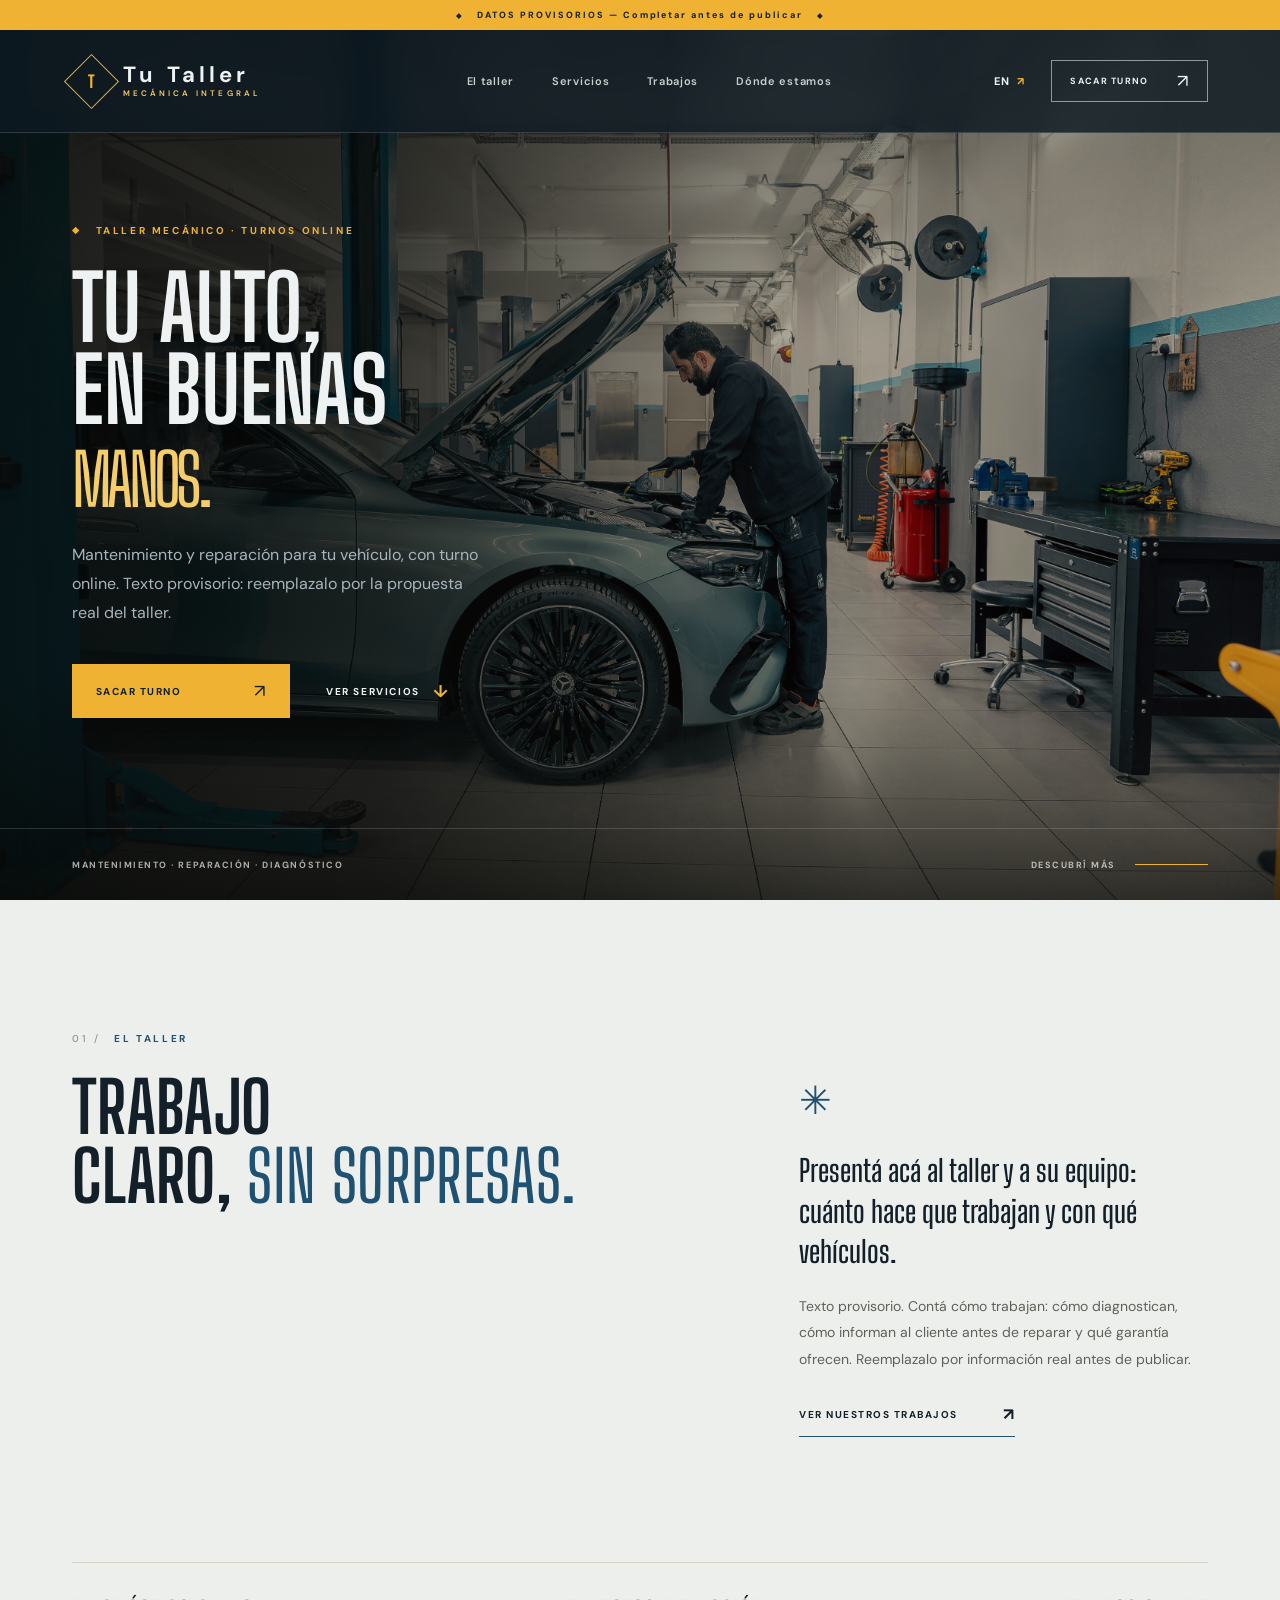
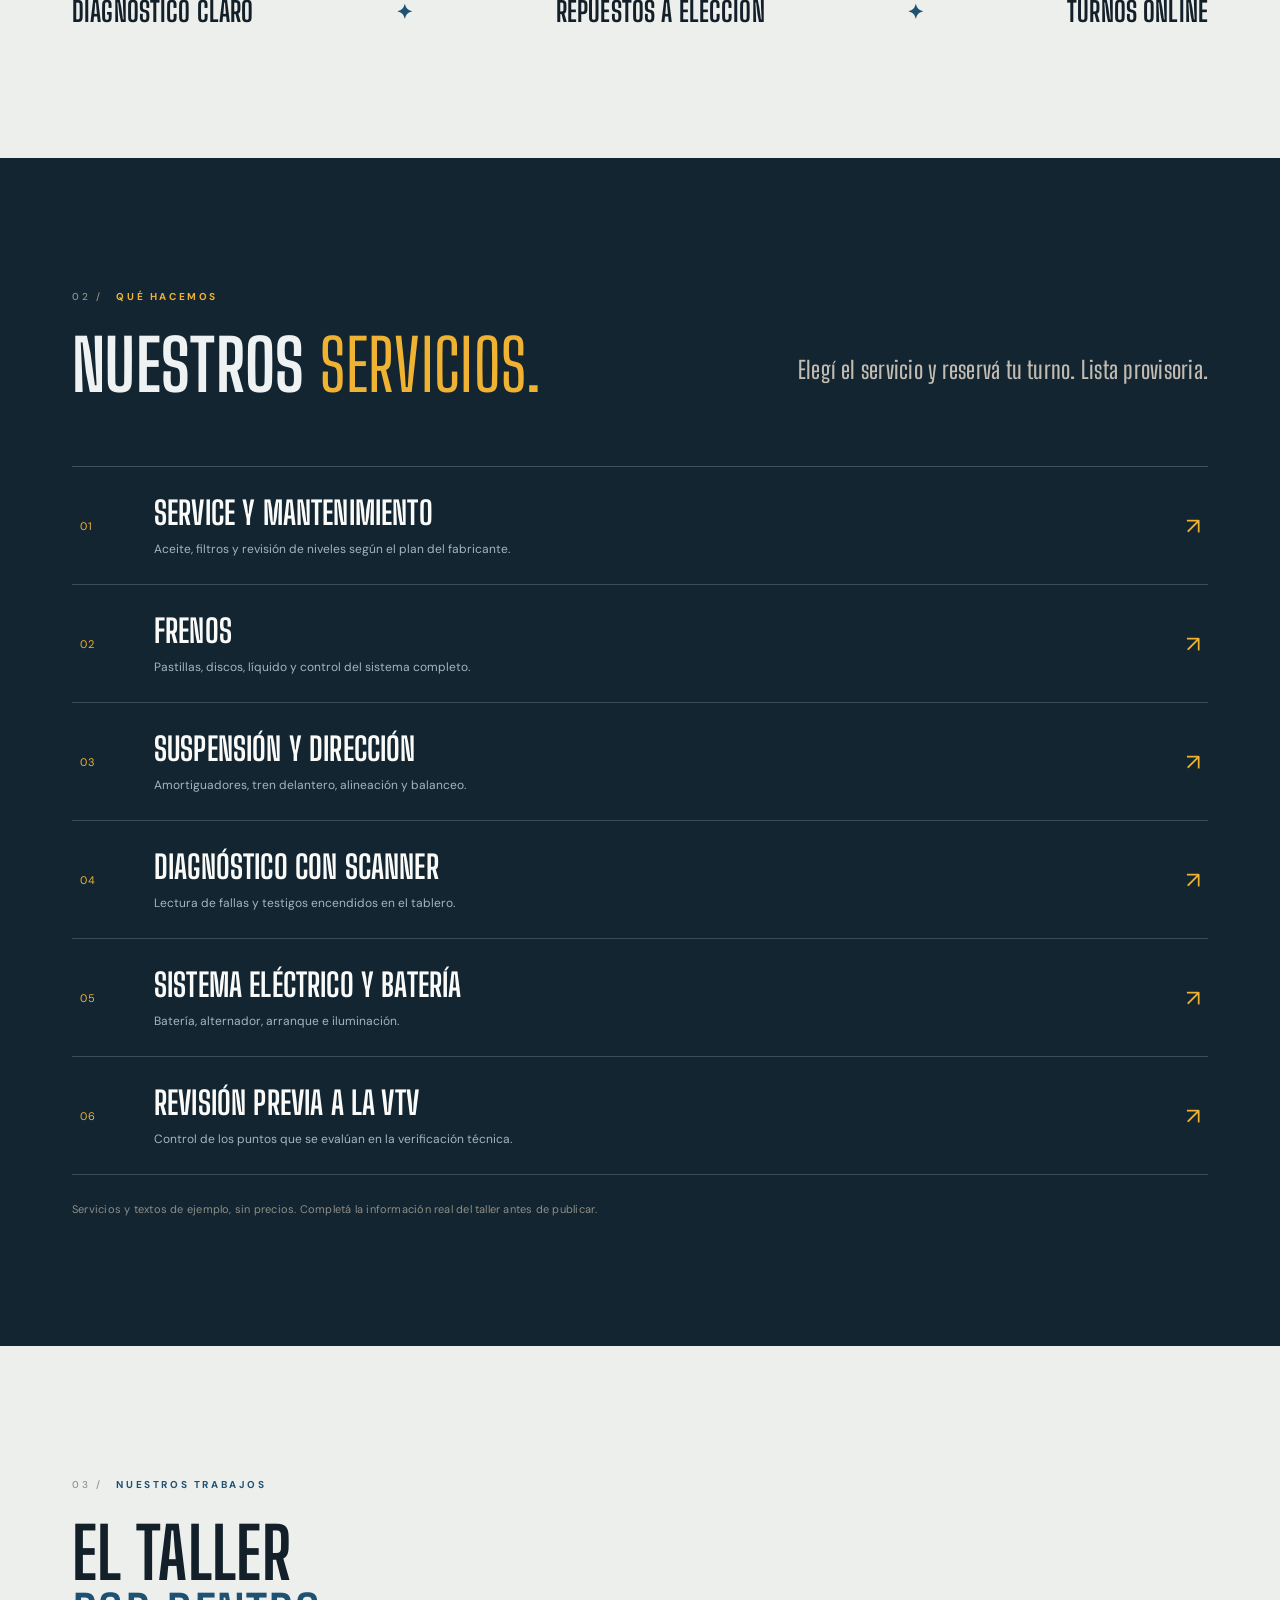
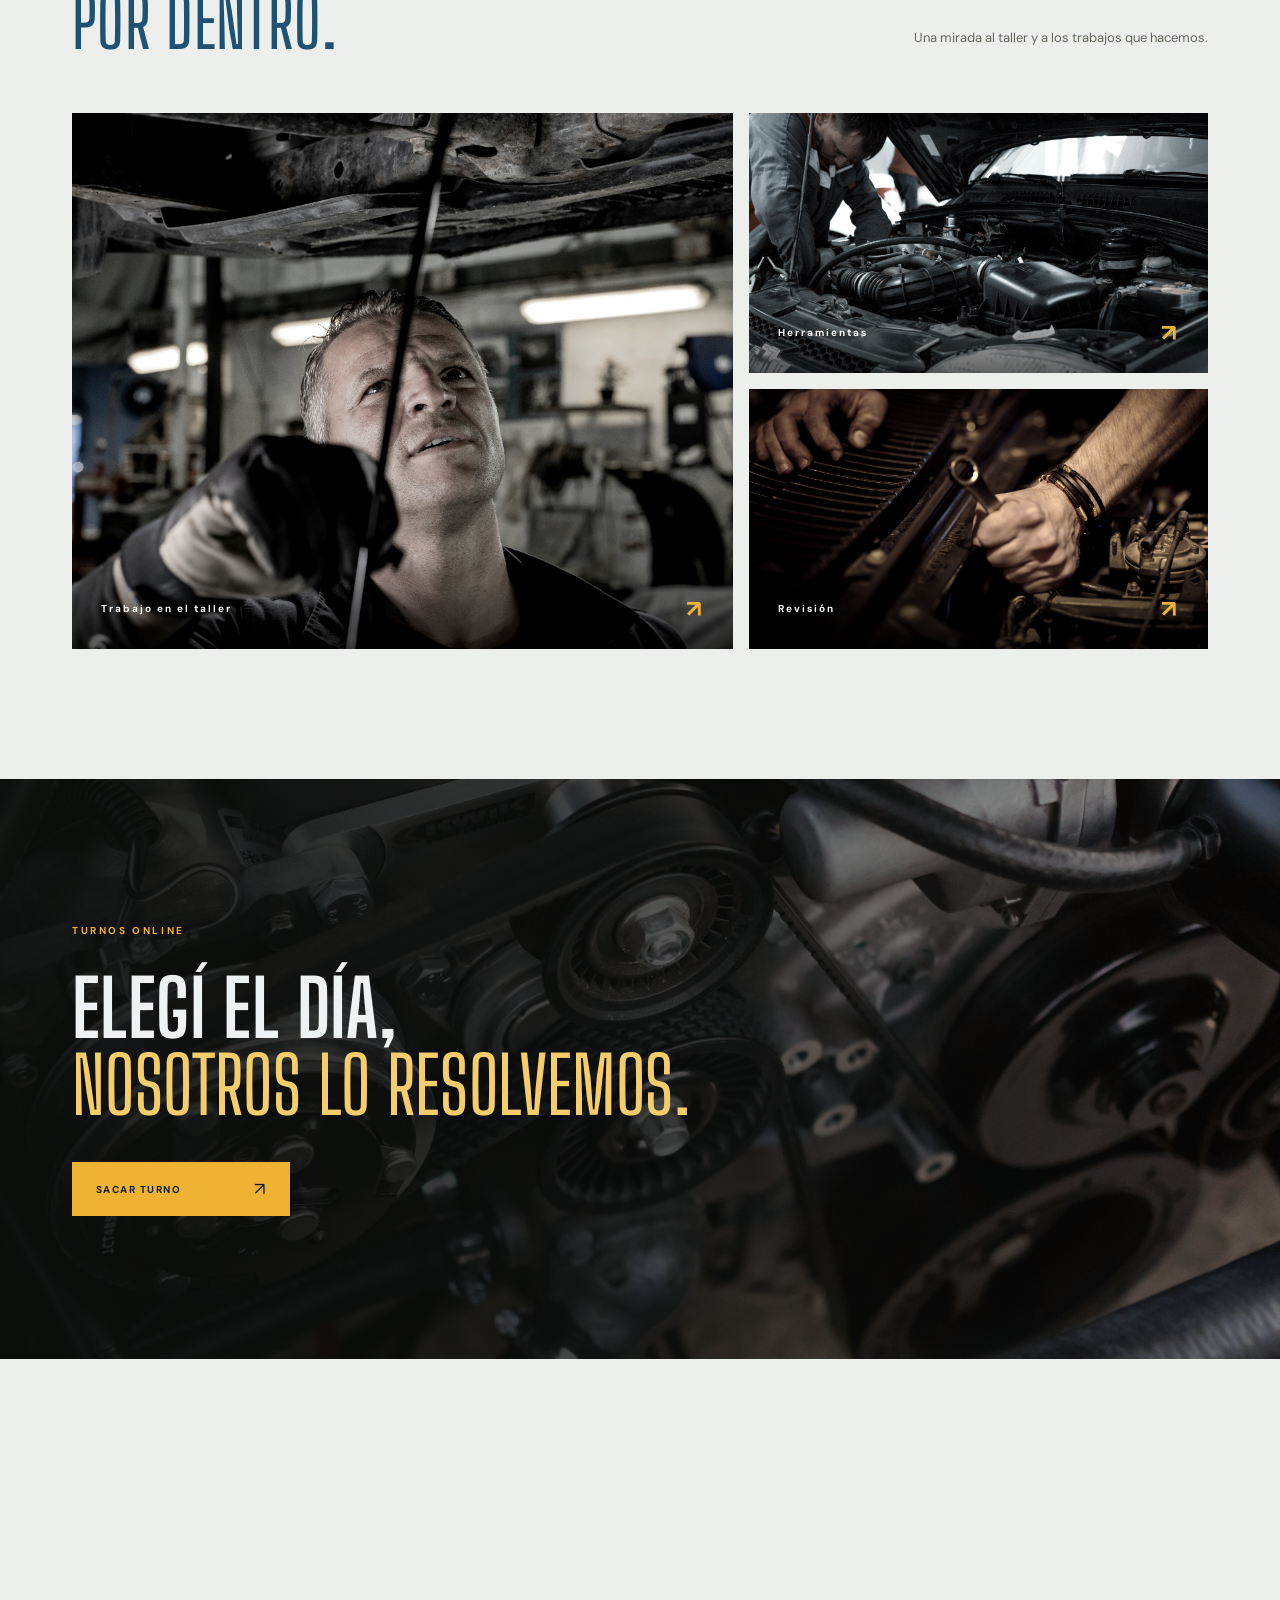
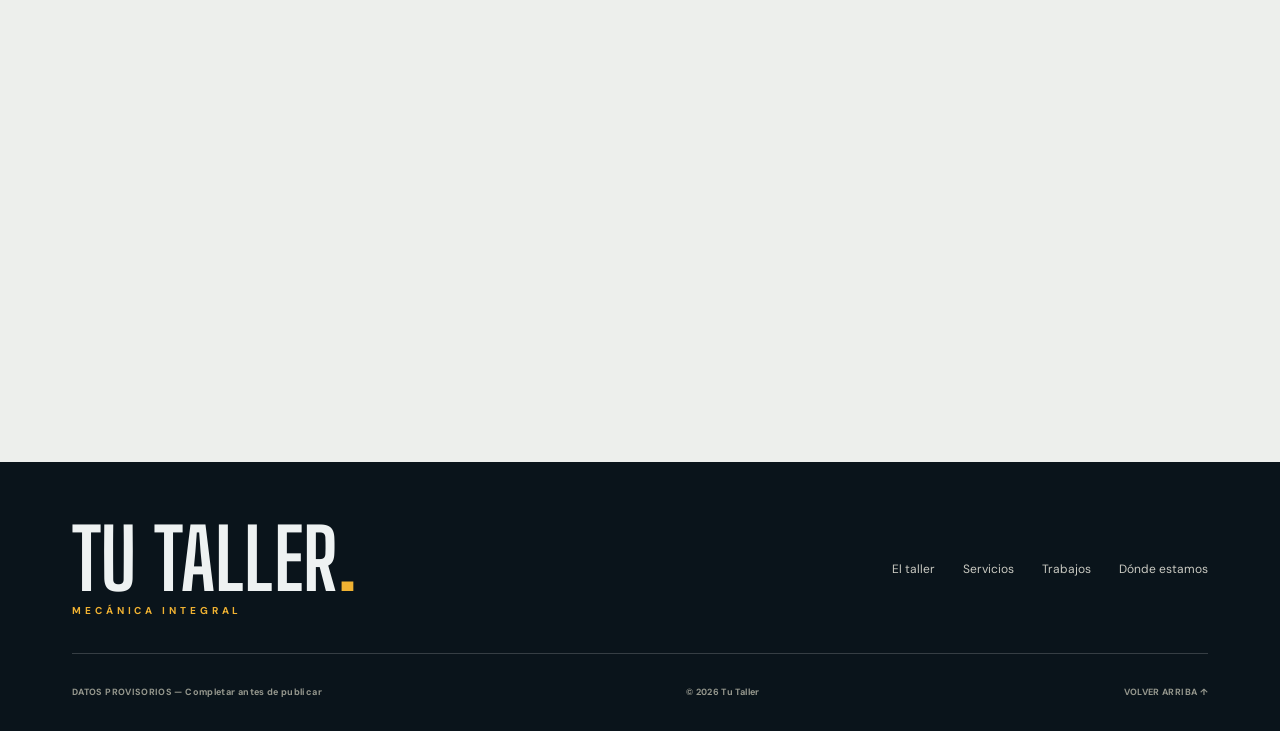
==== index.html @ e07b973f "Add files via upload" ====
<!doctype html>
<html lang="es">
<head>
  <meta charset="UTF-8" />
  <meta name="viewport" content="width=device-width, initial-scale=1" />
  <meta name="theme-color" content="#0e1a23" />
  <meta name="description" content="Taller mecánico: service, frenos, suspensión y diagnóstico. Sacá tu turno online. Texto provisorio: completar con la descripción real." id="meta-description" />
  <meta property="og:type" content="website" />
  <meta property="og:title" content="Tu Taller | Taller mecánico con turnos online" />
  <meta property="og:description" content="Taller mecánico: service, frenos, suspensión y diagnóstico. Sacá tu turno online. Texto provisorio: completar con la descripción real." />
  
  <title>Tu Taller | Taller mecánico con turnos online</title>
  <link rel="preconnect" href="https://fonts.googleapis.com" />
  <link rel="preconnect" href="https://fonts.gstatic.com" crossorigin />
  <link href="https://fonts.googleapis.com/css2?family=DM+Sans:wght@400;500;600;700&family=Big+Shoulders+Display:wght@600;700;800&display=swap" rel="stylesheet" />
  <link rel="stylesheet" href="styles.css" />
  <script src="config.js" defer></script>
  <script src="app.js" defer></script>
</head>
<body>
  <a class="skip-link" href="#main" data-i18n="skip"></a>
  <div class="demo-ribbon" id="demo-ribbon" hidden><span class="ribbon-diamond" aria-hidden="true">◆</span><span data-business-demo></span><span class="ribbon-diamond" aria-hidden="true">◆</span></div>

  <header class="site-header" id="top">
    <a class="brand" href="#top" id="brand-link" aria-label="Home">
      <span class="brand-icon" id="brand-icon" aria-hidden="true"><span data-business-initial></span></span>
      <span class="brand-type"><strong data-business-name></strong><small data-business-tagline></small></span>
    </a>
    <nav class="main-nav" id="main-nav" aria-label="Primary navigation">
      <a href="#story" data-i18n="navAbout"></a>
      <a href="#services" data-i18n="navServices"></a>
      <a href="#gallery" data-i18n="navGallery"></a>
      <a href="#visit" data-i18n="navVisit"></a>
    </nav>
    <div class="header-actions">
      <button class="lang-toggle" id="lang-toggle" type="button" aria-label="Cambiar idioma a español">ES <span aria-hidden="true">↗</span></button>
      <div id="header-booking-action"></div>
      <button class="menu-toggle" id="menu-toggle" type="button" aria-label="Open menu" aria-expanded="false" aria-controls="main-nav"><span></span><span></span></button>
    </div>
  </header>

  <main id="main">
    <section class="hero" data-header-theme="dark" aria-labelledby="hero-title">
      <div class="hero-image" id="hero-image" role="img" aria-label=""></div>
      <div class="hero-vignette"></div>
      <div class="hero-content container">
        <p class="eyebrow hero-eyebrow reveal"><span class="tiny-diamond" aria-hidden="true">◆</span><span data-i18n="heroEyebrow"></span></p>
        <h1 id="hero-title" class="reveal"><span data-i18n="heroLine1"></span><br/><span data-i18n="heroLine2"></span><br/><em data-i18n="heroLine3"></em></h1>
        <p class="hero-description reveal" data-i18n="heroDescription"></p>
        <div class="hero-actions reveal"><div id="hero-primary-action"></div><a class="text-link" href="#services"><span data-i18n="exploreServices"></span><span aria-hidden="true">↓</span></a></div>
      </div>
      <div class="hero-bottom"><span data-i18n="heroBottomLeft"></span><span class="scroll-hint"><span data-i18n="scrollToExplore"></span><span class="scroll-line" aria-hidden="true"></span></span><span id="established" hidden><span data-i18n="establishedLabel"></span> <span data-business-year></span></span></div>
    </section>

    <section class="intro section-pad" data-header-theme="light" id="story" aria-labelledby="intro-title">
      <div class="container intro-grid">
        <div class="intro-lead reveal"><p class="eyebrow dark-eyebrow"><span class="section-number">01 /</span><span data-i18n="introEyebrow"></span></p><h2 id="intro-title" class="display-title"><span data-i18n="introTitleFirst"></span><br/><span data-i18n="introTitleSecond"></span> <em data-i18n="introTitleEm"></em></h2></div>
        <div class="intro-copy reveal"><span class="ornament" aria-hidden="true">✳</span><p class="lead-copy" data-i18n="introLead"></p><p class="body-copy" data-i18n="introBody"></p><a href="#gallery" class="inline-arrow"><span data-i18n="discoverStyle"></span><span aria-hidden="true">↗</span></a></div>
      </div>
      <div class="values-line container" aria-label="Our values"><span data-i18n="value1"></span><span class="values-cross" aria-hidden="true">✦</span><span data-i18n="value2"></span><span class="values-cross" aria-hidden="true">✦</span><span data-i18n="value3"></span></div>
    </section>

    <section class="services section-pad" data-header-theme="dark" id="services" aria-labelledby="services-title">
      <div class="container">
        <div class="section-heading heading-split reveal"><div><p class="eyebrow"><span class="section-number">02 /</span><span data-i18n="servicesEyebrow"></span></p><h2 id="services-title" class="display-title light-title"><span data-i18n="servicesTitleFirst"></span> <em data-i18n="servicesTitleEm"></em></h2></div><p class="section-caption" data-i18n="servicesCaption"></p></div>
        <div class="service-list" id="service-list"></div>
        <p class="sample-note" id="sample-price-note" data-i18n="samplePrices"></p>
      </div>
    </section>

    <section class="lookbook section-pad" data-header-theme="light" id="gallery" aria-labelledby="gallery-title">
      <div class="container">
        <div class="section-heading gallery-heading reveal"><div><p class="eyebrow dark-eyebrow"><span class="section-number">03 /</span><span data-i18n="galleryEyebrow"></span></p><h2 id="gallery-title" class="display-title"><span data-i18n="galleryTitleFirst"></span><br/><em data-i18n="galleryTitleEm"></em></h2></div><p class="gallery-side-note" data-i18n="galleryNote"></p></div>
        <div class="gallery-grid" id="gallery-grid"></div>
      </div>
    </section>

    <section class="manifesto" data-header-theme="dark" aria-labelledby="manifesto-title">
      <div class="manifesto-image" id="manifesto-image"></div><div class="manifesto-shade"></div>
      <div class="manifesto-content container reveal"><p class="eyebrow"><span data-i18n="manifestoEyebrow"></span></p><h2 id="manifesto-title" class="manifesto-title"><span data-i18n="manifestoTitleFirst"></span><br/><em data-i18n="manifestoTitleEm"></em></h2><div id="manifesto-primary-action"></div></div>
    </section>

    <section class="visit section-pad" data-header-theme="light" id="visit" aria-labelledby="visit-title">
      <div class="container visit-grid">
        <div class="visit-left reveal"><p class="eyebrow dark-eyebrow"><span class="section-number">04 /</span><span data-i18n="visitEyebrow"></span></p><h2 id="visit-title" class="display-title"><span data-i18n="visitTitleFirst"></span><br/><em data-i18n="visitTitleEm"></em><br/><span data-i18n="visitTitleLast"></span></h2><p data-i18n="visitDescription"></p><div id="visit-primary-action"></div></div>
        <div class="visit-card reveal" id="visit-card">
          <div class="visit-card-header"><span data-business-monogram></span><span class="sparkle" aria-hidden="true">✳</span></div>
          <div class="visit-card-block" id="location-block"><span class="mini-label" data-i18n="locationLabel"></span><strong id="business-address"></strong><small id="business-address-note"></small></div>
          <div class="visit-card-block" id="hours-block"><span class="mini-label" data-i18n="hoursLabel"></span><div id="hours-list"></div><small class="card-disclaimer" id="hours-note"></small></div>
          <div class="visit-card-block contact-block" id="contact-block" hidden><span class="mini-label" data-i18n="contactLabel"></span><div id="contact-links"></div></div>
          <div class="visit-card-bottom"><span data-i18n="visitCardBottom"></span><span aria-hidden="true">↗</span></div>
        </div>
      </div>
    </section>

    <p class="booking-status container" id="booking-status" role="status" aria-live="polite" hidden></p>
  </main>

  <footer class="footer" data-header-theme="dark">
    <div class="container"><div class="footer-top"><div class="footer-brand"><span class="footer-logo"><span data-business-name></span><span class="footer-dot" aria-hidden="true">.</span></span><span data-business-tagline></span></div><div class="footer-right"><a href="#story" data-i18n="navAbout"></a><a href="#services" data-i18n="navServices"></a><a href="#gallery" data-i18n="navGallery"></a><a href="#visit" data-i18n="navVisit"></a></div></div><div class="footer-divider"></div><div class="footer-bottom"><span id="footer-demo-label" data-business-demo hidden></span><span>© <span data-copyright-year></span> <span data-business-name></span></span><a href="#top" data-i18n="backTop"></a></div></div>
  </footer>

  <!-- VYB-BOOKING-MODAL-START -->
  <div class="booking-modal" id="booking-modal" hidden role="dialog" aria-modal="true" aria-labelledby="booking-modal-title" aria-describedby="booking-modal-help" tabindex="-1">
    <section class="booking-modal-panel">
      <header class="booking-modal-header">
        <div><p class="eyebrow" data-i18n="bookingModalEyebrow"></p><h2 id="booking-modal-title" data-i18n="bookingModalTitle"></h2></div>
        <button type="button" class="booking-modal-close" id="booking-modal-close" aria-label="Close booking window">✕</button>
      </header>
      <p class="booking-modal-help" id="booking-modal-help" data-i18n="bookingModalHelp"></p>
      <iframe id="booking-frame" class="booking-frame" title="Setmore booking page" loading="lazy" allow="web-share" referrerpolicy="strict-origin-when-cross-origin"></iframe>
      <a class="booking-fallback" id="booking-fallback" target="_blank" rel="noopener noreferrer" hidden><span data-i18n="bookingOpenExternal"></span><span aria-hidden="true"> ↗</span></a>
    </section>
  </div>
  <!-- VYB-BOOKING-MODAL-END -->

  <div class="lightbox" id="image-lightbox" hidden role="dialog" aria-modal="true" aria-label="Gallery image"><button type="button" class="lightbox-close" id="lightbox-close" aria-label="Close image">✕</button><img id="lightbox-image" alt="Selected gallery image"/><p id="lightbox-caption"></p></div>
</body>
</html>
---- styles.css ----
:root{--ink:#171916;--ink-2:#222420;--black:#11120f;--gold:#c9ad7a;--gold-light:#e2c895;--paper:#f0ede6;--paper-soft:#e5e0d5;--muted:#a49c8d;--white:#fcf9f3;--button:#c9ad7a;--button-text:#191a16;--services-bg:#191b18;--hero-bg:#131512;--manifesto-bg:#161714;--footer-bg:#111310;--text-on-dark:#f2eee4;--text-muted-on-dark:#a8a8a0;--text-muted-on-light:#66665d;--card-bg:#e6dfd2;--card-border:#d3c9b7;--line:rgba(255,255,255,.16);--sans:'DM Sans',Arial,sans-serif;--display:'Playfair Display',Georgia,serif}
*,*::before,*::after{box-sizing:border-box}
html{scroll-behavior:smooth;scroll-padding-top:118px}
body{margin:0;color:var(--ink);font-family:var(--sans);background:var(--black);-webkit-font-smoothing:antialiased}
body.modal-open{overflow:hidden}
button,input,select{font:inherit}button{cursor:pointer}a{text-decoration:none;color:inherit}img{display:block;max-width:100%}
button:focus-visible,a:focus-visible,input:focus-visible,select:focus-visible{outline:2px solid var(--gold);outline-offset:4px}
.container{max-width:1440px;width:calc(100% - 144px);margin:0 auto}
.skip-link{position:fixed;z-index:1000;top:-100px;left:16px;padding:12px;background:var(--white);color:var(--black)}.skip-link:focus{top:8px}
.demo-ribbon{position:relative;z-index:20;display:flex;align-items:center;justify-content:center;gap:14px;height:30px;background:var(--gold);color:var(--ink);font-size:9px;font-weight:700;letter-spacing:.22em;text-align:center}.ribbon-diamond{font-size:7px}
.site-header{position:sticky;z-index:30;top:0;left:0;right:0;height:103px;margin-bottom:-103px;padding:0 max(72px,calc((100vw - 1296px)/2));display:flex;align-items:center;justify-content:space-between;gap:30px;border-bottom:1px solid rgba(255,255,255,.15);color:var(--text-on-dark);background:color-mix(in srgb,var(--black) 82%,transparent);backdrop-filter:blur(12px);-webkit-backdrop-filter:blur(12px);transition:background .2s,color .2s,border-color .2s}
.brand{display:inline-flex;align-items:center;gap:12px;min-width:232px}.brand-icon{width:39px;height:39px;color:var(--gold)}.brand-icon svg{width:100%;height:100%}.brand-type{display:flex;flex-direction:column;gap:2px}.brand-type strong{font-size:22px;font-weight:700;letter-spacing:.19em;line-height:1}.brand-type small{font-size:8px;letter-spacing:.38em;font-weight:600;color:var(--gold-light)}
.main-nav{display:flex;justify-content:center;gap:38px;align-items:center}.main-nav a{font-size:11px;font-weight:600;letter-spacing:.065em;white-space:nowrap;opacity:.83;transition:opacity .2s,color .2s}.main-nav a:hover{opacity:1;color:var(--gold)}.site-header.header-light{color:var(--ink);background:color-mix(in srgb,var(--paper) 96%,transparent);border-color:color-mix(in srgb,var(--ink) 14%,transparent)}.site-header.header-light .brand-type small{color:#8e7858}.site-header.header-light .main-nav a{color:var(--ink)}.site-header.header-light .lang-toggle{color:var(--ink)}.site-header.header-light .button-outline{color:var(--ink);border-color:color-mix(in srgb,var(--ink) 42%,transparent)}.site-header.header-light .menu-toggle span{background:var(--ink)}.site-header.header-light .main-nav{background:color-mix(in srgb,var(--paper) 98%,transparent);border-color:color-mix(in srgb,var(--ink) 16%,transparent)}
.header-actions{display:flex;align-items:center;gap:26px}.lang-toggle{background:none;color:var(--text-on-dark);border:0;font-size:11px;font-weight:700;letter-spacing:.1em;display:flex;gap:7px;align-items:center;padding:12px 0}.lang-toggle span{color:var(--gold)}
.button{min-height:54px;display:inline-flex;align-items:center;justify-content:space-between;gap:28px;padding:0 23px;border:1px solid transparent;font-size:10px;font-weight:700;letter-spacing:.145em;text-transform:uppercase;transition:background .25s,color .25s,border-color .25s,transform .25s;white-space:nowrap}.button:hover{transform:translateY(-2px)}.button-arrow{font-size:18px;font-weight:400;line-height:1}.button-outline{color:var(--text-on-dark);background:transparent;border-color:color-mix(in srgb,var(--text-on-dark) 55%,transparent);min-height:42px;padding:0 18px;font-size:9px}.button-outline:hover{background:var(--gold);border-color:var(--gold);color:#121410}.button-gold{color:var(--button-text);background:var(--button);border-color:var(--button);min-width:218px}.button-gold:hover{background:color-mix(in srgb,var(--button) 80%,var(--white));border-color:color-mix(in srgb,var(--button) 80%,var(--white))}.button-dark{color:var(--text-on-dark);background:var(--ink);border-color:var(--ink);min-width:220px}.button-dark:hover{background:var(--ink-2)}
.menu-toggle{display:none;border:0;background:none;width:36px;height:36px;padding:7px;align-items:center;justify-content:center;flex-direction:column;gap:6px}.menu-toggle span{width:22px;height:1.5px;background:var(--text-on-dark);display:block;transition:transform .25s}
.hero{position:relative;min-height:805px;height:calc(100svh - 30px);max-height:1080px;color:var(--text-on-dark);background:var(--hero-bg);isolation:isolate;overflow:hidden}
.hero-image,.hero-vignette{position:absolute;inset:0}.hero-image{z-index:-3;background-image:none;background-position:center 40%;background-size:cover;transform:scale(1.02)}.hero-vignette{z-index:-2;background:linear-gradient(90deg,rgba(7,9,8,.91) 0%,rgba(7,9,8,.76) 30%,rgba(7,9,8,.33) 62%,rgba(7,9,8,.22) 100%),linear-gradient(0deg,rgba(9,10,8,.72) 0%,transparent 25%,transparent 64%,rgba(9,10,8,.38) 100%)}
.hero-content{height:100%;display:flex;flex-direction:column;align-items:flex-start;justify-content:center;padding-top:80px;padding-bottom:70px}.eyebrow{display:flex;align-items:center;gap:14px;margin:0;font-size:10px;font-weight:700;letter-spacing:.26em;line-height:1.7;text-transform:uppercase;color:var(--gold)}.tiny-diamond{font-size:9px}.hero h1{font-size:clamp(66px,7vw,119px);font-weight:600;line-height:1.01;letter-spacing:-.065em;margin:28px 0 27px;font-family:var(--display);max-width:950px;text-shadow:0 6px 20px rgba(0,0,0,.08)}.hero h1 em{font-size:.8em;font-weight:500;letter-spacing:-.065em;color:var(--gold-light)}.hero-description{font-size:16px;line-height:1.8;color:var(--text-muted-on-dark);max-width:420px;margin:0}.hero-actions{display:flex;align-items:center;gap:36px;margin-top:37px}.text-link{display:inline-flex;align-items:center;gap:13px;font-size:10px;font-weight:700;letter-spacing:.16em}.text-link span:last-child{color:var(--gold);font-size:17px;transition:transform .25s}.text-link:hover span:last-child{transform:translateY(4px)}
.hero-bottom{position:absolute;bottom:0;left:0;width:100%;height:72px;display:flex;align-items:center;justify-content:space-between;padding:0 max(72px,calc((100vw - 1296px)/2));border-top:1px solid rgba(255,255,255,.15);color:rgba(255,255,255,.65);font-size:9px;letter-spacing:.17em;font-weight:700}.scroll-hint{display:flex;align-items:center;gap:19px}.scroll-line{height:1px;background:var(--gold);width:73px}.vertical-hero-note{position:absolute;right:34px;top:48%;transform:rotate(90deg) translateX(50%);transform-origin:100% 50%;font-size:10px;letter-spacing:.27em;color:rgba(255,255,255,.55)}
.section-pad{padding:130px 0}.intro{background:var(--paper);overflow:hidden}.intro-grid{display:grid;grid-template-columns:1.2fr .8fr;gap:10%;align-items:start}.dark-eyebrow{color:#7c6543}.section-number{color:#969185;font-weight:500}.display-title{font-family:var(--display);font-size:clamp(56px,5.5vw,94px);letter-spacing:-.065em;line-height:1.08;font-weight:600;margin:26px 0 0}.display-title em{font-weight:500;color:#89714e}.intro-copy{padding-top:45px}.ornament{display:block;color:#a08052;font-size:39px;margin-bottom:24px}.lead-copy{font-family:var(--display);font-size:clamp(24px,2.35vw,36px);font-weight:500;line-height:1.48;letter-spacing:-.025em;margin:0 0 21px}.body-copy{max-width:440px;font-size:14px;line-height:1.9;color:#5f6159;margin:0 0 29px}.inline-arrow{display:inline-flex;gap:45px;align-items:center;font-size:10px;font-weight:700;letter-spacing:.15em;padding-bottom:11px;border-bottom:1px solid #a8926f}.inline-arrow span:last-child{font-size:17px}.values-line{margin-top:125px;padding-top:32px;border-top:1px solid #d7d1c6;display:flex;justify-content:space-between;align-items:center;font-family:var(--display);font-size:clamp(16px,2.15vw,29px);letter-spacing:-.035em}.values-cross{color:#a58451;font-size:20px}
.services{color:var(--white);background:var(--services-bg)}.heading-split{display:flex;justify-content:space-between;align-items:end;gap:35px;margin-bottom:66px}.light-title{color:var(--text-on-dark)}.light-title em{color:var(--gold)}.section-caption{font-family:var(--display);font-size:21px;font-style:italic;line-height:1.65;color:#c1bbb0;margin:0 0 10px}.service-list{border-top:1px solid rgba(255,255,255,.2)}.service-row{position:relative;width:100%;display:grid;grid-template-columns:56px minmax(0,1fr) 110px 95px 32px;align-items:center;gap:18px;text-align:left;padding:27px 8px;border:0;border-bottom:1px solid rgba(255,255,255,.18);background:transparent;color:var(--white);transition:background .25s,padding .25s}.service-row:hover{background:rgba(201,173,122,.075);padding-left:18px;padding-right:18px}.service-index{color:var(--gold);font-size:11px;letter-spacing:.1em}.service-copy{display:flex;flex-direction:column;gap:9px}.service-copy strong{font-family:var(--display);font-size:clamp(24px,2.5vw,39px);font-weight:500;letter-spacing:-.03em}.service-copy small{font-size:12px;color:var(--text-muted-on-dark)}.service-duration{font-size:10px;color:#9e9e96;letter-spacing:.12em}.service-price{font-family:var(--display);font-size:30px;color:var(--gold-light);text-align:right}.service-icon{font-size:23px;color:var(--gold);text-align:right}.sample-note{font-size:11px;color:#8f8e86;margin:27px 0 0;letter-spacing:.02em}
.lookbook{background:var(--paper)}.gallery-heading{display:flex;justify-content:space-between;align-items:end;gap:30px;margin-bottom:56px}.gallery-side-note{font-size:13px;line-height:1.8;color:#66665d;margin:0 0 8px}.gallery-grid{display:grid;grid-template-columns:1.18fr .82fr;grid-template-rows:260px 260px;gap:16px}.gallery-item{position:relative;overflow:hidden;border:0;padding:0;text-align:left;background:#282a25}.gallery-item img{width:100%;height:100%;object-fit:cover;filter:grayscale(.22) saturate(.7) contrast(1.06);transition:transform .65s,filter .4s}.gallery-item:hover img{transform:scale(1.055);filter:grayscale(0) saturate(.9) contrast(1.05)}.gallery-large{grid-row:1/3;grid-column:1}.gallery-small{grid-column:2;grid-row:1}.second-small{grid-row:2}.gallery-overlay{display:flex;justify-content:space-between;align-items:center;gap:20px;position:absolute;bottom:0;left:0;right:0;padding:39px 29px 25px;color:#fff;background:linear-gradient(transparent,rgba(0,0,0,.62));font-size:10px;font-weight:700;letter-spacing:.2em}.gallery-overlay span:last-child{font-size:24px;color:var(--gold)}
.manifesto{position:relative;isolation:isolate;background:var(--manifesto-bg);color:var(--text-on-dark);min-height:580px;display:flex;align-items:center;overflow:hidden}.manifesto-image,.manifesto-shade{position:absolute;inset:0}.manifesto-image{z-index:-3;background:var(--manifesto-bg) center center/cover}.manifesto-shade{z-index:-2;background:linear-gradient(90deg,rgba(12,14,12,.93) 2%,rgba(12,14,12,.78) 42%,rgba(12,14,12,.33) 100%)}.manifesto-content{padding-top:90px;padding-bottom:90px}.manifesto-title{font-family:var(--display);font-size:clamp(54px,6.1vw,102px);line-height:1.1;font-weight:600;letter-spacing:-.06em;margin:31px 0 39px}.manifesto-title em{color:var(--gold-light);font-weight:500}
.visit{background:var(--paper);padding-top:145px;padding-bottom:145px}.visit-grid{display:grid;grid-template-columns:1fr .77fr;gap:12%;align-items:center}.visit-left .display-title{margin-top:27px}.visit-left>p:not(.eyebrow){margin:24px 0 32px;color:#6a6a61;max-width:390px;line-height:1.85;font-size:14px}.visit-card{background:var(--card-bg);border:1px solid var(--card-border);padding:39px 45px}.visit-card-header{display:flex;align-items:center;justify-content:space-between;padding-bottom:35px;border-bottom:1px solid #c8bfad;color:#4e4c42;font-family:var(--display);font-size:36px}.sparkle{font-size:35px;color:#af8c5e}.visit-card-block{padding:29px 0;border-bottom:1px solid #c8bfad}.mini-label{display:block;color:#8e7858;font-weight:700;font-size:10px;letter-spacing:.22em;margin-bottom:16px}.visit-card-block strong{display:block;font-size:22px;font-family:var(--display);font-weight:500;letter-spacing:-.02em}.visit-card-block small{display:block;color:#737064;margin-top:9px;font-size:12px}.hours-row{display:flex;align-items:center;justify-content:space-between;gap:15px;font-size:12px;padding:7px 0;font-weight:600}.hours-row span:first-child{letter-spacing:.08em;color:#5e5c51}.card-disclaimer{margin-top:15px!important;font-style:italic}.visit-card-bottom{display:flex;justify-content:space-between;align-items:center;color:#6f604b;font-size:10px;font-weight:700;letter-spacing:.15em;margin-top:30px}.visit-card-bottom span:last-child{font-size:23px}
.footer{background:var(--footer-bg);color:var(--text-on-dark);padding-top:60px}.footer-top{display:flex;justify-content:space-between;align-items:center;gap:30px;padding-bottom:36px}.footer-brand{display:flex;flex-direction:column;gap:7px}.footer-logo{font-family:var(--display);font-weight:600;letter-spacing:-.06em;font-size:clamp(54px,6.5vw,94px);line-height:.9}.footer-dot{color:var(--gold)}.footer-brand>span:last-child{color:var(--gold);font-size:10px;letter-spacing:.39em;font-weight:700}.footer-right{display:grid;grid-template-columns:repeat(4,max-content);gap:12px 28px;padding-bottom:0}.footer-right a{font-size:12px;color:#cacac2}.footer-right a:hover{color:var(--gold)}.footer-divider{height:1px;background:#373934}.footer-bottom{display:flex;justify-content:space-between;align-items:center;gap:20px;min-height:77px;color:#96988e;font-size:9px;font-weight:700;letter-spacing:.12em}.footer-bottom a:hover{color:var(--gold)}
.lightbox{position:fixed;inset:0;z-index:130;display:flex;align-items:center;justify-content:center;flex-direction:column;padding:20px;background:rgba(8,9,8,.82);backdrop-filter:blur(8px)}[hidden]{display:none!important}.lightbox-close{position:absolute;right:30px;top:20px;color:var(--text-on-dark);font-size:24px;background:transparent;border:0;padding:8px}.lightbox img{max-width:min(90vw,1120px);max-height:79vh;object-fit:contain}.lightbox p{color:var(--gold);text-transform:uppercase;letter-spacing:.22em;font-size:11px;margin-top:18px}
.reveal{opacity:0;transform:translateY(26px);transition:opacity .8s ease,transform .8s cubic-bezier(.2,.7,.2,1)}.reveal.is-visible{opacity:1;transform:translateY(0)}
@media(max-width:1200px){.container{width:calc(100% - 96px)}.site-header,.hero-bottom{padding-left:48px;padding-right:48px}.site-header{gap:20px}.brand{min-width:185px}.brand-type strong{font-size:19px}.main-nav{gap:22px}.header-actions{gap:15px}.header-book{padding:0 12px}.intro-grid{gap:6%}.visit-grid{gap:8%}}
@media(max-width:960px){.site-header{height:88px;margin-bottom:-88px}.main-nav{position:absolute;top:87px;left:0;right:0;display:none;flex-direction:column;align-items:stretch;gap:0;background:var(--black);padding:15px 48px 25px;border-bottom:1px solid rgba(255,255,255,.2)}.main-nav.is-open{display:flex}.main-nav a{font-size:12px;padding:14px 0}.menu-toggle{display:flex}.hero h1{font-size:clamp(66px,9vw,96px)}.intro-grid{grid-template-columns:1fr;gap:35px}.intro-copy{padding-top:0;max-width:620px}.values-line{margin-top:80px}.visit-grid{grid-template-columns:1fr 1fr;gap:5%}.footer-logo{font-size:80px}.footer-top{align-items:start;flex-direction:column}.footer-right{grid-template-columns:repeat(4,max-content)}}
@media(max-width:700px){.container{width:calc(100% - 42px)}.demo-ribbon{font-size:8px;letter-spacing:.1em;padding:0 6px}.site-header,.hero-bottom{padding-left:21px;padding-right:21px}.site-header{height:76px;margin-bottom:-76px}.brand{min-width:auto;gap:7px}.brand-icon{width:30px;height:30px}.brand-type strong{font-size:16px}.brand-type small{font-size:6px}.main-nav{top:75px;padding:15px 25px 25px}.header-book{display:none}.header-actions{gap:16px}.lang-toggle{font-size:10px}.hero{min-height:720px;height:calc(100svh - 30px);max-height:900px}.hero-image{background-position:60% center}.hero-vignette{background:linear-gradient(90deg,rgba(7,9,8,.88),rgba(7,9,8,.52)),linear-gradient(0deg,rgba(9,10,8,.66),transparent 35%,rgba(9,10,8,.18))}.hero-content{padding-top:85px;padding-bottom:40px}.hero h1{font-size:clamp(55px,12vw,80px);margin:22px 0}.hero h1 em{font-size:.88em}.hero-eyebrow{font-size:9px;letter-spacing:.14em}.hero-description{font-size:14px;max-width:310px}.hero-actions{gap:17px;align-items:flex-start;flex-direction:column;margin-top:29px}.button{min-height:50px}.button-gold{min-width:240px}.hero-bottom{height:54px;font-size:8px}.hero-bottom>span:nth-child(1),.hero-bottom>span:nth-child(3){display:none}.scroll-hint{width:100%;justify-content:space-between}.vertical-hero-note{display:none}.section-pad{padding:82px 0}.display-title{font-size:clamp(50px,10.5vw,68px)}.eyebrow{font-size:9px;letter-spacing:.18em}.intro-copy{margin-top:8px}.ornament{margin-bottom:12px}.lead-copy{font-size:25px}.values-line{margin-top:65px;gap:12px;flex-wrap:wrap;justify-content:center;text-align:center;font-size:16px}.values-cross{font-size:12px}.heading-split{flex-direction:column;align-items:flex-start;margin-bottom:35px;gap:16px}.section-caption{font-size:17px}.service-row{grid-template-columns:25px 1fr 59px 18px;gap:9px;padding:24px 0}.service-copy strong{font-size:23px}.service-copy small{font-size:11px;max-width:190px}.service-duration{display:none}.service-price{font-size:23px}.service-icon{font-size:17px}.gallery-heading{align-items:flex-start;flex-direction:column;gap:18px;margin-bottom:35px}.gallery-grid{grid-template-columns:1fr 1fr;grid-template-rows:280px 170px;gap:10px}.gallery-large{grid-row:1;grid-column:1/3}.gallery-small{grid-row:2;grid-column:1}.second-small{grid-row:2;grid-column:2}.gallery-overlay{padding:25px 12px 14px;font-size:8px;letter-spacing:.1em}.manifesto{min-height:510px}.manifesto-title{font-size:clamp(49px,11vw,75px)}.visit-grid{grid-template-columns:1fr;gap:40px}.visit{padding-top:86px;padding-bottom:86px}.visit-card{padding:27px 28px}.footer{padding-top:66px}.footer-top{gap:35px}.footer-logo{font-size:clamp(65px,16vw,95px)}.footer-right{grid-template-columns:repeat(2,max-content);gap:15px 42px}.footer-bottom{align-items:flex-start;flex-direction:column;justify-content:center;gap:11px;padding:25px 0}.dialog-panel{padding:33px 24px}.dialog-panel h2{font-size:39px}.lightbox{padding:15px}}
@media(prefers-reduced-motion:reduce){html{scroll-behavior:auto}.reveal{opacity:1;transform:none;transition:none}.button,.gallery-item img,.text-link span:last-child,.service-row{transition:none}}

.booking-status{margin:0 auto 28px;padding:16px 20px;border:1px solid var(--gold);color:var(--text-on-dark);background:var(--services-bg);font-size:14px;line-height:1.6}.booking-status[hidden]{display:none}

/* Setmore booking window: styles stay outside the cross-origin iframe. */
.booking-modal{position:fixed;inset:0;z-index:140;display:flex;align-items:center;justify-content:center;padding:clamp(12px,3vw,34px);background:rgba(8,9,8,.82);backdrop-filter:blur(8px)}
.booking-modal-panel{width:min(100%,980px);max-height:min(92vh,920px);max-height:min(92svh,920px);overflow:auto;background:var(--paper);color:var(--ink);border:1px solid var(--card-border);box-shadow:0 24px 80px rgba(0,0,0,.34);padding:clamp(22px,3vw,36px)}
.booking-modal-header{display:flex;align-items:flex-start;justify-content:space-between;gap:24px;padding-bottom:18px;border-bottom:1px solid var(--card-border)}
.booking-modal-header .eyebrow{margin:0 0 10px}.booking-modal-header h2{font-family:var(--display);font-size:clamp(32px,5vw,52px);font-weight:500;line-height:1.05;margin:0;color:var(--ink)}
.booking-modal-close{flex:0 0 auto;width:44px;height:44px;border:1px solid var(--card-border);background:transparent;color:var(--ink);font-size:20px;cursor:pointer;transition:background .2s,color .2s,border-color .2s}
.booking-modal-close:hover,.booking-modal-close:focus-visible{background:var(--ink);border-color:var(--ink);color:var(--text-on-dark)}
.booking-modal-help{margin:16px 0;color:var(--text-muted-on-light);font-size:13px;line-height:1.6}
.booking-frame{display:block;width:100%;height:min(68vh,690px);height:min(68svh,690px);min-height:430px;border:1px solid var(--card-border);background:var(--white)}
.booking-fallback{display:inline-flex;align-items:center;gap:5px;margin-top:14px;color:var(--ink);font-size:12px;font-weight:700;text-decoration:underline;text-underline-offset:4px}
.booking-fallback:hover{color:var(--gold)}
body.modal-open{overflow:hidden}
@media(max-width:700px){.booking-modal{padding:0;align-items:stretch}.booking-modal-panel{width:100%;max-height:100vh;max-height:100svh;border:0;padding:20px 18px calc(20px + env(safe-area-inset-bottom))}.booking-modal-header h2{font-size:34px}.booking-frame{height:calc(100vh - 220px);height:calc(100svh - 220px);min-height:360px}}
@media(prefers-reduced-motion:reduce){.booking-modal-close{transition:none}}


.footer .footer-divider{background:rgba(255,255,255,.18)}.footer .footer-bottom{font-size:9px;letter-spacing:.04em}

.brand-icon{display:grid;place-items:center;border:1px solid var(--gold);transform:rotate(45deg)}.brand-icon [data-business-initial]{transform:rotate(-45deg);font-family:var(--display);font-size:17px;color:var(--gold);font-weight:600}.brand-icon img{width:100%;height:100%;object-fit:contain;transform:rotate(-45deg)}
.service-row-static{grid-template-columns:56px minmax(0,1fr) 110px 95px;cursor:default}
.service-row-static:hover{background:transparent;padding-left:8px;padding-right:8px}
.booking-status{margin:0 auto 28px;padding:16px 20px;border:1px solid var(--gold);color:var(--text-on-dark);background:var(--services-bg);font-size:14px;line-height:1.6}
.booking-status[hidden]{display:none}
.contact-links{display:flex;flex-direction:column;gap:12px}
.contact-links a{width:max-content;max-width:100%;color:var(--text-muted-on-light);font-size:12px;line-height:1.5;overflow-wrap:anywhere}
.contact-links a:hover{color:#8e7858}
@media(max-width:680px){.service-row-static{grid-template-columns:25px 1fr 59px;gap:9px;padding:24px 0}.service-row-static:hover{padding-left:0;padding-right:0}}


/* Variable content layouts */
.service-list[data-show-price="false"] .service-price{display:none}.service-list[data-show-duration="false"] .service-duration{display:none}
.service-list[data-show-price="true"][data-show-duration="true"] .service-row{grid-template-columns:56px minmax(0,1fr) 110px 95px 32px}.service-list[data-show-price="false"][data-show-duration="true"] .service-row{grid-template-columns:56px minmax(0,1fr) 110px 32px}.service-list[data-show-price="true"][data-show-duration="false"] .service-row{grid-template-columns:56px minmax(0,1fr) 95px 32px}.service-list[data-show-price="false"][data-show-duration="false"] .service-row{grid-template-columns:56px minmax(0,1fr) 32px}
.service-list[data-show-price="true"][data-show-duration="true"] .service-row-static{grid-template-columns:56px minmax(0,1fr) 110px 95px}.service-list[data-show-price="false"][data-show-duration="true"] .service-row-static{grid-template-columns:56px minmax(0,1fr) 110px}.service-list[data-show-price="true"][data-show-duration="false"] .service-row-static{grid-template-columns:56px minmax(0,1fr) 95px}.service-list[data-show-price="false"][data-show-duration="false"] .service-row-static{grid-template-columns:56px minmax(0,1fr)}
.gallery-grid.gallery-flex{grid-template-columns:repeat(auto-fit,minmax(min(100%,260px),1fr));grid-template-rows:none;grid-auto-rows:260px}.gallery-grid.gallery-flex .gallery-item{grid-column:auto;grid-row:auto}
@media(max-width:700px){.service-list .service-row{grid-template-columns:25px minmax(0,1fr) 59px 18px}.service-list[data-show-price="false"] .service-row{grid-template-columns:25px minmax(0,1fr) 18px}.service-list .service-row-static{grid-template-columns:25px minmax(0,1fr) 59px}.service-list[data-show-price="false"] .service-row-static{grid-template-columns:25px minmax(0,1fr)}.gallery-grid.gallery-flex{grid-template-columns:repeat(2,minmax(0,1fr));grid-auto-rows:180px}}


/* ===== Identidad Taller: azul petróleo + ámbar de varilla, tipografía de cartelería industrial ===== */
:root{--display:'Big Shoulders Display','Arial Narrow',Arial,sans-serif;--accent-light-bg:#1f5272}
.hero h1,.display-title,.manifesto-title,.footer-logo,.service-copy strong,.values-line,.visit-card-header,.booking-modal-header h2,.visit-card-block strong{text-transform:uppercase;letter-spacing:.005em;font-weight:700}
.hero h1{line-height:.92;letter-spacing:0}.hero h1 em,.display-title em,.manifesto-title em,.section-caption{font-style:normal}
.display-title,.manifesto-title{line-height:.98}.lead-copy{font-weight:600;letter-spacing:0;line-height:1.35}.section-caption{font-size:24px;font-weight:600;letter-spacing:.01em}.service-price{letter-spacing:.02em}.brand-icon [data-business-initial]{font-weight:800}
.visit-card-block strong{font-size:26px}
/* acentos sobre fondos claros (antes dorados fijos en el CSS base) */
.dark-eyebrow,.mini-label,.site-header.header-light .brand-type small,.contact-links a:hover{color:var(--accent-light-bg)}
.display-title em{color:var(--accent-light-bg)}.light-title em{color:var(--gold)}
.ornament,.values-cross,.sparkle{color:var(--accent-light-bg)}.inline-arrow{border-color:var(--accent-light-bg)}.visit-card-bottom{color:#33566b}
.service-row:hover{background:rgba(240,178,50,.08)}
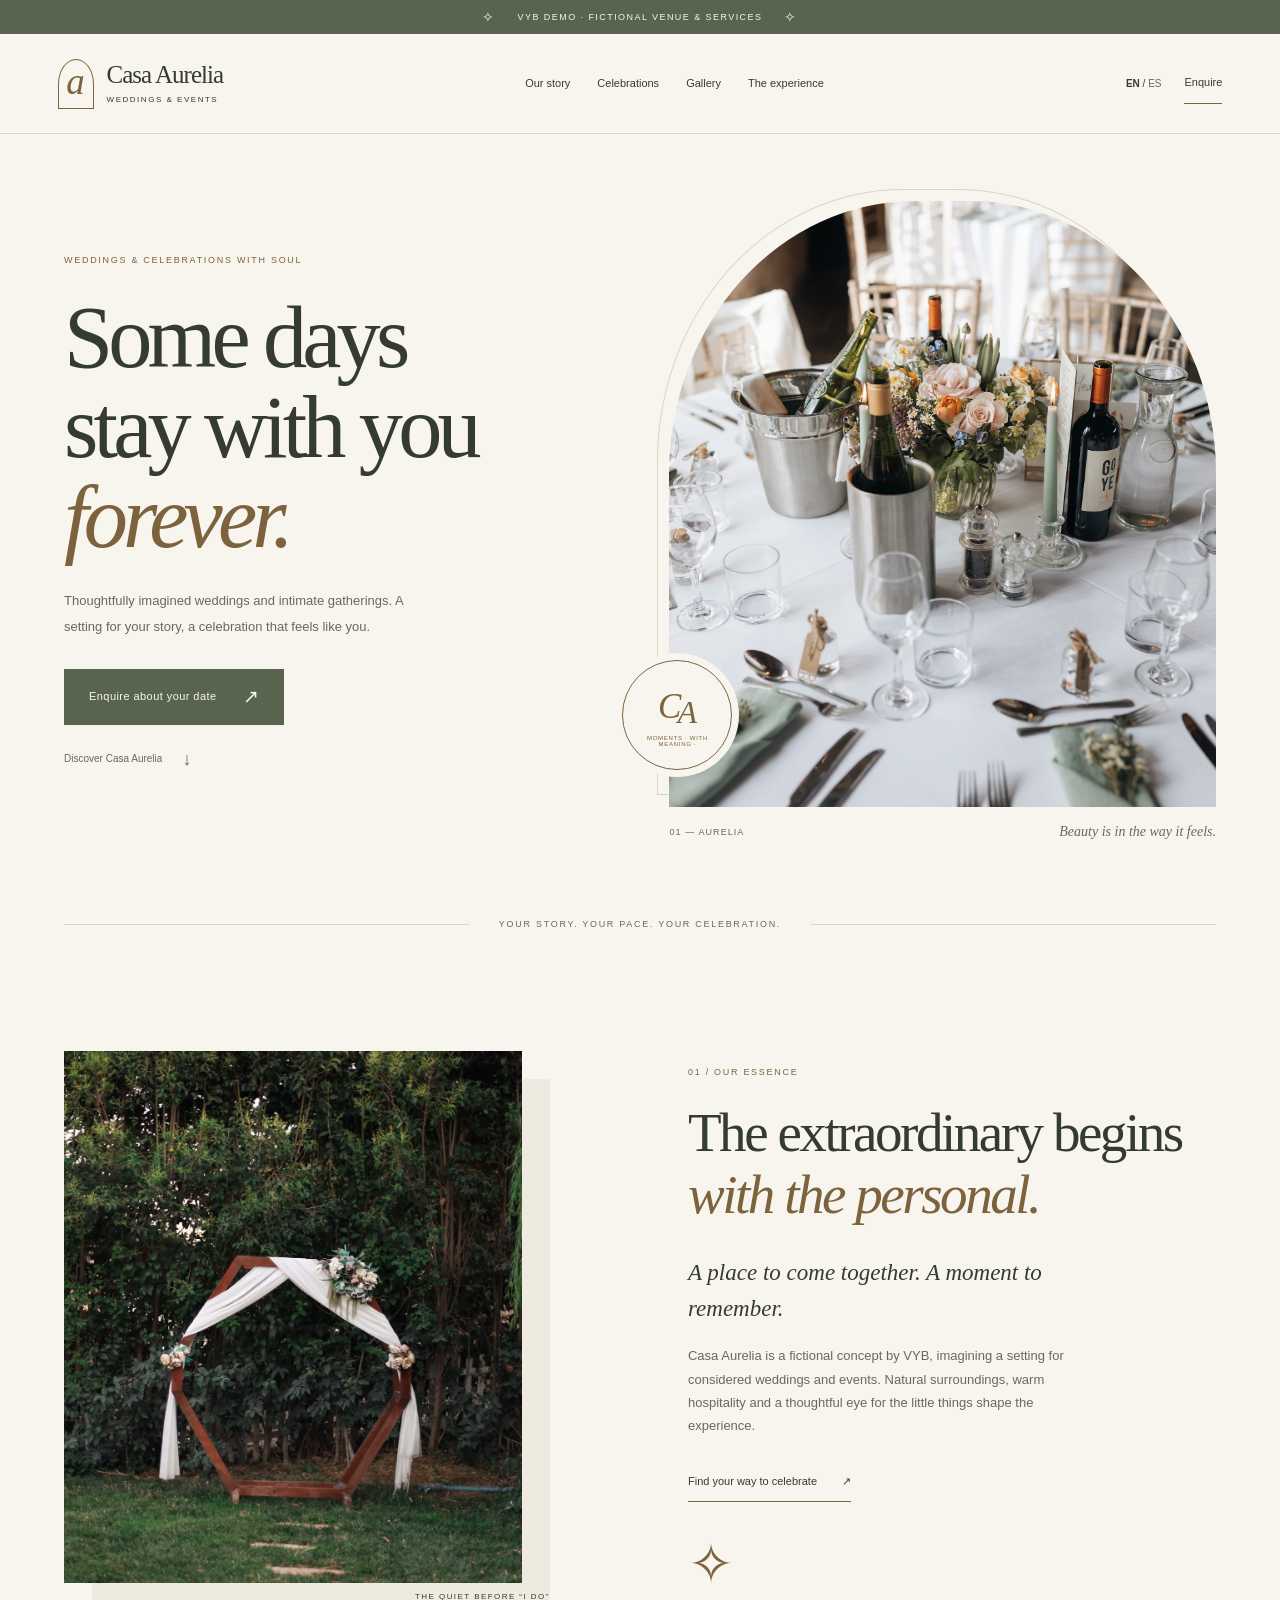
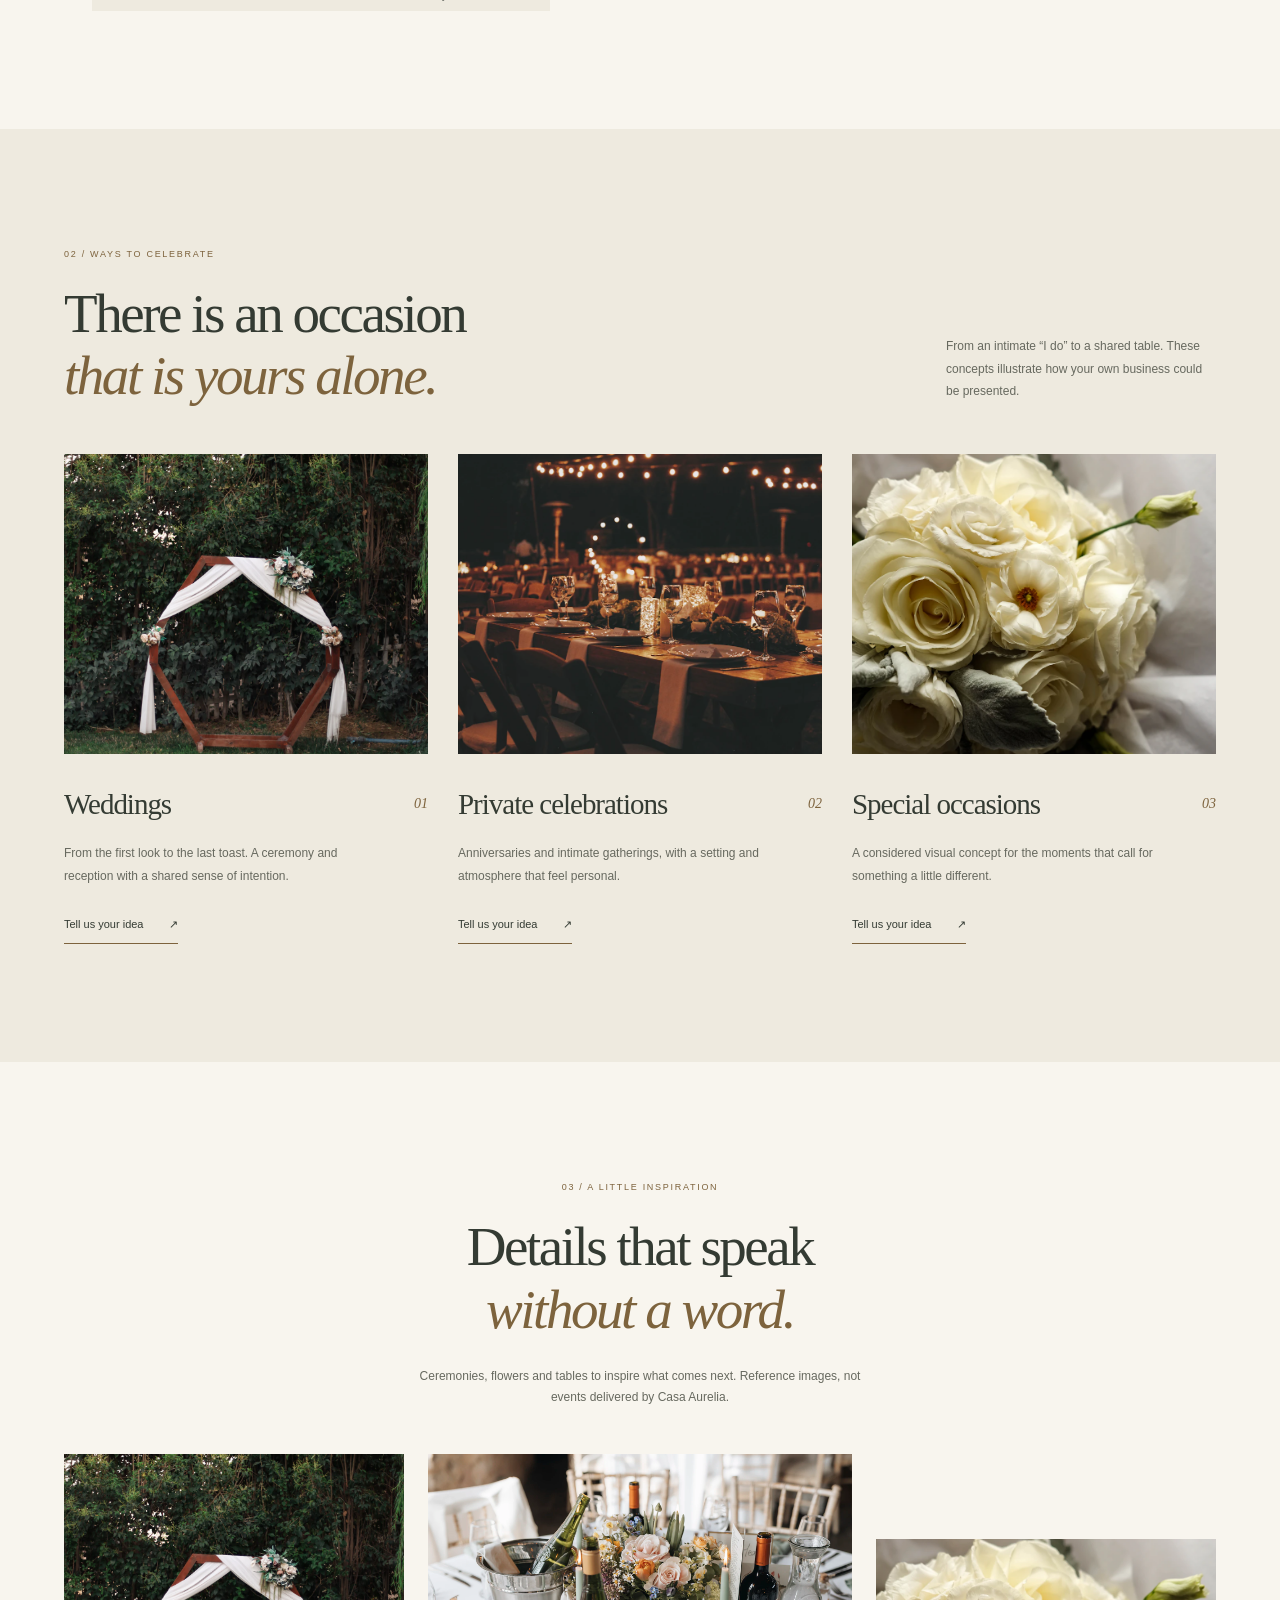
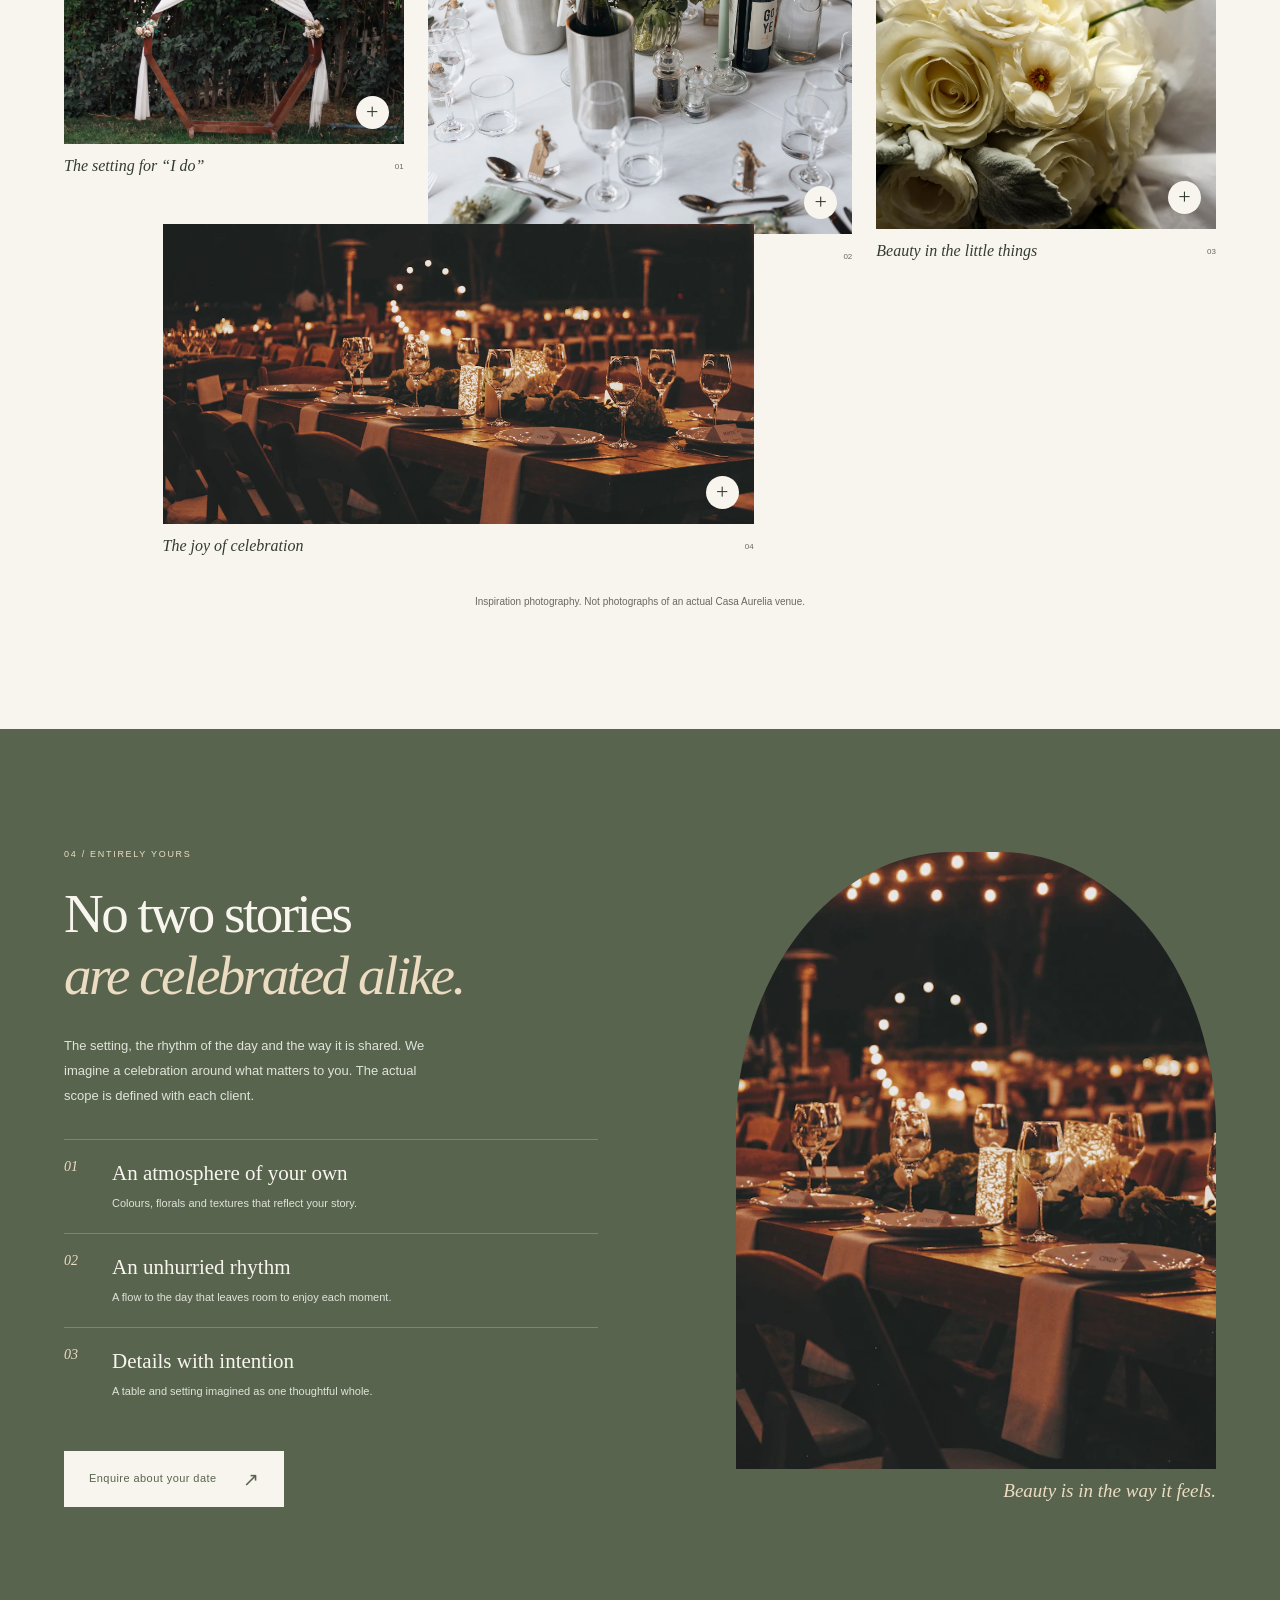
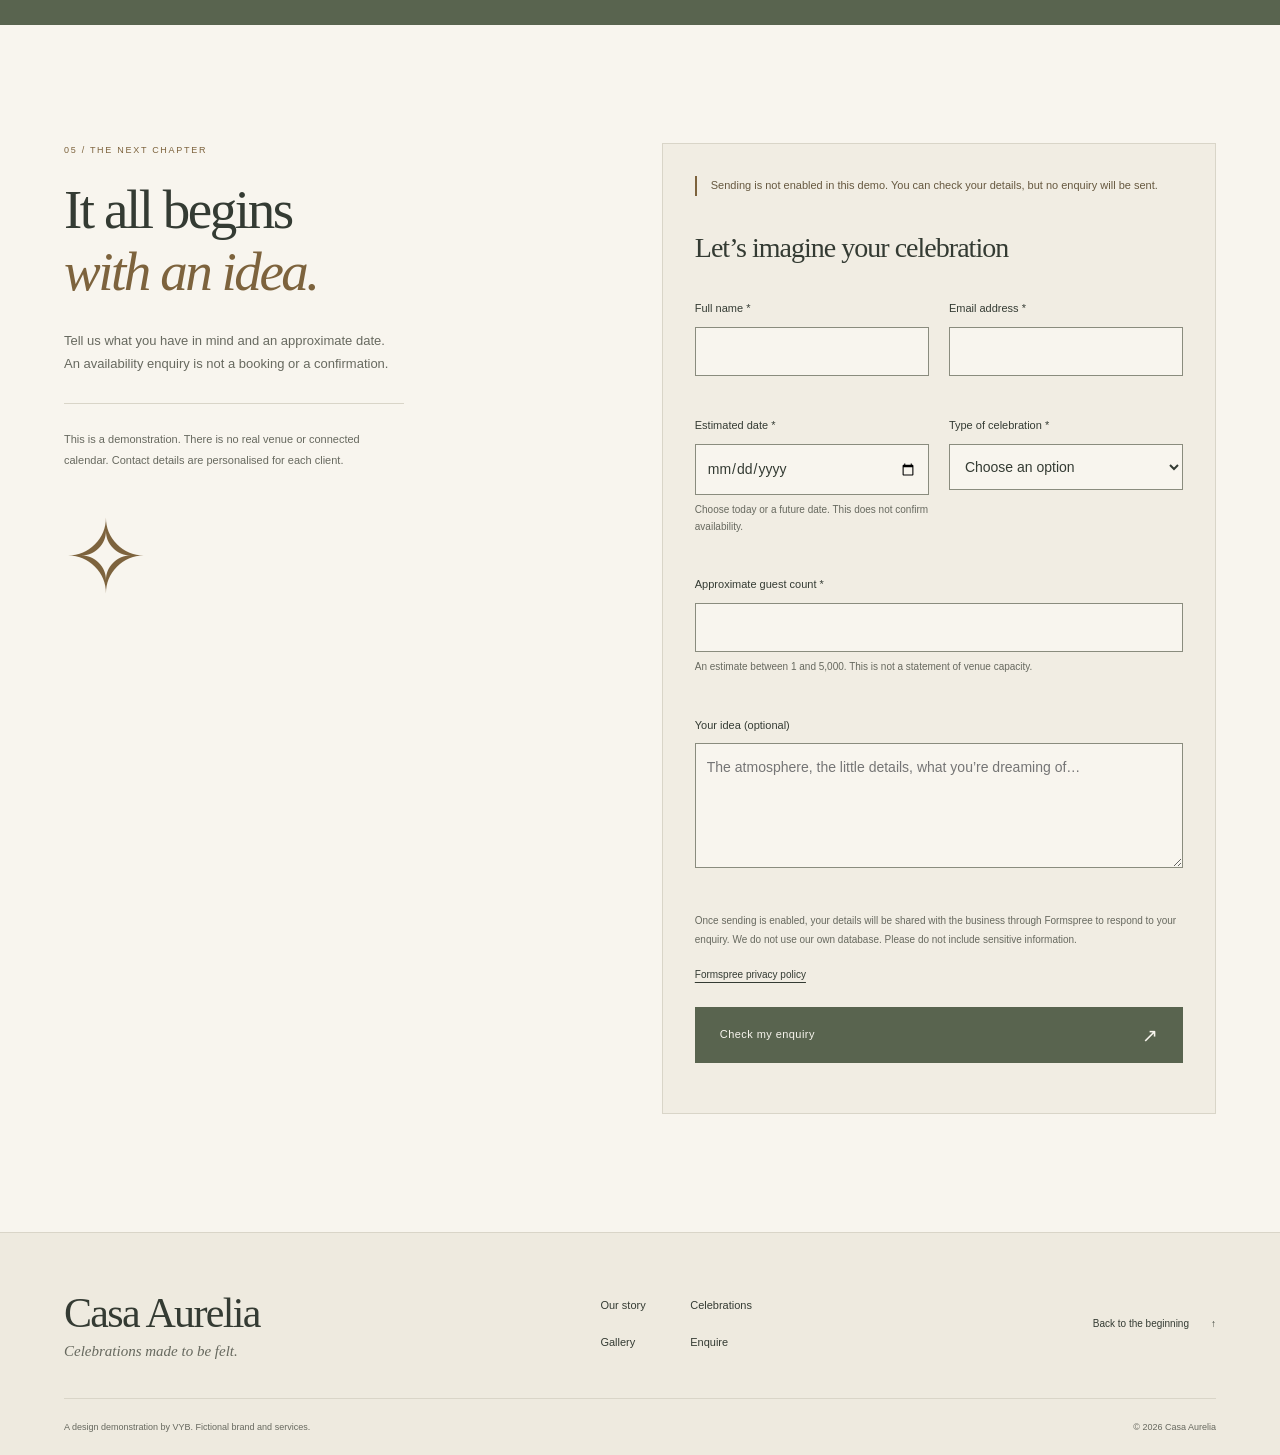
==== commit a2e6b0ca: "Add files via upload" ====
--- a/index.html
+++ b/index.html
@@ -1,119 +1,46 @@
-<!doctype html>
-<html lang="es">
-<head>
-  <meta charset="UTF-8" />
-  <meta name="viewport" content="width=device-width, initial-scale=1" />
-  <meta name="theme-color" content="#0e1a23" />
-  <meta name="description" content="Taller mecánico: service, frenos, suspensión y diagnóstico. Sacá tu turno online. Texto provisorio: completar con la descripción real." id="meta-description" />
-  <meta property="og:type" content="website" />
-  <meta property="og:title" content="Tu Taller | Taller mecánico con turnos online" />
-  <meta property="og:description" content="Taller mecánico: service, frenos, suspensión y diagnóstico. Sacá tu turno online. Texto provisorio: completar con la descripción real." />
-  
-  <title>Tu Taller | Taller mecánico con turnos online</title>
-  <link rel="preconnect" href="https://fonts.googleapis.com" />
-  <link rel="preconnect" href="https://fonts.gstatic.com" crossorigin />
-  <link href="https://fonts.googleapis.com/css2?family=DM+Sans:wght@400;500;600;700&family=Big+Shoulders+Display:wght@600;700;800&display=swap" rel="stylesheet" />
-  <link rel="stylesheet" href="styles.css" />
-  <script src="config.js" defer></script>
-  <script src="app.js" defer></script>
-</head>
-<body>
-  <a class="skip-link" href="#main" data-i18n="skip"></a>
-  <div class="demo-ribbon" id="demo-ribbon" hidden><span class="ribbon-diamond" aria-hidden="true">◆</span><span data-business-demo></span><span class="ribbon-diamond" aria-hidden="true">◆</span></div>
-
-  <header class="site-header" id="top">
-    <a class="brand" href="#top" id="brand-link" aria-label="Home">
-      <span class="brand-icon" id="brand-icon" aria-hidden="true"><span data-business-initial></span></span>
-      <span class="brand-type"><strong data-business-name></strong><small data-business-tagline></small></span>
-    </a>
-    <nav class="main-nav" id="main-nav" aria-label="Primary navigation">
-      <a href="#story" data-i18n="navAbout"></a>
-      <a href="#services" data-i18n="navServices"></a>
-      <a href="#gallery" data-i18n="navGallery"></a>
-      <a href="#visit" data-i18n="navVisit"></a>
-    </nav>
-    <div class="header-actions">
-      <button class="lang-toggle" id="lang-toggle" type="button" aria-label="Cambiar idioma a español">ES <span aria-hidden="true">↗</span></button>
-      <div id="header-booking-action"></div>
-      <button class="menu-toggle" id="menu-toggle" type="button" aria-label="Open menu" aria-expanded="false" aria-controls="main-nav"><span></span><span></span></button>
-    </div>
-  </header>
-
-  <main id="main">
-    <section class="hero" data-header-theme="dark" aria-labelledby="hero-title">
-      <div class="hero-image" id="hero-image" role="img" aria-label=""></div>
-      <div class="hero-vignette"></div>
-      <div class="hero-content container">
-        <p class="eyebrow hero-eyebrow reveal"><span class="tiny-diamond" aria-hidden="true">◆</span><span data-i18n="heroEyebrow"></span></p>
-        <h1 id="hero-title" class="reveal"><span data-i18n="heroLine1"></span><br/><span data-i18n="heroLine2"></span><br/><em data-i18n="heroLine3"></em></h1>
-        <p class="hero-description reveal" data-i18n="heroDescription"></p>
-        <div class="hero-actions reveal"><div id="hero-primary-action"></div><a class="text-link" href="#services"><span data-i18n="exploreServices"></span><span aria-hidden="true">↓</span></a></div>
-      </div>
-      <div class="hero-bottom"><span data-i18n="heroBottomLeft"></span><span class="scroll-hint"><span data-i18n="scrollToExplore"></span><span class="scroll-line" aria-hidden="true"></span></span><span id="established" hidden><span data-i18n="establishedLabel"></span> <span data-business-year></span></span></div>
-    </section>
-
-    <section class="intro section-pad" data-header-theme="light" id="story" aria-labelledby="intro-title">
-      <div class="container intro-grid">
-        <div class="intro-lead reveal"><p class="eyebrow dark-eyebrow"><span class="section-number">01 /</span><span data-i18n="introEyebrow"></span></p><h2 id="intro-title" class="display-title"><span data-i18n="introTitleFirst"></span><br/><span data-i18n="introTitleSecond"></span> <em data-i18n="introTitleEm"></em></h2></div>
-        <div class="intro-copy reveal"><span class="ornament" aria-hidden="true">✳</span><p class="lead-copy" data-i18n="introLead"></p><p class="body-copy" data-i18n="introBody"></p><a href="#gallery" class="inline-arrow"><span data-i18n="discoverStyle"></span><span aria-hidden="true">↗</span></a></div>
-      </div>
-      <div class="values-line container" aria-label="Our values"><span data-i18n="value1"></span><span class="values-cross" aria-hidden="true">✦</span><span data-i18n="value2"></span><span class="values-cross" aria-hidden="true">✦</span><span data-i18n="value3"></span></div>
-    </section>
-
-    <section class="services section-pad" data-header-theme="dark" id="services" aria-labelledby="services-title">
-      <div class="container">
-        <div class="section-heading heading-split reveal"><div><p class="eyebrow"><span class="section-number">02 /</span><span data-i18n="servicesEyebrow"></span></p><h2 id="services-title" class="display-title light-title"><span data-i18n="servicesTitleFirst"></span> <em data-i18n="servicesTitleEm"></em></h2></div><p class="section-caption" data-i18n="servicesCaption"></p></div>
-        <div class="service-list" id="service-list"></div>
-        <p class="sample-note" id="sample-price-note" data-i18n="samplePrices"></p>
-      </div>
-    </section>
-
-    <section class="lookbook section-pad" data-header-theme="light" id="gallery" aria-labelledby="gallery-title">
-      <div class="container">
-        <div class="section-heading gallery-heading reveal"><div><p class="eyebrow dark-eyebrow"><span class="section-number">03 /</span><span data-i18n="galleryEyebrow"></span></p><h2 id="gallery-title" class="display-title"><span data-i18n="galleryTitleFirst"></span><br/><em data-i18n="galleryTitleEm"></em></h2></div><p class="gallery-side-note" data-i18n="galleryNote"></p></div>
-        <div class="gallery-grid" id="gallery-grid"></div>
-      </div>
-    </section>
-
-    <section class="manifesto" data-header-theme="dark" aria-labelledby="manifesto-title">
-      <div class="manifesto-image" id="manifesto-image"></div><div class="manifesto-shade"></div>
-      <div class="manifesto-content container reveal"><p class="eyebrow"><span data-i18n="manifestoEyebrow"></span></p><h2 id="manifesto-title" class="manifesto-title"><span data-i18n="manifestoTitleFirst"></span><br/><em data-i18n="manifestoTitleEm"></em></h2><div id="manifesto-primary-action"></div></div>
-    </section>
-
-    <section class="visit section-pad" data-header-theme="light" id="visit" aria-labelledby="visit-title">
-      <div class="container visit-grid">
-        <div class="visit-left reveal"><p class="eyebrow dark-eyebrow"><span class="section-number">04 /</span><span data-i18n="visitEyebrow"></span></p><h2 id="visit-title" class="display-title"><span data-i18n="visitTitleFirst"></span><br/><em data-i18n="visitTitleEm"></em><br/><span data-i18n="visitTitleLast"></span></h2><p data-i18n="visitDescription"></p><div id="visit-primary-action"></div></div>
-        <div class="visit-card reveal" id="visit-card">
-          <div class="visit-card-header"><span data-business-monogram></span><span class="sparkle" aria-hidden="true">✳</span></div>
-          <div class="visit-card-block" id="location-block"><span class="mini-label" data-i18n="locationLabel"></span><strong id="business-address"></strong><small id="business-address-note"></small></div>
-          <div class="visit-card-block" id="hours-block"><span class="mini-label" data-i18n="hoursLabel"></span><div id="hours-list"></div><small class="card-disclaimer" id="hours-note"></small></div>
-          <div class="visit-card-block contact-block" id="contact-block" hidden><span class="mini-label" data-i18n="contactLabel"></span><div id="contact-links"></div></div>
-          <div class="visit-card-bottom"><span data-i18n="visitCardBottom"></span><span aria-hidden="true">↗</span></div>
-        </div>
-      </div>
-    </section>
-
-    <p class="booking-status container" id="booking-status" role="status" aria-live="polite" hidden></p>
-  </main>
-
-  <footer class="footer" data-header-theme="dark">
-    <div class="container"><div class="footer-top"><div class="footer-brand"><span class="footer-logo"><span data-business-name></span><span class="footer-dot" aria-hidden="true">.</span></span><span data-business-tagline></span></div><div class="footer-right"><a href="#story" data-i18n="navAbout"></a><a href="#services" data-i18n="navServices"></a><a href="#gallery" data-i18n="navGallery"></a><a href="#visit" data-i18n="navVisit"></a></div></div><div class="footer-divider"></div><div class="footer-bottom"><span id="footer-demo-label" data-business-demo hidden></span><span>© <span data-copyright-year></span> <span data-business-name></span></span><a href="#top" data-i18n="backTop"></a></div></div>
-  </footer>
-
-  <!-- VYB-BOOKING-MODAL-START -->
-  <div class="booking-modal" id="booking-modal" hidden role="dialog" aria-modal="true" aria-labelledby="booking-modal-title" aria-describedby="booking-modal-help" tabindex="-1">
-    <section class="booking-modal-panel">
-      <header class="booking-modal-header">
-        <div><p class="eyebrow" data-i18n="bookingModalEyebrow"></p><h2 id="booking-modal-title" data-i18n="bookingModalTitle"></h2></div>
-        <button type="button" class="booking-modal-close" id="booking-modal-close" aria-label="Close booking window">✕</button>
-      </header>
-      <p class="booking-modal-help" id="booking-modal-help" data-i18n="bookingModalHelp"></p>
-      <iframe id="booking-frame" class="booking-frame" title="Setmore booking page" loading="lazy" allow="web-share" referrerpolicy="strict-origin-when-cross-origin"></iframe>
-      <a class="booking-fallback" id="booking-fallback" target="_blank" rel="noopener noreferrer" hidden><span data-i18n="bookingOpenExternal"></span><span aria-hidden="true"> ↗</span></a>
-    </section>
-  </div>
-  <!-- VYB-BOOKING-MODAL-END -->
-
-  <div class="lightbox" id="image-lightbox" hidden role="dialog" aria-modal="true" aria-label="Gallery image"><button type="button" class="lightbox-close" id="lightbox-close" aria-label="Close image">✕</button><img id="lightbox-image" alt="Selected gallery image"/><p id="lightbox-caption"></p></div>
-</body>
-</html>
+<!doctype html>
+<html lang="en">
+<head>
+  <meta charset="utf-8"><meta name="viewport" content="width=device-width,initial-scale=1">
+  <meta name="theme-color" content="#f8f5ee"><meta name="robots" content="noindex,follow">
+  <title>Casa Aurelia — Weddings & Events | VYB Demo</title>
+  <meta id="meta-description" name="description" content="A fictional wedding and events concept: personal celebrations, floral inspiration and an availability enquiry. A website design demonstration by VYB.">
+  <meta property="og:type" content="website"><meta property="og:title" content="Casa Aurelia — Weddings & Events | VYB Demo"><meta property="og:description" content="A fictional wedding and events concept. A design demonstration by VYB."><meta property="og:url" content="https://lucayuale.github.io/Boda-demo/"><meta property="og:image" content="https://lucayuale.github.io/Boda-demo/assets/reception.webp">
+  <link rel="canonical" href="https://lucayuale.github.io/Boda-demo/"><link rel="icon" href="assets/favicon.svg" type="image/svg+xml">
+  <link rel="stylesheet" href="styles.css"><script src="config.js" defer></script><script src="app.js" defer></script>
+</head>
+<body>
+<a class="skip" href="#main" data-i18n="skip">Skip to content</a>
+<div class="demo-strip"><span class="tiny-star" aria-hidden="true">✧</span><span data-i18n="demo">VYB DEMO · FICTIONAL VENUE & SERVICES</span><span class="tiny-star" aria-hidden="true">✧</span></div>
+<header class="site-header">
+ <a class="brand" href="#home" data-i18n-aria="home" aria-label="Casa Aurelia, home"><span class="brand-symbol" aria-hidden="true">a</span><span><strong data-business-name>Casa Aurelia</strong><small data-business-tagline>Weddings & Events</small></span></a>
+ <nav id="main-nav" aria-label="Main navigation" data-i18n-aria="navLabel"><a href="#story" data-i18n="navAbout">Our story</a><a href="#celebrations" data-i18n="navServices">Celebrations</a><a href="#gallery" data-i18n="navGallery">Gallery</a><a href="#experience" data-i18n="navExperience">The experience</a></nav>
+ <div class="header-actions"><button id="language" type="button" aria-label="Switch to Spanish"><span class="current-lang">EN</span><span aria-hidden="true"> / </span><span class="next-lang">ES</span></button><a class="header-enquire" href="#enquiry" data-i18n="navContact">Enquire</a><button id="menu-toggle" type="button" aria-label="Open menu" aria-expanded="false" aria-controls="main-nav"><span></span><span></span></button></div>
+</header>
+<main id="main">
+ <section id="home" class="hero section-wrap" aria-labelledby="hero-title">
+  <div class="hero-copy"><p class="eyebrow" data-i18n="heroEyebrow">WEDDINGS & CELEBRATIONS WITH SOUL</p><h1 id="hero-title"><span data-i18n="heroFirst">Some days</span><span data-i18n="heroSecond">stay with you</span><em data-i18n="heroEm">forever.</em></h1><p class="lede" data-i18n="heroBody">Thoughtfully imagined weddings and intimate gatherings. A setting for your story, a celebration that feels like you.</p><a class="button" href="#enquiry"><span data-i18n="enquire">Enquire about your date</span><span aria-hidden="true">↗</span></a><a class="quiet-link" href="#story"><span data-i18n="explore">Discover Casa Aurelia</span><span aria-hidden="true">↓</span></a></div>
+  <figure class="hero-visual"><img data-photo="reception" src="assets/reception.webp" alt="Wedding reception table with flowers and candles" width="1600" height="2134" fetchpriority="high"><figcaption><span class="photo-index">01 — AURELIA</span><span data-i18n="heroCaption">Beauty is in the way it feels.</span></figcaption><span class="hero-seal" aria-hidden="true">C<span>A</span><small data-i18n="seal">MOMENTS · WITH MEANING ·</small></span></figure>
+ </section>
+ <div class="hero-bottom section-wrap"><span class="hairline"></span><p data-i18n="heroBottom">YOUR STORY. YOUR PACE. YOUR CELEBRATION.</p><span class="hairline"></span></div>
+ <section id="story" class="story section-wrap section-pad" aria-labelledby="story-title">
+  <figure class="story-visual reveal"><img data-photo="ceremony" src="assets/ceremony.webp" alt="Outdoor ceremony arch with flowers and greenery" loading="lazy" decoding="async" width="1100" height="1650"><figcaption data-i18n="aboutLabel">THE QUIET BEFORE “I DO”</figcaption></figure>
+  <div class="story-copy reveal"><p class="eyebrow" data-i18n="aboutKicker">01 / OUR ESSENCE</p><h2 id="story-title"><span data-i18n="aboutTitle">The extraordinary begins</span><em data-i18n="aboutEm">with the personal.</em></h2><p class="serif-lede" data-i18n="aboutLead">A place to come together. A moment to remember.</p><p data-i18n="aboutBody">Casa Aurelia is a fictional concept by VYB, imagining a setting for considered weddings and events. Natural surroundings, warm hospitality and a thoughtful eye for the little things shape the experience.</p><a class="underlined" href="#celebrations"><span data-i18n="aboutLink">Find your way to celebrate</span><span aria-hidden="true">↗</span></a><span class="floral" aria-hidden="true">✧</span></div>
+ </section>
+ <section id="celebrations" class="celebrations section-pad" aria-labelledby="celebrations-title"><div class="section-wrap"><div class="section-heading reveal"><div><p class="eyebrow" data-i18n="servicesKicker">02 / WAYS TO CELEBRATE</p><h2 id="celebrations-title"><span data-i18n="servicesTitle">There is an occasion</span><em data-i18n="servicesEm">that is yours alone.</em></h2></div><p data-i18n="servicesIntro">From an intimate “I do” to a shared table. These concepts illustrate how your own business could be presented.</p></div><div id="service-list" class="service-grid"></div></div></section>
+ <section id="gallery" class="gallery section-wrap section-pad" aria-labelledby="gallery-title"><div class="gallery-heading reveal"><p class="eyebrow" data-i18n="galleryKicker">03 / A LITTLE INSPIRATION</p><h2 id="gallery-title"><span data-i18n="galleryTitle">Details that speak</span><em data-i18n="galleryEm">without a word.</em></h2><p data-i18n="galleryIntro">Ceremonies, flowers and tables to inspire what comes next. Reference images, not events delivered by Casa Aurelia.</p></div><div id="gallery-grid" class="gallery-grid"></div><p class="photo-disclosure" data-i18n="photoNote">Inspiration photography. Not photographs of an actual Casa Aurelia venue.</p></section>
+ <section id="experience" class="experience section-pad" aria-labelledby="experience-title"><div class="section-wrap experience-grid"><div class="experience-copy reveal"><p class="eyebrow" data-i18n="experienceKicker">04 / ENTIRELY YOURS</p><h2 id="experience-title"><span data-i18n="experienceTitle">No two stories</span><em data-i18n="experienceEm">are celebrated alike.</em></h2><p data-i18n="experienceBody">The setting, the rhythm of the day and the way it is shared. We imagine a celebration around what matters to you. The actual scope is defined with each client.</p><div id="experience-list"></div><a class="button button-light" href="#enquiry"><span data-i18n="enquire">Enquire about your date</span><span aria-hidden="true">↗</span></a></div><figure class="experience-photo reveal"><img data-photo="celebration" src="assets/celebration.webp" alt="A table set for a celebration with glassware and flowers" loading="lazy" decoding="async" width="1100" height="1467"><figcaption data-i18n="heroCaption">Beauty is in the way it feels.</figcaption></figure></div></section>
+ <section id="enquiry" class="enquiry section-wrap section-pad" aria-labelledby="enquiry-title"><div class="enquiry-copy reveal"><p class="eyebrow" data-i18n="contactKicker">05 / THE NEXT CHAPTER</p><h2 id="enquiry-title"><span data-i18n="contactTitle">It all begins</span><em data-i18n="contactEm">with an idea.</em></h2><p data-i18n="contactBody">Tell us what you have in mind and an approximate date. An availability enquiry is not a booking or a confirmation.</p><div class="contact-details"><p class="demo-note" data-i18n="contactDemo">This is a demonstration. There is no real venue or connected calendar. Contact details are personalised for each client.</p><p id="address" hidden></p><a id="email-link" hidden></a><a id="instagram-link" hidden target="_blank" rel="noopener noreferrer" data-i18n="socialLabel">Find us on Instagram</a></div><span class="enquiry-flower" aria-hidden="true">✧</span></div>
+ <div class="form-panel"><p id="form-notice" class="form-notice" data-i18n="pending">Sending is not enabled in this demo. You can check your details, but no enquiry will be sent.</p><form id="event-form" inert method="post" novalidate aria-labelledby="form-title"><h3 id="form-title" data-i18n="formTitle">Let’s imagine your celebration</h3><div class="form-grid">
+ <div class="field"><label for="fullName" data-i18n="nameLabel">Full name *</label><input id="fullName" name="fullName" autocomplete="name" required maxlength="100" aria-describedby="error-fullName"><span id="error-fullName" class="field-error"></span></div>
+ <div class="field"><label for="email" data-i18n="emailLabel">Email address *</label><input id="email" name="email" type="email" autocomplete="email" required maxlength="254" aria-describedby="error-email"><span id="error-email" class="field-error"></span></div>
+ <div class="field"><label for="date" data-i18n="dateLabel">Estimated date *</label><input id="date" name="date" type="date" required aria-describedby="date-help error-date"><small id="date-help" data-i18n="dateHelp">Choose today or a future date. This does not confirm availability.</small><span id="error-date" class="field-error"></span></div>
+ <div class="field"><label for="eventType" data-i18n="typeLabel">Type of celebration *</label><select id="eventType" name="eventType" required aria-describedby="error-eventType"><option value="" data-i18n="typePlaceholder">Choose an option</option><option value="wedding">Weddings</option><option value="private">Private celebrations</option><option value="special">Special occasions</option></select><span id="error-eventType" class="field-error"></span></div>
+ <div class="field full"><label for="guests" data-i18n="guestsLabel">Approximate guest count *</label><input id="guests" name="guests" type="number" min="1" max="5000" step="1" inputmode="numeric" required aria-describedby="guests-help error-guests"><small id="guests-help" data-i18n="guestsHelp">An estimate between 1 and 5,000. This is not a statement of venue capacity.</small><span id="error-guests" class="field-error"></span></div>
+ <div class="field full"><label for="message" data-i18n="messageLabel">Your idea (optional)</label><textarea id="message" name="message" rows="4" maxlength="2000" data-i18n-placeholder="messagePlaceholder" placeholder="The atmosphere, the little details, what you’re dreaming of…" aria-describedby="error-message"></textarea><span id="error-message" class="field-error"></span></div></div>
+ <div class="honeypot" aria-hidden="true"><label>Leave empty<input name="_gotcha" tabindex="-1" autocomplete="off"></label></div><p class="privacy" data-i18n="privacy">Once sending is enabled, your details will be shared with the business through Formspree to respond to your enquiry. We do not use our own database. Please do not include sensitive information.</p><a class="privacy-link" href="https://formspree.io/legal/privacy-policy/" target="_blank" rel="noopener noreferrer" data-i18n="privacyLink">Formspree privacy policy</a><button class="button" id="form-submit" disabled type="submit"><span data-i18n="check">Check my enquiry</span><span aria-hidden="true">↗</span></button><p id="form-status" role="status" aria-live="polite" tabindex="-1"></p></form></div></section>
+</main>
+<footer class="footer"><div class="section-wrap"><div class="footer-top"><div><p class="footer-brand" data-business-name>Casa Aurelia</p><p data-i18n="footerLine">Celebrations made to be felt.</p></div><nav data-i18n-aria="footerNav" aria-label="Footer navigation"><a href="#story" data-i18n="navAbout">Our story</a><a href="#celebrations" data-i18n="navServices">Celebrations</a><a href="#gallery" data-i18n="navGallery">Gallery</a><a href="#enquiry" data-i18n="navContact">Enquire</a></nav><a class="back-top" href="#home"><span data-i18n="backTop">Back to the beginning</span> ↑</a></div><div class="footer-bottom"><p data-i18n="footerDemo">A design demonstration by VYB. Fictional brand and services.</p><span>© <span id="year">2026</span> <span data-business-name>Casa Aurelia</span></span></div></div></footer>
+<dialog id="lightbox" aria-label="Inspiration gallery"><div class="lightbox-toolbar"><span id="lightbox-counter"></span><button id="lightbox-close" type="button" aria-label="Close image">×</button></div><img id="lightbox-image" alt=""><div class="lightbox-bottom"><button id="lightbox-prev" type="button" aria-label="Previous image">←</button><p id="lightbox-caption"></p><button id="lightbox-next" type="button" aria-label="Next image">→</button></div></dialog>
+<noscript><p class="noscript">Enable JavaScript for the interactive gallery, language selector and enquiry validation. This demonstration does not send enquiries.</p><style>.reveal{opacity:1;transform:none}#event-form{display:none}</style></noscript>
+</body></html>
--- a/styles.css
+++ b/styles.css
@@ -1,83 +1,8 @@
-:root{--ink:#171916;--ink-2:#222420;--black:#11120f;--gold:#c9ad7a;--gold-light:#e2c895;--paper:#f0ede6;--paper-soft:#e5e0d5;--muted:#a49c8d;--white:#fcf9f3;--button:#c9ad7a;--button-text:#191a16;--services-bg:#191b18;--hero-bg:#131512;--manifesto-bg:#161714;--footer-bg:#111310;--text-on-dark:#f2eee4;--text-muted-on-dark:#a8a8a0;--text-muted-on-light:#66665d;--card-bg:#e6dfd2;--card-border:#d3c9b7;--line:rgba(255,255,255,.16);--sans:'DM Sans',Arial,sans-serif;--display:'Playfair Display',Georgia,serif}
-*,*::before,*::after{box-sizing:border-box}
-html{scroll-behavior:smooth;scroll-padding-top:118px}
-body{margin:0;color:var(--ink);font-family:var(--sans);background:var(--black);-webkit-font-smoothing:antialiased}
-body.modal-open{overflow:hidden}
-button,input,select{font:inherit}button{cursor:pointer}a{text-decoration:none;color:inherit}img{display:block;max-width:100%}
-button:focus-visible,a:focus-visible,input:focus-visible,select:focus-visible{outline:2px solid var(--gold);outline-offset:4px}
-.container{max-width:1440px;width:calc(100% - 144px);margin:0 auto}
-.skip-link{position:fixed;z-index:1000;top:-100px;left:16px;padding:12px;background:var(--white);color:var(--black)}.skip-link:focus{top:8px}
-.demo-ribbon{position:relative;z-index:20;display:flex;align-items:center;justify-content:center;gap:14px;height:30px;background:var(--gold);color:var(--ink);font-size:9px;font-weight:700;letter-spacing:.22em;text-align:center}.ribbon-diamond{font-size:7px}
-.site-header{position:sticky;z-index:30;top:0;left:0;right:0;height:103px;margin-bottom:-103px;padding:0 max(72px,calc((100vw - 1296px)/2));display:flex;align-items:center;justify-content:space-between;gap:30px;border-bottom:1px solid rgba(255,255,255,.15);color:var(--text-on-dark);background:color-mix(in srgb,var(--black) 82%,transparent);backdrop-filter:blur(12px);-webkit-backdrop-filter:blur(12px);transition:background .2s,color .2s,border-color .2s}
-.brand{display:inline-flex;align-items:center;gap:12px;min-width:232px}.brand-icon{width:39px;height:39px;color:var(--gold)}.brand-icon svg{width:100%;height:100%}.brand-type{display:flex;flex-direction:column;gap:2px}.brand-type strong{font-size:22px;font-weight:700;letter-spacing:.19em;line-height:1}.brand-type small{font-size:8px;letter-spacing:.38em;font-weight:600;color:var(--gold-light)}
-.main-nav{display:flex;justify-content:center;gap:38px;align-items:center}.main-nav a{font-size:11px;font-weight:600;letter-spacing:.065em;white-space:nowrap;opacity:.83;transition:opacity .2s,color .2s}.main-nav a:hover{opacity:1;color:var(--gold)}.site-header.header-light{color:var(--ink);background:color-mix(in srgb,var(--paper) 96%,transparent);border-color:color-mix(in srgb,var(--ink) 14%,transparent)}.site-header.header-light .brand-type small{color:#8e7858}.site-header.header-light .main-nav a{color:var(--ink)}.site-header.header-light .lang-toggle{color:var(--ink)}.site-header.header-light .button-outline{color:var(--ink);border-color:color-mix(in srgb,var(--ink) 42%,transparent)}.site-header.header-light .menu-toggle span{background:var(--ink)}.site-header.header-light .main-nav{background:color-mix(in srgb,var(--paper) 98%,transparent);border-color:color-mix(in srgb,var(--ink) 16%,transparent)}
-.header-actions{display:flex;align-items:center;gap:26px}.lang-toggle{background:none;color:var(--text-on-dark);border:0;font-size:11px;font-weight:700;letter-spacing:.1em;display:flex;gap:7px;align-items:center;padding:12px 0}.lang-toggle span{color:var(--gold)}
-.button{min-height:54px;display:inline-flex;align-items:center;justify-content:space-between;gap:28px;padding:0 23px;border:1px solid transparent;font-size:10px;font-weight:700;letter-spacing:.145em;text-transform:uppercase;transition:background .25s,color .25s,border-color .25s,transform .25s;white-space:nowrap}.button:hover{transform:translateY(-2px)}.button-arrow{font-size:18px;font-weight:400;line-height:1}.button-outline{color:var(--text-on-dark);background:transparent;border-color:color-mix(in srgb,var(--text-on-dark) 55%,transparent);min-height:42px;padding:0 18px;font-size:9px}.button-outline:hover{background:var(--gold);border-color:var(--gold);color:#121410}.button-gold{color:var(--button-text);background:var(--button);border-color:var(--button);min-width:218px}.button-gold:hover{background:color-mix(in srgb,var(--button) 80%,var(--white));border-color:color-mix(in srgb,var(--button) 80%,var(--white))}.button-dark{color:var(--text-on-dark);background:var(--ink);border-color:var(--ink);min-width:220px}.button-dark:hover{background:var(--ink-2)}
-.menu-toggle{display:none;border:0;background:none;width:36px;height:36px;padding:7px;align-items:center;justify-content:center;flex-direction:column;gap:6px}.menu-toggle span{width:22px;height:1.5px;background:var(--text-on-dark);display:block;transition:transform .25s}
-.hero{position:relative;min-height:805px;height:calc(100svh - 30px);max-height:1080px;color:var(--text-on-dark);background:var(--hero-bg);isolation:isolate;overflow:hidden}
-.hero-image,.hero-vignette{position:absolute;inset:0}.hero-image{z-index:-3;background-image:none;background-position:center 40%;background-size:cover;transform:scale(1.02)}.hero-vignette{z-index:-2;background:linear-gradient(90deg,rgba(7,9,8,.91) 0%,rgba(7,9,8,.76) 30%,rgba(7,9,8,.33) 62%,rgba(7,9,8,.22) 100%),linear-gradient(0deg,rgba(9,10,8,.72) 0%,transparent 25%,transparent 64%,rgba(9,10,8,.38) 100%)}
-.hero-content{height:100%;display:flex;flex-direction:column;align-items:flex-start;justify-content:center;padding-top:80px;padding-bottom:70px}.eyebrow{display:flex;align-items:center;gap:14px;margin:0;font-size:10px;font-weight:700;letter-spacing:.26em;line-height:1.7;text-transform:uppercase;color:var(--gold)}.tiny-diamond{font-size:9px}.hero h1{font-size:clamp(66px,7vw,119px);font-weight:600;line-height:1.01;letter-spacing:-.065em;margin:28px 0 27px;font-family:var(--display);max-width:950px;text-shadow:0 6px 20px rgba(0,0,0,.08)}.hero h1 em{font-size:.8em;font-weight:500;letter-spacing:-.065em;color:var(--gold-light)}.hero-description{font-size:16px;line-height:1.8;color:var(--text-muted-on-dark);max-width:420px;margin:0}.hero-actions{display:flex;align-items:center;gap:36px;margin-top:37px}.text-link{display:inline-flex;align-items:center;gap:13px;font-size:10px;font-weight:700;letter-spacing:.16em}.text-link span:last-child{color:var(--gold);font-size:17px;transition:transform .25s}.text-link:hover span:last-child{transform:translateY(4px)}
-.hero-bottom{position:absolute;bottom:0;left:0;width:100%;height:72px;display:flex;align-items:center;justify-content:space-between;padding:0 max(72px,calc((100vw - 1296px)/2));border-top:1px solid rgba(255,255,255,.15);color:rgba(255,255,255,.65);font-size:9px;letter-spacing:.17em;font-weight:700}.scroll-hint{display:flex;align-items:center;gap:19px}.scroll-line{height:1px;background:var(--gold);width:73px}.vertical-hero-note{position:absolute;right:34px;top:48%;transform:rotate(90deg) translateX(50%);transform-origin:100% 50%;font-size:10px;letter-spacing:.27em;color:rgba(255,255,255,.55)}
-.section-pad{padding:130px 0}.intro{background:var(--paper);overflow:hidden}.intro-grid{display:grid;grid-template-columns:1.2fr .8fr;gap:10%;align-items:start}.dark-eyebrow{color:#7c6543}.section-number{color:#969185;font-weight:500}.display-title{font-family:var(--display);font-size:clamp(56px,5.5vw,94px);letter-spacing:-.065em;line-height:1.08;font-weight:600;margin:26px 0 0}.display-title em{font-weight:500;color:#89714e}.intro-copy{padding-top:45px}.ornament{display:block;color:#a08052;font-size:39px;margin-bottom:24px}.lead-copy{font-family:var(--display);font-size:clamp(24px,2.35vw,36px);font-weight:500;line-height:1.48;letter-spacing:-.025em;margin:0 0 21px}.body-copy{max-width:440px;font-size:14px;line-height:1.9;color:#5f6159;margin:0 0 29px}.inline-arrow{display:inline-flex;gap:45px;align-items:center;font-size:10px;font-weight:700;letter-spacing:.15em;padding-bottom:11px;border-bottom:1px solid #a8926f}.inline-arrow span:last-child{font-size:17px}.values-line{margin-top:125px;padding-top:32px;border-top:1px solid #d7d1c6;display:flex;justify-content:space-between;align-items:center;font-family:var(--display);font-size:clamp(16px,2.15vw,29px);letter-spacing:-.035em}.values-cross{color:#a58451;font-size:20px}
-.services{color:var(--white);background:var(--services-bg)}.heading-split{display:flex;justify-content:space-between;align-items:end;gap:35px;margin-bottom:66px}.light-title{color:var(--text-on-dark)}.light-title em{color:var(--gold)}.section-caption{font-family:var(--display);font-size:21px;font-style:italic;line-height:1.65;color:#c1bbb0;margin:0 0 10px}.service-list{border-top:1px solid rgba(255,255,255,.2)}.service-row{position:relative;width:100%;display:grid;grid-template-columns:56px minmax(0,1fr) 110px 95px 32px;align-items:center;gap:18px;text-align:left;padding:27px 8px;border:0;border-bottom:1px solid rgba(255,255,255,.18);background:transparent;color:var(--white);transition:background .25s,padding .25s}.service-row:hover{background:rgba(201,173,122,.075);padding-left:18px;padding-right:18px}.service-index{color:var(--gold);font-size:11px;letter-spacing:.1em}.service-copy{display:flex;flex-direction:column;gap:9px}.service-copy strong{font-family:var(--display);font-size:clamp(24px,2.5vw,39px);font-weight:500;letter-spacing:-.03em}.service-copy small{font-size:12px;color:var(--text-muted-on-dark)}.service-duration{font-size:10px;color:#9e9e96;letter-spacing:.12em}.service-price{font-family:var(--display);font-size:30px;color:var(--gold-light);text-align:right}.service-icon{font-size:23px;color:var(--gold);text-align:right}.sample-note{font-size:11px;color:#8f8e86;margin:27px 0 0;letter-spacing:.02em}
-.lookbook{background:var(--paper)}.gallery-heading{display:flex;justify-content:space-between;align-items:end;gap:30px;margin-bottom:56px}.gallery-side-note{font-size:13px;line-height:1.8;color:#66665d;margin:0 0 8px}.gallery-grid{display:grid;grid-template-columns:1.18fr .82fr;grid-template-rows:260px 260px;gap:16px}.gallery-item{position:relative;overflow:hidden;border:0;padding:0;text-align:left;background:#282a25}.gallery-item img{width:100%;height:100%;object-fit:cover;filter:grayscale(.22) saturate(.7) contrast(1.06);transition:transform .65s,filter .4s}.gallery-item:hover img{transform:scale(1.055);filter:grayscale(0) saturate(.9) contrast(1.05)}.gallery-large{grid-row:1/3;grid-column:1}.gallery-small{grid-column:2;grid-row:1}.second-small{grid-row:2}.gallery-overlay{display:flex;justify-content:space-between;align-items:center;gap:20px;position:absolute;bottom:0;left:0;right:0;padding:39px 29px 25px;color:#fff;background:linear-gradient(transparent,rgba(0,0,0,.62));font-size:10px;font-weight:700;letter-spacing:.2em}.gallery-overlay span:last-child{font-size:24px;color:var(--gold)}
-.manifesto{position:relative;isolation:isolate;background:var(--manifesto-bg);color:var(--text-on-dark);min-height:580px;display:flex;align-items:center;overflow:hidden}.manifesto-image,.manifesto-shade{position:absolute;inset:0}.manifesto-image{z-index:-3;background:var(--manifesto-bg) center center/cover}.manifesto-shade{z-index:-2;background:linear-gradient(90deg,rgba(12,14,12,.93) 2%,rgba(12,14,12,.78) 42%,rgba(12,14,12,.33) 100%)}.manifesto-content{padding-top:90px;padding-bottom:90px}.manifesto-title{font-family:var(--display);font-size:clamp(54px,6.1vw,102px);line-height:1.1;font-weight:600;letter-spacing:-.06em;margin:31px 0 39px}.manifesto-title em{color:var(--gold-light);font-weight:500}
-.visit{background:var(--paper);padding-top:145px;padding-bottom:145px}.visit-grid{display:grid;grid-template-columns:1fr .77fr;gap:12%;align-items:center}.visit-left .display-title{margin-top:27px}.visit-left>p:not(.eyebrow){margin:24px 0 32px;color:#6a6a61;max-width:390px;line-height:1.85;font-size:14px}.visit-card{background:var(--card-bg);border:1px solid var(--card-border);padding:39px 45px}.visit-card-header{display:flex;align-items:center;justify-content:space-between;padding-bottom:35px;border-bottom:1px solid #c8bfad;color:#4e4c42;font-family:var(--display);font-size:36px}.sparkle{font-size:35px;color:#af8c5e}.visit-card-block{padding:29px 0;border-bottom:1px solid #c8bfad}.mini-label{display:block;color:#8e7858;font-weight:700;font-size:10px;letter-spacing:.22em;margin-bottom:16px}.visit-card-block strong{display:block;font-size:22px;font-family:var(--display);font-weight:500;letter-spacing:-.02em}.visit-card-block small{display:block;color:#737064;margin-top:9px;font-size:12px}.hours-row{display:flex;align-items:center;justify-content:space-between;gap:15px;font-size:12px;padding:7px 0;font-weight:600}.hours-row span:first-child{letter-spacing:.08em;color:#5e5c51}.card-disclaimer{margin-top:15px!important;font-style:italic}.visit-card-bottom{display:flex;justify-content:space-between;align-items:center;color:#6f604b;font-size:10px;font-weight:700;letter-spacing:.15em;margin-top:30px}.visit-card-bottom span:last-child{font-size:23px}
-.footer{background:var(--footer-bg);color:var(--text-on-dark);padding-top:60px}.footer-top{display:flex;justify-content:space-between;align-items:center;gap:30px;padding-bottom:36px}.footer-brand{display:flex;flex-direction:column;gap:7px}.footer-logo{font-family:var(--display);font-weight:600;letter-spacing:-.06em;font-size:clamp(54px,6.5vw,94px);line-height:.9}.footer-dot{color:var(--gold)}.footer-brand>span:last-child{color:var(--gold);font-size:10px;letter-spacing:.39em;font-weight:700}.footer-right{display:grid;grid-template-columns:repeat(4,max-content);gap:12px 28px;padding-bottom:0}.footer-right a{font-size:12px;color:#cacac2}.footer-right a:hover{color:var(--gold)}.footer-divider{height:1px;background:#373934}.footer-bottom{display:flex;justify-content:space-between;align-items:center;gap:20px;min-height:77px;color:#96988e;font-size:9px;font-weight:700;letter-spacing:.12em}.footer-bottom a:hover{color:var(--gold)}
-.lightbox{position:fixed;inset:0;z-index:130;display:flex;align-items:center;justify-content:center;flex-direction:column;padding:20px;background:rgba(8,9,8,.82);backdrop-filter:blur(8px)}[hidden]{display:none!important}.lightbox-close{position:absolute;right:30px;top:20px;color:var(--text-on-dark);font-size:24px;background:transparent;border:0;padding:8px}.lightbox img{max-width:min(90vw,1120px);max-height:79vh;object-fit:contain}.lightbox p{color:var(--gold);text-transform:uppercase;letter-spacing:.22em;font-size:11px;margin-top:18px}
-.reveal{opacity:0;transform:translateY(26px);transition:opacity .8s ease,transform .8s cubic-bezier(.2,.7,.2,1)}.reveal.is-visible{opacity:1;transform:translateY(0)}
-@media(max-width:1200px){.container{width:calc(100% - 96px)}.site-header,.hero-bottom{padding-left:48px;padding-right:48px}.site-header{gap:20px}.brand{min-width:185px}.brand-type strong{font-size:19px}.main-nav{gap:22px}.header-actions{gap:15px}.header-book{padding:0 12px}.intro-grid{gap:6%}.visit-grid{gap:8%}}
-@media(max-width:960px){.site-header{height:88px;margin-bottom:-88px}.main-nav{position:absolute;top:87px;left:0;right:0;display:none;flex-direction:column;align-items:stretch;gap:0;background:var(--black);padding:15px 48px 25px;border-bottom:1px solid rgba(255,255,255,.2)}.main-nav.is-open{display:flex}.main-nav a{font-size:12px;padding:14px 0}.menu-toggle{display:flex}.hero h1{font-size:clamp(66px,9vw,96px)}.intro-grid{grid-template-columns:1fr;gap:35px}.intro-copy{padding-top:0;max-width:620px}.values-line{margin-top:80px}.visit-grid{grid-template-columns:1fr 1fr;gap:5%}.footer-logo{font-size:80px}.footer-top{align-items:start;flex-direction:column}.footer-right{grid-template-columns:repeat(4,max-content)}}
-@media(max-width:700px){.container{width:calc(100% - 42px)}.demo-ribbon{font-size:8px;letter-spacing:.1em;padding:0 6px}.site-header,.hero-bottom{padding-left:21px;padding-right:21px}.site-header{height:76px;margin-bottom:-76px}.brand{min-width:auto;gap:7px}.brand-icon{width:30px;height:30px}.brand-type strong{font-size:16px}.brand-type small{font-size:6px}.main-nav{top:75px;padding:15px 25px 25px}.header-book{display:none}.header-actions{gap:16px}.lang-toggle{font-size:10px}.hero{min-height:720px;height:calc(100svh - 30px);max-height:900px}.hero-image{background-position:60% center}.hero-vignette{background:linear-gradient(90deg,rgba(7,9,8,.88),rgba(7,9,8,.52)),linear-gradient(0deg,rgba(9,10,8,.66),transparent 35%,rgba(9,10,8,.18))}.hero-content{padding-top:85px;padding-bottom:40px}.hero h1{font-size:clamp(55px,12vw,80px);margin:22px 0}.hero h1 em{font-size:.88em}.hero-eyebrow{font-size:9px;letter-spacing:.14em}.hero-description{font-size:14px;max-width:310px}.hero-actions{gap:17px;align-items:flex-start;flex-direction:column;margin-top:29px}.button{min-height:50px}.button-gold{min-width:240px}.hero-bottom{height:54px;font-size:8px}.hero-bottom>span:nth-child(1),.hero-bottom>span:nth-child(3){display:none}.scroll-hint{width:100%;justify-content:space-between}.vertical-hero-note{display:none}.section-pad{padding:82px 0}.display-title{font-size:clamp(50px,10.5vw,68px)}.eyebrow{font-size:9px;letter-spacing:.18em}.intro-copy{margin-top:8px}.ornament{margin-bottom:12px}.lead-copy{font-size:25px}.values-line{margin-top:65px;gap:12px;flex-wrap:wrap;justify-content:center;text-align:center;font-size:16px}.values-cross{font-size:12px}.heading-split{flex-direction:column;align-items:flex-start;margin-bottom:35px;gap:16px}.section-caption{font-size:17px}.service-row{grid-template-columns:25px 1fr 59px 18px;gap:9px;padding:24px 0}.service-copy strong{font-size:23px}.service-copy small{font-size:11px;max-width:190px}.service-duration{display:none}.service-price{font-size:23px}.service-icon{font-size:17px}.gallery-heading{align-items:flex-start;flex-direction:column;gap:18px;margin-bottom:35px}.gallery-grid{grid-template-columns:1fr 1fr;grid-template-rows:280px 170px;gap:10px}.gallery-large{grid-row:1;grid-column:1/3}.gallery-small{grid-row:2;grid-column:1}.second-small{grid-row:2;grid-column:2}.gallery-overlay{padding:25px 12px 14px;font-size:8px;letter-spacing:.1em}.manifesto{min-height:510px}.manifesto-title{font-size:clamp(49px,11vw,75px)}.visit-grid{grid-template-columns:1fr;gap:40px}.visit{padding-top:86px;padding-bottom:86px}.visit-card{padding:27px 28px}.footer{padding-top:66px}.footer-top{gap:35px}.footer-logo{font-size:clamp(65px,16vw,95px)}.footer-right{grid-template-columns:repeat(2,max-content);gap:15px 42px}.footer-bottom{align-items:flex-start;flex-direction:column;justify-content:center;gap:11px;padding:25px 0}.dialog-panel{padding:33px 24px}.dialog-panel h2{font-size:39px}.lightbox{padding:15px}}
-@media(prefers-reduced-motion:reduce){html{scroll-behavior:auto}.reveal{opacity:1;transform:none;transition:none}.button,.gallery-item img,.text-link span:last-child,.service-row{transition:none}}
-
-.booking-status{margin:0 auto 28px;padding:16px 20px;border:1px solid var(--gold);color:var(--text-on-dark);background:var(--services-bg);font-size:14px;line-height:1.6}.booking-status[hidden]{display:none}
-
-/* Setmore booking window: styles stay outside the cross-origin iframe. */
-.booking-modal{position:fixed;inset:0;z-index:140;display:flex;align-items:center;justify-content:center;padding:clamp(12px,3vw,34px);background:rgba(8,9,8,.82);backdrop-filter:blur(8px)}
-.booking-modal-panel{width:min(100%,980px);max-height:min(92vh,920px);max-height:min(92svh,920px);overflow:auto;background:var(--paper);color:var(--ink);border:1px solid var(--card-border);box-shadow:0 24px 80px rgba(0,0,0,.34);padding:clamp(22px,3vw,36px)}
-.booking-modal-header{display:flex;align-items:flex-start;justify-content:space-between;gap:24px;padding-bottom:18px;border-bottom:1px solid var(--card-border)}
-.booking-modal-header .eyebrow{margin:0 0 10px}.booking-modal-header h2{font-family:var(--display);font-size:clamp(32px,5vw,52px);font-weight:500;line-height:1.05;margin:0;color:var(--ink)}
-.booking-modal-close{flex:0 0 auto;width:44px;height:44px;border:1px solid var(--card-border);background:transparent;color:var(--ink);font-size:20px;cursor:pointer;transition:background .2s,color .2s,border-color .2s}
-.booking-modal-close:hover,.booking-modal-close:focus-visible{background:var(--ink);border-color:var(--ink);color:var(--text-on-dark)}
-.booking-modal-help{margin:16px 0;color:var(--text-muted-on-light);font-size:13px;line-height:1.6}
-.booking-frame{display:block;width:100%;height:min(68vh,690px);height:min(68svh,690px);min-height:430px;border:1px solid var(--card-border);background:var(--white)}
-.booking-fallback{display:inline-flex;align-items:center;gap:5px;margin-top:14px;color:var(--ink);font-size:12px;font-weight:700;text-decoration:underline;text-underline-offset:4px}
-.booking-fallback:hover{color:var(--gold)}
-body.modal-open{overflow:hidden}
-@media(max-width:700px){.booking-modal{padding:0;align-items:stretch}.booking-modal-panel{width:100%;max-height:100vh;max-height:100svh;border:0;padding:20px 18px calc(20px + env(safe-area-inset-bottom))}.booking-modal-header h2{font-size:34px}.booking-frame{height:calc(100vh - 220px);height:calc(100svh - 220px);min-height:360px}}
-@media(prefers-reduced-motion:reduce){.booking-modal-close{transition:none}}
-
-
-.footer .footer-divider{background:rgba(255,255,255,.18)}.footer .footer-bottom{font-size:9px;letter-spacing:.04em}
-
-.brand-icon{display:grid;place-items:center;border:1px solid var(--gold);transform:rotate(45deg)}.brand-icon [data-business-initial]{transform:rotate(-45deg);font-family:var(--display);font-size:17px;color:var(--gold);font-weight:600}.brand-icon img{width:100%;height:100%;object-fit:contain;transform:rotate(-45deg)}
-.service-row-static{grid-template-columns:56px minmax(0,1fr) 110px 95px;cursor:default}
-.service-row-static:hover{background:transparent;padding-left:8px;padding-right:8px}
-.booking-status{margin:0 auto 28px;padding:16px 20px;border:1px solid var(--gold);color:var(--text-on-dark);background:var(--services-bg);font-size:14px;line-height:1.6}
-.booking-status[hidden]{display:none}
-.contact-links{display:flex;flex-direction:column;gap:12px}
-.contact-links a{width:max-content;max-width:100%;color:var(--text-muted-on-light);font-size:12px;line-height:1.5;overflow-wrap:anywhere}
-.contact-links a:hover{color:#8e7858}
-@media(max-width:680px){.service-row-static{grid-template-columns:25px 1fr 59px;gap:9px;padding:24px 0}.service-row-static:hover{padding-left:0;padding-right:0}}
-
-
-/* Variable content layouts */
-.service-list[data-show-price="false"] .service-price{display:none}.service-list[data-show-duration="false"] .service-duration{display:none}
-.service-list[data-show-price="true"][data-show-duration="true"] .service-row{grid-template-columns:56px minmax(0,1fr) 110px 95px 32px}.service-list[data-show-price="false"][data-show-duration="true"] .service-row{grid-template-columns:56px minmax(0,1fr) 110px 32px}.service-list[data-show-price="true"][data-show-duration="false"] .service-row{grid-template-columns:56px minmax(0,1fr) 95px 32px}.service-list[data-show-price="false"][data-show-duration="false"] .service-row{grid-template-columns:56px minmax(0,1fr) 32px}
-.service-list[data-show-price="true"][data-show-duration="true"] .service-row-static{grid-template-columns:56px minmax(0,1fr) 110px 95px}.service-list[data-show-price="false"][data-show-duration="true"] .service-row-static{grid-template-columns:56px minmax(0,1fr) 110px}.service-list[data-show-price="true"][data-show-duration="false"] .service-row-static{grid-template-columns:56px minmax(0,1fr) 95px}.service-list[data-show-price="false"][data-show-duration="false"] .service-row-static{grid-template-columns:56px minmax(0,1fr)}
-.gallery-grid.gallery-flex{grid-template-columns:repeat(auto-fit,minmax(min(100%,260px),1fr));grid-template-rows:none;grid-auto-rows:260px}.gallery-grid.gallery-flex .gallery-item{grid-column:auto;grid-row:auto}
-@media(max-width:700px){.service-list .service-row{grid-template-columns:25px minmax(0,1fr) 59px 18px}.service-list[data-show-price="false"] .service-row{grid-template-columns:25px minmax(0,1fr) 18px}.service-list .service-row-static{grid-template-columns:25px minmax(0,1fr) 59px}.service-list[data-show-price="false"] .service-row-static{grid-template-columns:25px minmax(0,1fr)}.gallery-grid.gallery-flex{grid-template-columns:repeat(2,minmax(0,1fr));grid-auto-rows:180px}}
-
-
-/* ===== Identidad Taller: azul petróleo + ámbar de varilla, tipografía de cartelería industrial ===== */
-:root{--display:'Big Shoulders Display','Arial Narrow',Arial,sans-serif;--accent-light-bg:#1f5272}
-.hero h1,.display-title,.manifesto-title,.footer-logo,.service-copy strong,.values-line,.visit-card-header,.booking-modal-header h2,.visit-card-block strong{text-transform:uppercase;letter-spacing:.005em;font-weight:700}
-.hero h1{line-height:.92;letter-spacing:0}.hero h1 em,.display-title em,.manifesto-title em,.section-caption{font-style:normal}
-.display-title,.manifesto-title{line-height:.98}.lead-copy{font-weight:600;letter-spacing:0;line-height:1.35}.section-caption{font-size:24px;font-weight:600;letter-spacing:.01em}.service-price{letter-spacing:.02em}.brand-icon [data-business-initial]{font-weight:800}
-.visit-card-block strong{font-size:26px}
-/* acentos sobre fondos claros (antes dorados fijos en el CSS base) */
-.dark-eyebrow,.mini-label,.site-header.header-light .brand-type small,.contact-links a:hover{color:var(--accent-light-bg)}
-.display-title em{color:var(--accent-light-bg)}.light-title em{color:var(--gold)}
-.ornament,.values-cross,.sparkle{color:var(--accent-light-bg)}.inline-arrow{border-color:var(--accent-light-bg)}.visit-card-bottom{color:#33566b}
-.service-row:hover{background:rgba(240,178,50,.08)}
+:root{--ivory:#f8f5ee;--ink:#343b33;--sage:#59644f;--gold:#7d633d;--soft:#eeeadf;--line:#d9d5c8;--muted:#67695f;--serif:Georgia,'Times New Roman',serif;--sans:Arial,Helvetica,sans-serif;scroll-behavior:smooth;scroll-padding-top:102px;color-scheme:light}
+*{box-sizing:border-box}body{margin:0;background:var(--ivory);color:var(--ink);font:15px/1.8 var(--sans);-webkit-font-smoothing:antialiased}a{color:inherit;text-decoration:none}button,input,select,textarea{font:inherit}button,a,input,select,textarea{-webkit-tap-highlight-color:transparent}button{color:inherit;cursor:pointer}img{display:block;width:100%;height:100%;object-fit:cover}figure,p,h1,h2,h3{margin:0}button:focus-visible,a:focus-visible,input:focus-visible,select:focus-visible,textarea:focus-visible{outline:2px solid var(--gold);outline-offset:5px}[hidden]{display:none!important}.section-wrap{max-width:1440px;width:calc(100% - 128px);margin-inline:auto}.section-pad{padding-block:118px}.skip{position:fixed;left:12px;top:12px;z-index:100;background:var(--ivory);padding:10px 18px;transform:translateY(-160%)}.skip:focus{transform:none}.demo-strip{min-height:29px;background:var(--sage);color:#f8f5ee;display:flex;justify-content:center;align-items:center;gap:22px;padding:6px 18px;font-size:9px;letter-spacing:.16em;text-align:center;line-height:1.6}.tiny-star{font-size:14px}.site-header{position:sticky;top:0;z-index:30;display:flex;align-items:center;justify-content:space-between;gap:28px;min-height:100px;padding:20px 4.5%;background:#f8f5eef5;border-bottom:1px solid var(--line);backdrop-filter:blur(15px)}.brand{display:flex;align-items:center;gap:13px;flex-shrink:0}.brand-symbol{display:flex;align-items:center;justify-content:center;width:36px;height:50px;border:1px solid var(--gold);border-radius:50% 50% 0 0;font:italic 37px var(--serif);color:var(--gold);padding-bottom:4px}.brand strong{display:block;font:25px var(--serif);letter-spacing:-.04em}.brand small{display:block;margin-top:4px;font-size:8px;letter-spacing:.19em;text-transform:uppercase}.site-header nav{display:flex;gap:27px;align-items:center}.site-header nav a{font-size:11px;position:relative;padding:10px 0}.site-header nav a::after{content:'';height:1px;background:var(--gold);position:absolute;bottom:4px;left:0;right:0;transform:scaleX(0);transform-origin:left;transition:transform .25s}.site-header nav a:hover::after,.site-header nav a[aria-current]::after{transform:scaleX(1)}.header-actions{display:flex;align-items:center;gap:23px}#language{border:0;background:none;padding:8px 0;min-height:44px;font-size:10px;white-space:nowrap}.current-lang{font-weight:700}.next-lang{color:var(--muted)}.header-enquire{border-bottom:1px solid var(--gold);font-size:11px;padding:10px 0}#menu-toggle{display:none;background:none;border:0;width:44px;height:44px;padding:10px}#menu-toggle span{display:block;height:1px;width:24px;background:var(--ink);margin:6px 0;transition:transform .25s}.hero{display:grid;grid-template-columns:1fr 1.03fr;align-items:center;gap:6.5%;padding-block:67px 45px;min-height:730px}.eyebrow{font-size:9px;letter-spacing:.19em;font-weight:500;text-transform:uppercase;color:var(--gold);line-height:1.7}h1,h2,h3{font-family:var(--serif);font-weight:400}h1{font-size:clamp(68px,6.9vw,110px);letter-spacing:-.055em;line-height:1.02;margin:24px 0 26px}h1>span,h1>em,h2>span,h2>em{display:block}em{font-weight:400;color:var(--gold)}.lede{max-width:345px;font-size:13px;line-height:1.95;color:var(--muted);margin-bottom:30px}.button{display:inline-flex;align-items:center;justify-content:space-between;gap:26px;padding:17px 24px;min-height:54px;background:var(--sage);border:1px solid var(--sage);color:var(--ivory);font-size:11px;letter-spacing:.04em;transition:background .25s,transform .25s}.button:hover{background:var(--ink);transform:translateY(-2px)}.button span:last-child{font-size:19px;line-height:1;transition:transform .25s}.button:hover span:last-child{transform:translate(2px,-2px)}.quiet-link{display:flex;align-items:center;gap:20px;width:max-content;min-height:44px;margin-top:12px;font-size:10px;color:var(--muted)}.quiet-link span:last-child{color:var(--gold);font-size:18px}.hero-visual{height:606px;position:relative;margin-bottom:25px}.hero-visual>img{border-radius:45% 45% 0 0;object-position:50% 50%}.hero-visual::before{content:'';position:absolute;inset:-12px 12px 12px -12px;border:1px solid var(--line);border-radius:45% 45% 0 0;z-index:-1}.hero-visual figcaption{position:absolute;bottom:-33px;left:0;right:0;display:flex;justify-content:space-between;gap:15px;font-size:9px;color:var(--muted)}.photo-index{letter-spacing:.12em}.hero-visual figcaption>span:last-child{font:italic 14px var(--serif)}.hero-seal{position:absolute;bottom:37px;left:-47px;border-radius:50%;width:110px;height:110px;background:var(--ivory);border:1px solid var(--gold);box-shadow:0 0 0 7px var(--ivory);display:flex;align-items:center;justify-content:center;font:italic 35px var(--serif);color:var(--gold);padding-bottom:17px}.hero-seal>span{margin-left:-4px;margin-top:12px;font-size:32px}.hero-seal small{position:absolute;bottom:22px;left:10px;right:10px;text-align:center;font:6px var(--sans);letter-spacing:.12em}.hero-bottom{display:flex;align-items:center;justify-content:center;gap:30px;padding:39px 0 0}.hero-bottom p{white-space:nowrap;font-size:9px;letter-spacing:.19em;color:var(--muted)}.hairline{height:1px;flex:1;background:var(--line)}h2{font-size:clamp(42px,4.3vw,67px);line-height:1.13;letter-spacing:-.045em;margin-top:21px}.story{display:grid;grid-template-columns:.92fr 1fr;gap:12%;align-items:center}.story-visual{height:560px;position:relative;padding:0 28px 28px 0}.story-visual img{object-position:center}.story-visual::after{content:'';position:absolute;left:28px;right:0;bottom:0;top:28px;background:var(--soft);z-index:-1}.story-visual figcaption{position:absolute;right:0;bottom:6px;letter-spacing:.18em;font-size:8px}.story-copy{position:relative}.serif-lede{font:italic 23px/1.55 var(--serif);max-width:380px;margin:29px 0 18px}.story-copy>p:not(.eyebrow):not(.serif-lede){font-size:13px;color:var(--muted);max-width:390px}.underlined{display:inline-flex;gap:25px;align-items:center;padding:13px 0 7px;min-height:44px;margin-top:20px;border-bottom:1px solid var(--gold);font-size:11px}.floral{display:block;font:55px var(--serif);color:var(--gold);margin-top:30px}.celebrations{background:var(--soft)}.section-heading{display:flex;justify-content:space-between;align-items:end;gap:80px;margin-bottom:47px}.section-heading>p{font-size:12px;line-height:1.9;max-width:270px;color:var(--muted);padding-bottom:4px}.service-grid{display:grid;grid-template-columns:repeat(3,minmax(0,1fr));gap:30px}.service-card{min-width:0}.service-image{height:300px;overflow:hidden}.service-image img{transition:transform .75s}.service-card:hover img{transform:scale(1.035)}.service-top{display:flex;justify-content:space-between;align-items:center;gap:20px;padding:24px 0 12px}.service-top h3{font-size:29px;letter-spacing:-.035em}.service-top>span{font:italic 14px var(--serif);color:var(--gold)}.service-card p{font-size:12px;color:var(--muted);line-height:1.9;max-width:310px}.service-card .underlined{margin-top:12px}.gallery-heading{text-align:center;max-width:700px;margin:0 auto 45px}.gallery-heading>p:last-child{font-size:12px;color:var(--muted);max-width:460px;margin:25px auto 0}.gallery-grid{display:grid;grid-template-columns:1fr 1.25fr 1fr;gap:24px;align-items:start}.gallery-tile{border:0;padding:0;background:none;text-align:left;min-width:0}.gallery-tile .gallery-image{display:block;height:290px;overflow:hidden;position:relative}.gallery-tile:nth-child(2) .gallery-image{height:380px}.gallery-tile:nth-child(3){margin-top:85px}.gallery-tile:nth-child(4){grid-column:1/3;margin-top:-65px;max-width:75%;width:100%;justify-self:center}.gallery-tile:nth-child(4) .gallery-image{height:300px}.gallery-tile img{transition:transform .7s}.gallery-tile:hover img{transform:scale(1.045)}.gallery-plus{position:absolute;bottom:15px;right:15px;display:grid;place-items:center;border-radius:50%;background:var(--ivory);width:33px;height:33px;font:22px var(--serif)}.gallery-tile .caption{display:flex;justify-content:space-between;gap:12px;font:italic 16px var(--serif);padding-top:13px}.gallery-tile .caption small{font:8px var(--sans);padding-top:5px;color:var(--muted)}.photo-disclosure{font-size:10px;color:var(--muted);text-align:center;margin-top:38px}.experience{background:var(--sage);color:var(--ivory)}.experience-grid{display:grid;grid-template-columns:1fr .9fr;gap:12%;align-items:center}.experience .eyebrow,.experience em{color:#ebdcc2}.experience-copy>p:not(.eyebrow){font-size:13px;line-height:1.95;color:#e0e3d9;max-width:390px;margin-top:25px}#experience-list{margin:30px 0}.experience-row{display:grid;grid-template-columns:30px 1fr;gap:18px;padding:19px 0;border-top:1px solid #ffffff35}.experience-row>span{font:italic 14px var(--serif);color:#ebdcc2}.experience-row h3{font-size:21px;line-height:1.4}.experience-row p{font-size:11px;color:#e0e3d9;margin-top:6px;max-width:340px}.button-light{background:var(--ivory);color:var(--sage);border-color:var(--ivory)}.button-light:hover{background:var(--soft)}.experience-photo{height:650px;position:relative;padding-bottom:33px}.experience-photo img{border-radius:45% 45% 0 0}.experience-photo figcaption{font:italic 19px var(--serif);position:absolute;bottom:0;right:0;color:#ebdcc2}.enquiry{display:grid;grid-template-columns:.85fr 1fr;gap:11%;align-items:start}.enquiry-copy>p:not(.eyebrow){font-size:13px;color:var(--muted);max-width:330px;margin-top:25px}.contact-details{margin-top:28px;padding-top:25px;border-top:1px solid var(--line);max-width:340px}.demo-note{font-size:11px;line-height:1.9;color:var(--muted)}.contact-details a{display:block;overflow-wrap:anywhere;font-size:13px;margin-top:15px;min-height:30px;text-decoration:underline;text-underline-offset:5px}.contact-details #address{font-size:12px;margin-top:18px}.enquiry-flower{display:block;font:100px var(--serif);color:var(--gold);margin-top:28px}.form-panel{padding:32px;background:#f1ede3;border:1px solid var(--line)}.form-notice{border-left:2px solid var(--gold);padding-left:14px;font-size:11px;line-height:1.8;color:#66583f;margin-bottom:27px}form h3{font-size:28px;letter-spacing:-.035em;margin-bottom:26px}.form-grid{display:grid;grid-template-columns:repeat(2,minmax(0,1fr));gap:17px 20px}.field{display:flex;flex-direction:column;min-width:0}.field.full{grid-column:1/-1}.field label{font-size:11px;margin-bottom:8px}.field input,.field select,.field textarea{width:100%;min-width:0;background:var(--ivory);color:var(--ink);border:1px solid #8a8c7e;border-radius:0;padding:11px;min-height:46px;font-size:14px}.field input[type=date]{min-height:46px;-webkit-appearance:none;appearance:none}.field textarea{resize:vertical}.field small{font-size:10px;color:var(--muted);line-height:1.65;margin-top:7px}.field-error{font-size:11px;color:#983c2e;margin-top:5px;min-height:18px;line-height:1.6}.field [aria-invalid=true]{border-color:#983c2e}.privacy{font-size:10px;line-height:1.9;color:var(--muted);margin:20px 0 10px}.privacy-link{display:inline-block;font-size:10px;text-decoration:underline;text-underline-offset:4px;margin-bottom:23px}.form-panel .button{display:flex;width:100%}.button:disabled{opacity:.6;cursor:wait;transform:none}#form-status{font-size:12px;line-height:1.9;margin-top:18px}.honeypot{position:absolute;left:-10000px;width:1px;height:1px;overflow:hidden}.footer{background:var(--soft);padding-top:56px;border-top:1px solid var(--line)}.footer-top{display:flex;justify-content:space-between;gap:40px;align-items:center;padding-bottom:38px}.footer-brand{font:42px var(--serif);letter-spacing:-.04em}.footer-brand+p{font:italic 15px var(--serif);color:var(--muted);margin-top:6px}.footer nav{display:grid;grid-template-columns:repeat(2,1fr);gap:5px 28px;font-size:11px}.footer nav a{min-height:32px;display:flex;align-items:center}.back-top{font-size:10px;min-height:44px;display:flex;align-items:center;gap:22px}.footer-bottom{border-top:1px solid var(--line);display:flex;justify-content:space-between;gap:30px;padding-block:20px;font-size:9px;color:var(--muted)}dialog{border:0;padding:18px 24px;background:var(--ivory);color:var(--ink);max-width:min(1100px,94vw);width:fit-content;max-height:94svh}dialog::backdrop{background:#20251ee8;backdrop-filter:blur(6px)}dialog>img{max-height:73svh;max-width:85vw;width:auto;height:auto;object-fit:contain}dialog .lightbox-toolbar{display:flex;align-items:center;justify-content:space-between;font-size:11px;margin-bottom:10px}dialog button{background:none;border:1px solid var(--line);width:44px;height:44px;font-size:22px}.lightbox-bottom{display:flex;align-items:center;justify-content:space-between;gap:22px;margin-top:13px}.lightbox-bottom p{font:italic 18px var(--serif);text-align:center}.lightbox-open{overflow:hidden}.reveal{opacity:0;transform:translateY(20px);transition:opacity .8s,transform .8s}.reveal.visible{opacity:1;transform:none}.hero-copy{animation:arrive .8s both}.hero-visual{animation:arrive 1s .15s both}@keyframes arrive{from{opacity:0;transform:translateY(18px)}to{opacity:1;transform:none}}.noscript{padding:20px;text-align:center}
+@media(min-width:1600px){.hero{gap:9%}.hero-visual{height:690px}}
+@media(max-width:1100px){.section-wrap{width:calc(100% - 80px)}.site-header{gap:20px;padding-inline:40px}.site-header nav{gap:17px}.site-header nav a{font-size:10px}.brand strong{font-size:23px}.brand-symbol{display:none}.header-actions{gap:17px}.hero{gap:7%;min-height:650px}.hero-visual{height:530px}h1{font-size:clamp(65px,7.7vw,88px)}.story{gap:9%}.service-image{height:250px}.service-top h3{font-size:25px}.experience-grid{gap:8%}.enquiry{gap:7%}.form-panel{padding:26px}.footer-top{gap:25px}}
+@media(max-width:900px){.site-header{min-height:85px;padding-block:14px}.brand-symbol{display:flex;width:30px;height:43px;font-size:31px}.site-header nav{position:absolute;display:none;top:100%;left:0;right:0;background:var(--ivory);padding:20px 40px;flex-direction:column;align-items:stretch;gap:0;border-bottom:1px solid var(--line);box-shadow:0 15px 20px #343b3310}.site-header nav.open{display:flex}.site-header nav a{font-size:13px;padding:12px 0;min-height:44px}#menu-toggle{display:block}.site-header nav a::after{right:auto;width:35px}.section-pad{padding-block:90px}.hero{padding-top:45px;gap:7%}.hero-visual{height:500px}.hero-seal{width:90px;height:90px;left:-30px;bottom:30px;font-size:30px}.hero-seal small{bottom:16px;font-size:5px}h1{font-size:67px}.story-visual{height:440px}.serif-lede{font-size:20px}.service-grid{gap:20px}.service-image{height:220px}.service-top h3{font-size:23px}.section-heading{gap:40px}.gallery-grid{gap:16px}.gallery-tile .gallery-image{height:245px}.gallery-tile:nth-child(2) .gallery-image{height:320px}.gallery-tile:nth-child(4) .gallery-image{height:250px}.experience-photo{height:590px}.enquiry{grid-template-columns:.8fr 1fr;gap:6%}.form-grid{grid-template-columns:1fr}.field.full{grid-column:auto}.footer-top{flex-wrap:wrap}.footer .back-top{margin-left:auto}}
+@media(max-width:650px){:root{scroll-padding-top:84px}.section-wrap{width:calc(100% - 44px)}.section-pad{padding-block:75px}.site-header{padding:12px 22px;gap:10px;min-height:79px}.brand{gap:9px}.brand strong{font-size:23px}.brand small{font-size:6px;letter-spacing:.16em}.brand-symbol{width:28px;height:39px;font-size:29px}.header-actions{gap:13px}.header-enquire{display:none}#language{font-size:10px;min-width:42px}#menu-toggle{padding:8px;width:36px}.site-header nav{padding:15px 22px 22px}.demo-strip{font-size:7px;letter-spacing:.1em;gap:12px}.hero{grid-template-columns:1fr;gap:42px;padding-top:42px;padding-bottom:38px;min-height:0}.hero-copy{text-align:center}.eyebrow{font-size:8px;letter-spacing:.17em}h1{font-size:clamp(59px,12.8vw,82px);line-height:1.02;letter-spacing:-.055em;margin-top:21px}.lede{font-size:12px;max-width:310px;margin-inline:auto;margin-bottom:25px}.quiet-link{margin:11px auto 0}.button{min-height:52px;font-size:11px;padding:15px 21px}.hero-visual{height:440px;width:calc(100% - 16px);margin-left:auto;margin-bottom:10px}.hero-visual figcaption{font-size:7px;gap:10px;bottom:-28px}.hero-visual figcaption>span:last-child{font-size:12px}.hero-visual::before{inset:-8px 8px 8px -8px}.hero-seal{left:-17px;bottom:24px;width:85px;height:85px}.hero-seal small{bottom:15px}.hero-bottom{padding-top:18px;gap:15px}.hero-bottom p{font-size:6px;letter-spacing:.1em;white-space:normal;text-align:center}.story{grid-template-columns:1fr;gap:46px}.story-visual{height:410px;max-width:420px;width:100%;padding-right:22px}.story-copy{max-width:450px}h2{font-size:clamp(39px,9.5vw,52px);line-height:1.15;letter-spacing:-.045em;margin-top:18px}.serif-lede{font-size:23px;margin-top:24px;max-width:340px}.story-copy>p:not(.eyebrow):not(.serif-lede){font-size:12px}.floral{position:absolute;right:4px;bottom:0;font-size:46px}.underlined{font-size:11px;gap:20px}.section-heading{display:block;margin-bottom:35px}.section-heading>p{max-width:340px;margin-top:22px;font-size:12px}.service-grid{grid-template-columns:1fr;gap:40px}.service-image{height:330px}.service-card:nth-child(2) .service-image{border-radius:45% 45% 0 0}.service-top{padding-top:19px}.service-top h3{font-size:29px}.service-card p{max-width:100%;font-size:12px}.service-card .underlined{margin-top:6px}.gallery-heading{text-align:left;margin-bottom:32px}.gallery-heading>p:last-child{margin:22px 0 0;max-width:350px}.gallery-grid{grid-template-columns:1fr 1fr;gap:26px 15px;align-items:start}.gallery-tile .gallery-image{height:240px}.gallery-tile:nth-child(2){margin-top:38px}.gallery-tile:nth-child(2) .gallery-image{height:270px}.gallery-tile:nth-child(3){margin-top:-40px}.gallery-tile:nth-child(4){grid-column:auto;margin-top:0;max-width:none}.gallery-tile:nth-child(4) .gallery-image{height:215px}.gallery-tile .caption{font-size:14px;line-height:1.35;gap:7px;display:block}.gallery-tile .caption small{display:block;margin-top:6px}.gallery-plus{width:28px;height:28px;right:10px;bottom:10px}.photo-disclosure{text-align:left;line-height:1.9;font-size:10px;margin-top:28px}.experience-grid{grid-template-columns:1fr;gap:48px}.experience-copy>p:not(.eyebrow){font-size:12px}.experience-row h3{font-size:23px}.experience-row p{font-size:11px}.experience-photo{height:470px;max-width:420px;width:100%;margin:auto}.experience-photo figcaption{font-size:17px}.enquiry{grid-template-columns:1fr;gap:36px}.enquiry-copy>p:not(.eyebrow){max-width:100%;font-size:12px}.enquiry-flower{display:none}.contact-details{margin-top:24px;max-width:none;padding-top:20px}.form-panel{padding:23px 20px}.form-grid{gap:12px}.field input,.field select,.field textarea{font-size:16px}.field label{font-size:11px}.field small{font-size:10px}.privacy{font-size:10px}.footer{padding-top:40px}.footer-top{display:grid;grid-template-columns:1fr;gap:25px;padding-bottom:28px}.footer-brand{font-size:39px}.footer nav{grid-template-columns:repeat(2,1fr);gap:5px 20px;max-width:300px}.footer .back-top{margin:0;justify-content:space-between}.footer-bottom{display:block;font-size:9px;line-height:1.8;padding-block:20px}.footer-bottom>span{display:block;margin-top:8px}dialog{padding:12px;max-width:94vw}dialog>img{max-width:86vw;max-height:67svh}.lightbox-bottom{gap:12px}.lightbox-bottom p{font-size:15px}.lightbox-bottom button{flex-shrink:0}.hero-copy,.hero-visual{animation-duration:.6s}}
+@media(max-width:360px){.brand-symbol{display:none}.hero-visual{height:380px}.gallery-tile .gallery-image{height:200px}.gallery-tile:nth-child(2) .gallery-image{height:235px}.service-image{height:290px}.brand strong{font-size:22px}h1{font-size:58px}.floral{display:none}}
+@media(prefers-reduced-motion:reduce){:root{scroll-behavior:auto}*,*::before,*::after{animation:none!important;transition:none!important;scroll-behavior:auto!important}.reveal{opacity:1;transform:none}}
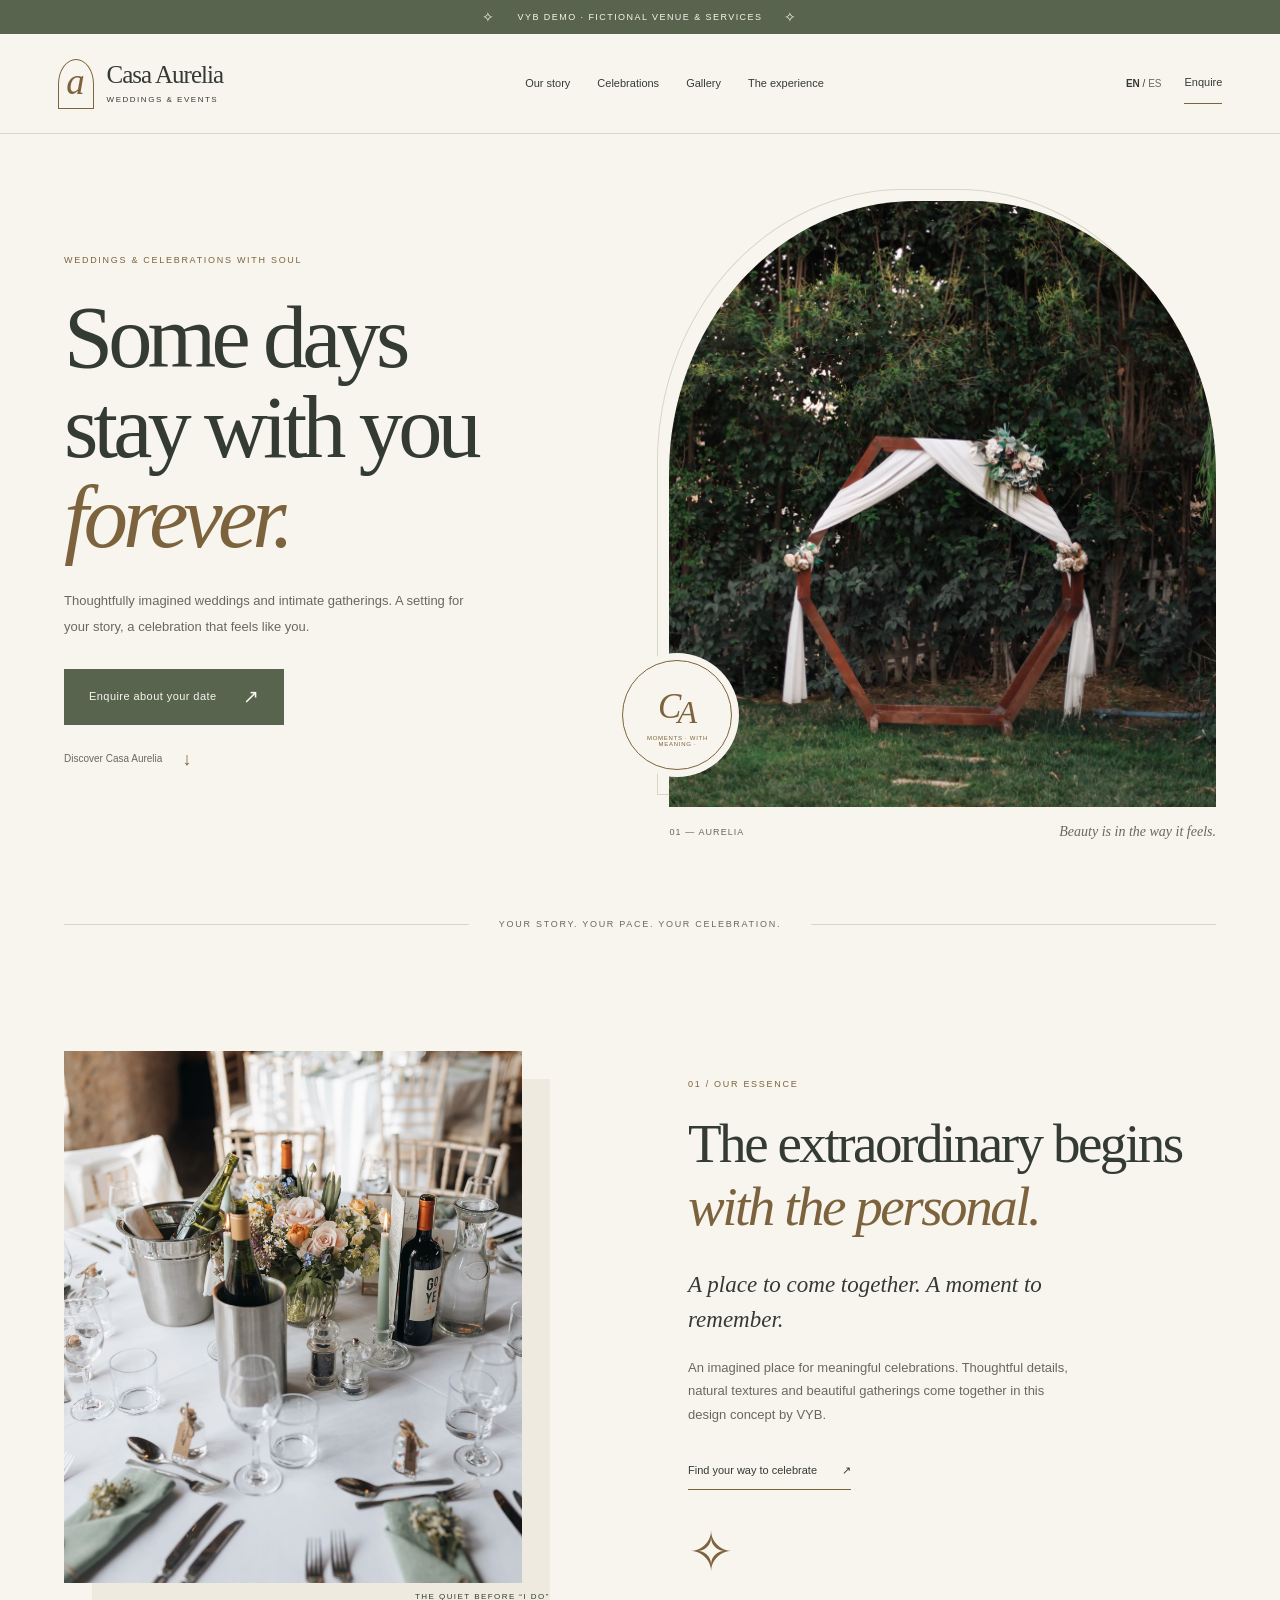
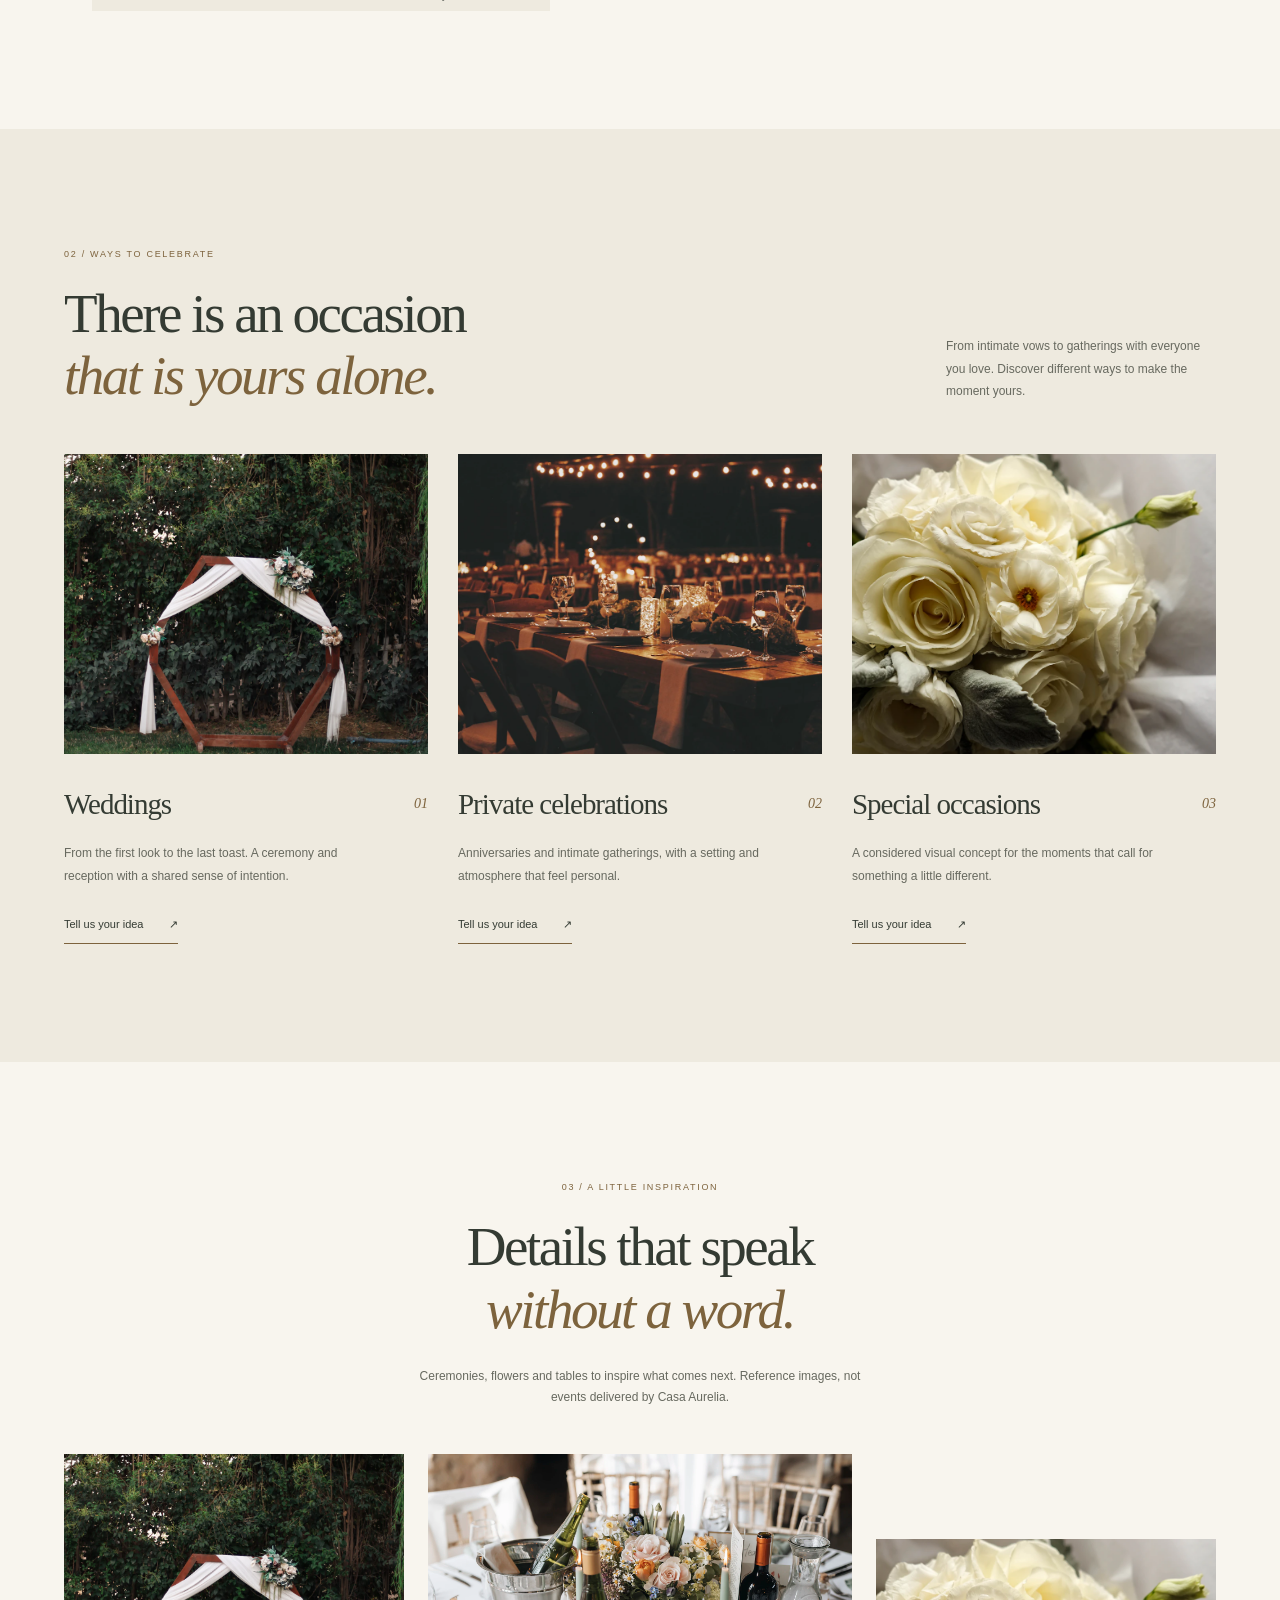
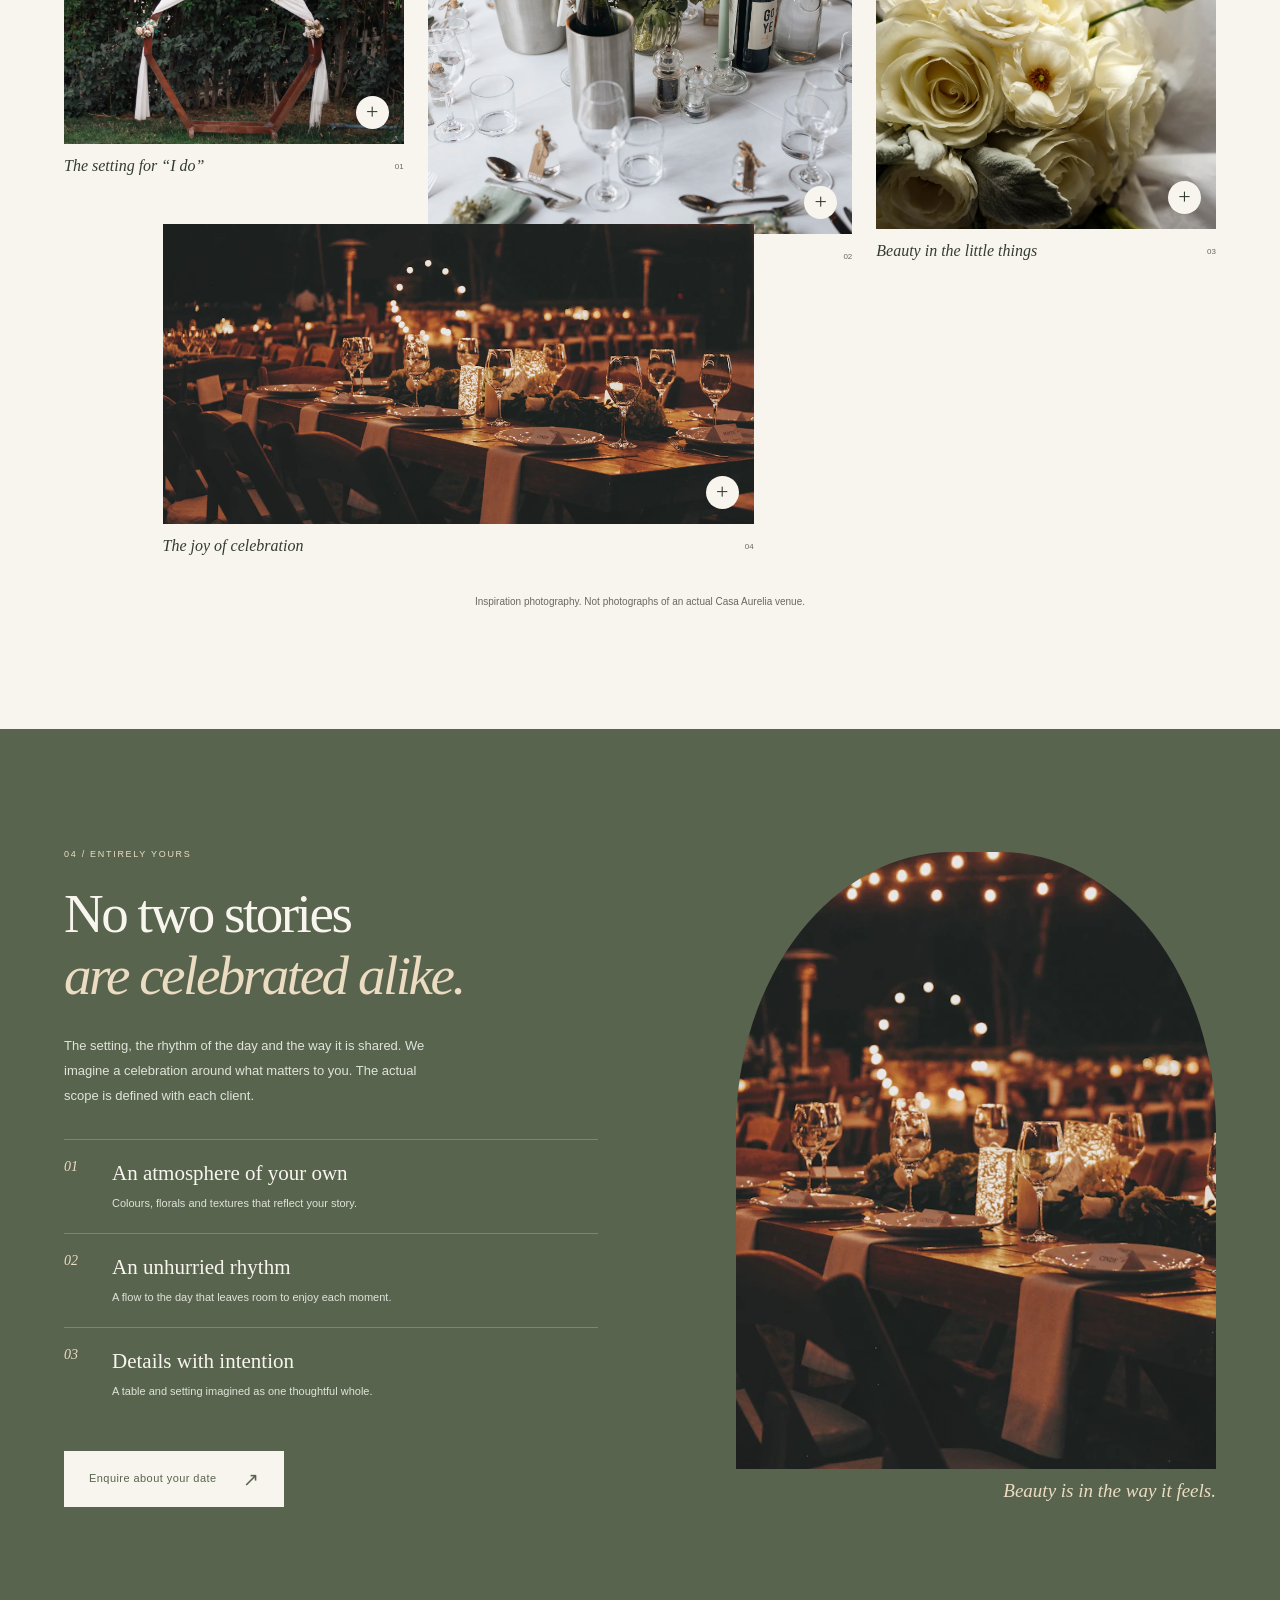
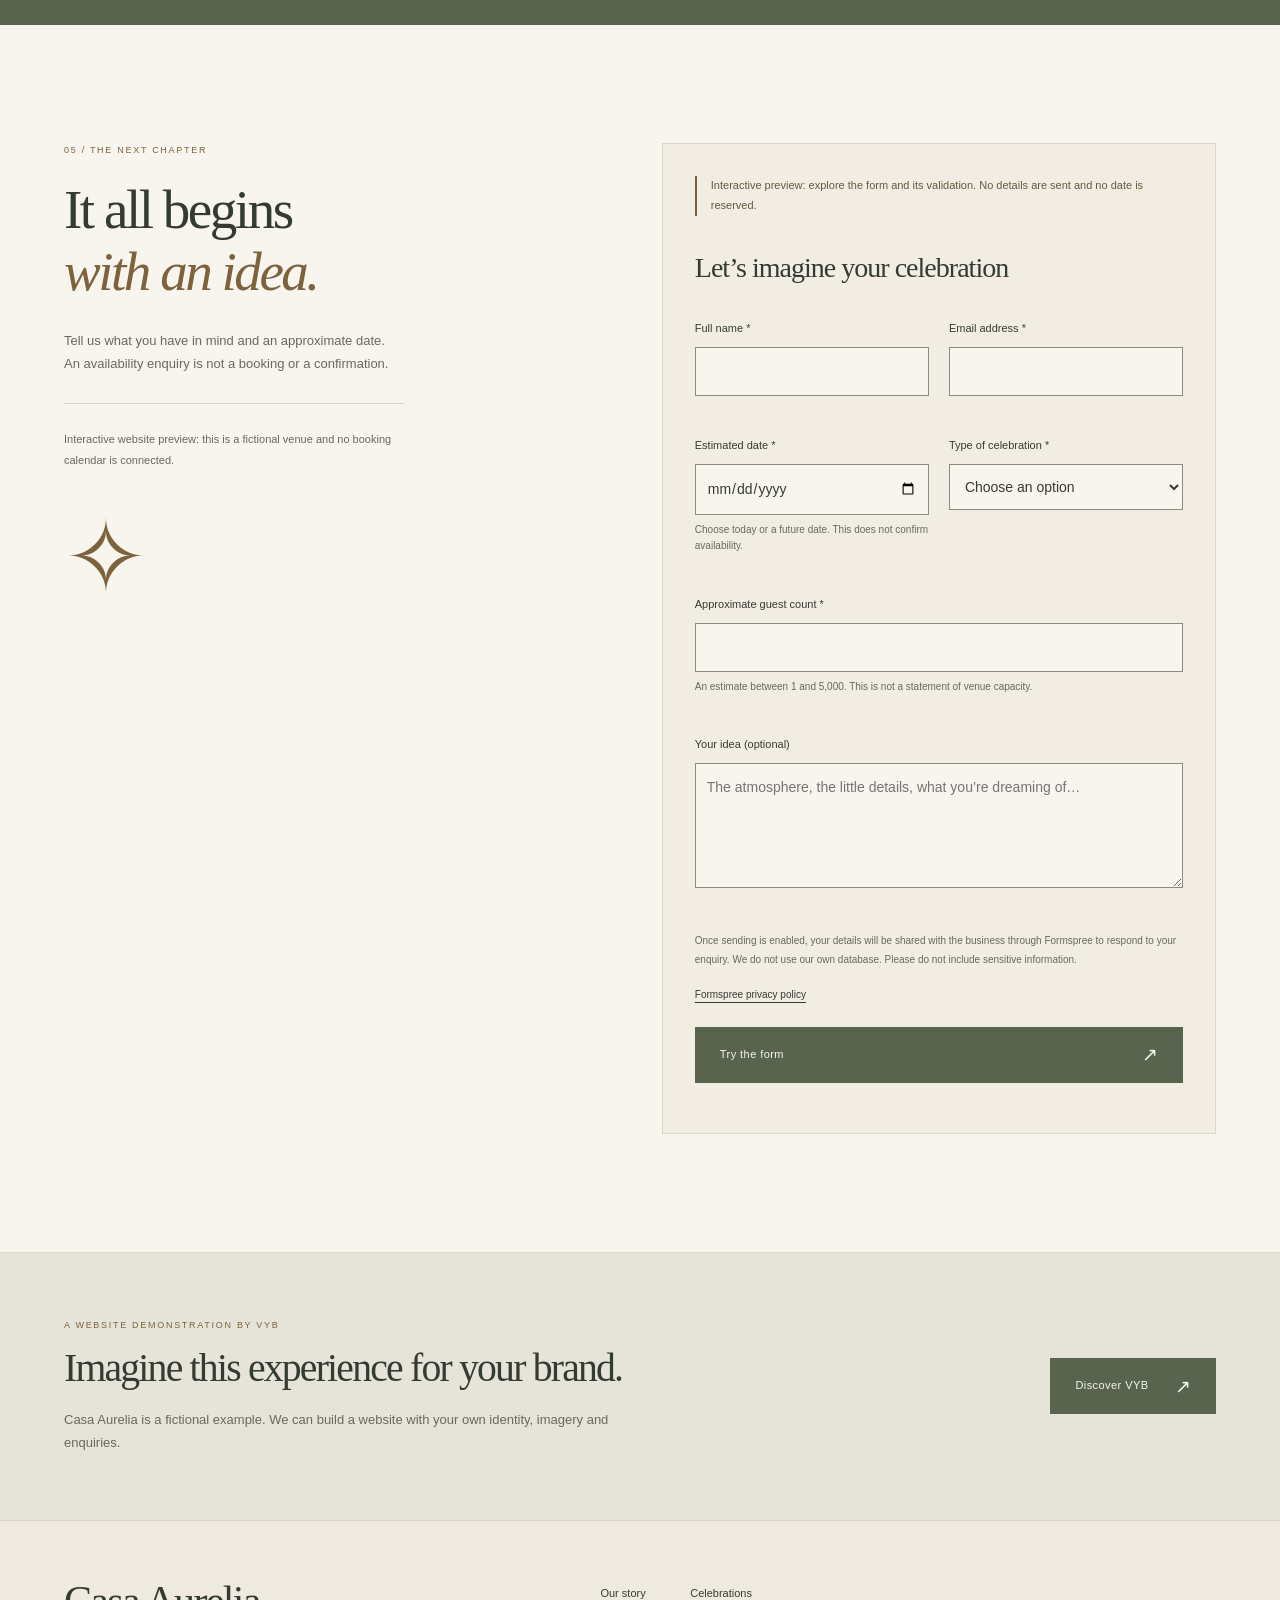
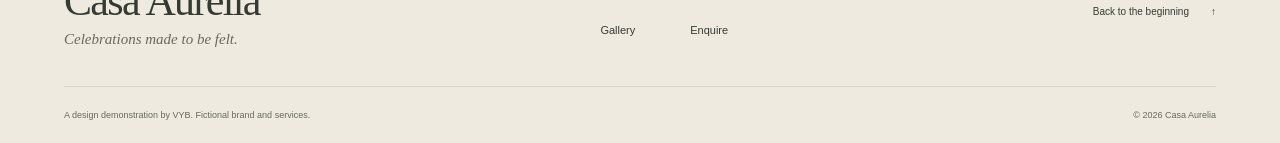
==== commit 52b13fb4: "Add files via upload" ====
--- a/index.html
+++ b/index.html
@@ -20,18 +20,18 @@
 <main id="main">
  <section id="home" class="hero section-wrap" aria-labelledby="hero-title">
   <div class="hero-copy"><p class="eyebrow" data-i18n="heroEyebrow">WEDDINGS & CELEBRATIONS WITH SOUL</p><h1 id="hero-title"><span data-i18n="heroFirst">Some days</span><span data-i18n="heroSecond">stay with you</span><em data-i18n="heroEm">forever.</em></h1><p class="lede" data-i18n="heroBody">Thoughtfully imagined weddings and intimate gatherings. A setting for your story, a celebration that feels like you.</p><a class="button" href="#enquiry"><span data-i18n="enquire">Enquire about your date</span><span aria-hidden="true">↗</span></a><a class="quiet-link" href="#story"><span data-i18n="explore">Discover Casa Aurelia</span><span aria-hidden="true">↓</span></a></div>
-  <figure class="hero-visual"><img data-photo="reception" src="assets/reception.webp" alt="Wedding reception table with flowers and candles" width="1600" height="2134" fetchpriority="high"><figcaption><span class="photo-index">01 — AURELIA</span><span data-i18n="heroCaption">Beauty is in the way it feels.</span></figcaption><span class="hero-seal" aria-hidden="true">C<span>A</span><small data-i18n="seal">MOMENTS · WITH MEANING ·</small></span></figure>
+  <figure class="hero-visual"><img data-photo="ceremony" src="assets/ceremony.webp" alt="Wedding ceremony arch with flowing fabric, flowers and greenery" width="1100" height="1650" fetchpriority="high"><figcaption><span class="photo-index">01 — AURELIA</span><span data-i18n="heroCaption">Beauty is in the way it feels.</span></figcaption><span class="hero-seal" aria-hidden="true">C<span>A</span><small data-i18n="seal">MOMENTS · WITH MEANING ·</small></span></figure>
  </section>
  <div class="hero-bottom section-wrap"><span class="hairline"></span><p data-i18n="heroBottom">YOUR STORY. YOUR PACE. YOUR CELEBRATION.</p><span class="hairline"></span></div>
  <section id="story" class="story section-wrap section-pad" aria-labelledby="story-title">
-  <figure class="story-visual reveal"><img data-photo="ceremony" src="assets/ceremony.webp" alt="Outdoor ceremony arch with flowers and greenery" loading="lazy" decoding="async" width="1100" height="1650"><figcaption data-i18n="aboutLabel">THE QUIET BEFORE “I DO”</figcaption></figure>
-  <div class="story-copy reveal"><p class="eyebrow" data-i18n="aboutKicker">01 / OUR ESSENCE</p><h2 id="story-title"><span data-i18n="aboutTitle">The extraordinary begins</span><em data-i18n="aboutEm">with the personal.</em></h2><p class="serif-lede" data-i18n="aboutLead">A place to come together. A moment to remember.</p><p data-i18n="aboutBody">Casa Aurelia is a fictional concept by VYB, imagining a setting for considered weddings and events. Natural surroundings, warm hospitality and a thoughtful eye for the little things shape the experience.</p><a class="underlined" href="#celebrations"><span data-i18n="aboutLink">Find your way to celebrate</span><span aria-hidden="true">↗</span></a><span class="floral" aria-hidden="true">✧</span></div>
+  <figure class="story-visual reveal"><img data-photo="reception" src="assets/reception.webp" alt="Elegant wedding reception table with flowers and candles" loading="eager" decoding="async" width="1600" height="2134"><figcaption data-i18n="aboutLabel">THE QUIET BEFORE “I DO”</figcaption></figure>
+  <div class="story-copy reveal"><p class="eyebrow" data-i18n="aboutKicker">01 / OUR ESSENCE</p><h2 id="story-title"><span data-i18n="aboutTitle">The extraordinary begins</span><em data-i18n="aboutEm">with the personal.</em></h2><p class="serif-lede" data-i18n="aboutLead">A place to come together. A moment to remember.</p><p data-i18n="aboutBody">An imagined place for meaningful celebrations. Thoughtful details, natural textures and beautiful gatherings come together in this design concept by VYB.</p><a class="underlined" href="#celebrations"><span data-i18n="aboutLink">Find your way to celebrate</span><span aria-hidden="true">↗</span></a><span class="floral" aria-hidden="true">✧</span></div>
  </section>
- <section id="celebrations" class="celebrations section-pad" aria-labelledby="celebrations-title"><div class="section-wrap"><div class="section-heading reveal"><div><p class="eyebrow" data-i18n="servicesKicker">02 / WAYS TO CELEBRATE</p><h2 id="celebrations-title"><span data-i18n="servicesTitle">There is an occasion</span><em data-i18n="servicesEm">that is yours alone.</em></h2></div><p data-i18n="servicesIntro">From an intimate “I do” to a shared table. These concepts illustrate how your own business could be presented.</p></div><div id="service-list" class="service-grid"></div></div></section>
+ <section id="celebrations" class="celebrations section-pad" aria-labelledby="celebrations-title"><div class="section-wrap"><div class="section-heading reveal"><div><p class="eyebrow" data-i18n="servicesKicker">02 / WAYS TO CELEBRATE</p><h2 id="celebrations-title"><span data-i18n="servicesTitle">There is an occasion</span><em data-i18n="servicesEm">that is yours alone.</em></h2></div><p data-i18n="servicesIntro">From intimate vows to gatherings with everyone you love. Discover different ways to make the moment yours.</p></div><div id="service-list" class="service-grid"></div></div></section>
  <section id="gallery" class="gallery section-wrap section-pad" aria-labelledby="gallery-title"><div class="gallery-heading reveal"><p class="eyebrow" data-i18n="galleryKicker">03 / A LITTLE INSPIRATION</p><h2 id="gallery-title"><span data-i18n="galleryTitle">Details that speak</span><em data-i18n="galleryEm">without a word.</em></h2><p data-i18n="galleryIntro">Ceremonies, flowers and tables to inspire what comes next. Reference images, not events delivered by Casa Aurelia.</p></div><div id="gallery-grid" class="gallery-grid"></div><p class="photo-disclosure" data-i18n="photoNote">Inspiration photography. Not photographs of an actual Casa Aurelia venue.</p></section>
- <section id="experience" class="experience section-pad" aria-labelledby="experience-title"><div class="section-wrap experience-grid"><div class="experience-copy reveal"><p class="eyebrow" data-i18n="experienceKicker">04 / ENTIRELY YOURS</p><h2 id="experience-title"><span data-i18n="experienceTitle">No two stories</span><em data-i18n="experienceEm">are celebrated alike.</em></h2><p data-i18n="experienceBody">The setting, the rhythm of the day and the way it is shared. We imagine a celebration around what matters to you. The actual scope is defined with each client.</p><div id="experience-list"></div><a class="button button-light" href="#enquiry"><span data-i18n="enquire">Enquire about your date</span><span aria-hidden="true">↗</span></a></div><figure class="experience-photo reveal"><img data-photo="celebration" src="assets/celebration.webp" alt="A table set for a celebration with glassware and flowers" loading="lazy" decoding="async" width="1100" height="1467"><figcaption data-i18n="heroCaption">Beauty is in the way it feels.</figcaption></figure></div></section>
- <section id="enquiry" class="enquiry section-wrap section-pad" aria-labelledby="enquiry-title"><div class="enquiry-copy reveal"><p class="eyebrow" data-i18n="contactKicker">05 / THE NEXT CHAPTER</p><h2 id="enquiry-title"><span data-i18n="contactTitle">It all begins</span><em data-i18n="contactEm">with an idea.</em></h2><p data-i18n="contactBody">Tell us what you have in mind and an approximate date. An availability enquiry is not a booking or a confirmation.</p><div class="contact-details"><p class="demo-note" data-i18n="contactDemo">This is a demonstration. There is no real venue or connected calendar. Contact details are personalised for each client.</p><p id="address" hidden></p><a id="email-link" hidden></a><a id="instagram-link" hidden target="_blank" rel="noopener noreferrer" data-i18n="socialLabel">Find us on Instagram</a></div><span class="enquiry-flower" aria-hidden="true">✧</span></div>
- <div class="form-panel"><p id="form-notice" class="form-notice" data-i18n="pending">Sending is not enabled in this demo. You can check your details, but no enquiry will be sent.</p><form id="event-form" inert method="post" novalidate aria-labelledby="form-title"><h3 id="form-title" data-i18n="formTitle">Let’s imagine your celebration</h3><div class="form-grid">
+ <section id="experience" class="experience section-pad" aria-labelledby="experience-title"><div class="section-wrap experience-grid"><div class="experience-copy reveal"><p class="eyebrow" data-i18n="experienceKicker">04 / ENTIRELY YOURS</p><h2 id="experience-title"><span data-i18n="experienceTitle">No two stories</span><em data-i18n="experienceEm">are celebrated alike.</em></h2><p data-i18n="experienceBody">The setting, the rhythm of the day and the way it is shared. We imagine a celebration around what matters to you. The actual scope is defined with each client.</p><div id="experience-list"></div><a class="button button-light" href="#enquiry"><span data-i18n="enquire">Enquire about your date</span><span aria-hidden="true">↗</span></a></div><figure class="experience-photo reveal"><img data-photo="celebration" src="assets/celebration.webp" alt="A table set for a celebration with glassware and flowers" loading="eager" decoding="async" width="1100" height="1467"><figcaption data-i18n="heroCaption">Beauty is in the way it feels.</figcaption></figure></div></section>
+ <section id="enquiry" class="enquiry section-wrap section-pad" aria-labelledby="enquiry-title"><div class="enquiry-copy reveal"><p class="eyebrow" data-i18n="contactKicker">05 / THE NEXT CHAPTER</p><h2 id="enquiry-title"><span data-i18n="contactTitle">It all begins</span><em data-i18n="contactEm">with an idea.</em></h2><p data-i18n="contactBody">Tell us what you have in mind and an approximate date. An availability enquiry is not a booking or a confirmation.</p><div class="contact-details"><p class="demo-note" data-i18n="contactDemo">Interactive website preview: this is a fictional venue and no booking calendar is connected.</p><p id="address" hidden></p><a id="email-link" hidden></a><a id="instagram-link" hidden target="_blank" rel="noopener noreferrer" data-i18n="socialLabel">Find us on Instagram</a></div><span class="enquiry-flower" aria-hidden="true">✧</span></div>
+ <div class="form-panel"><p id="form-notice" class="form-notice" data-i18n="pending">Interactive preview: explore the form and its validation. No details are sent and no date is reserved.</p><form id="event-form" inert method="post" novalidate aria-labelledby="form-title"><h3 id="form-title" data-i18n="formTitle">Let’s imagine your celebration</h3><div class="form-grid">
  <div class="field"><label for="fullName" data-i18n="nameLabel">Full name *</label><input id="fullName" name="fullName" autocomplete="name" required maxlength="100" aria-describedby="error-fullName"><span id="error-fullName" class="field-error"></span></div>
  <div class="field"><label for="email" data-i18n="emailLabel">Email address *</label><input id="email" name="email" type="email" autocomplete="email" required maxlength="254" aria-describedby="error-email"><span id="error-email" class="field-error"></span></div>
  <div class="field"><label for="date" data-i18n="dateLabel">Estimated date *</label><input id="date" name="date" type="date" required aria-describedby="date-help error-date"><small id="date-help" data-i18n="dateHelp">Choose today or a future date. This does not confirm availability.</small><span id="error-date" class="field-error"></span></div>
@@ -39,6 +39,16 @@
  <div class="field full"><label for="guests" data-i18n="guestsLabel">Approximate guest count *</label><input id="guests" name="guests" type="number" min="1" max="5000" step="1" inputmode="numeric" required aria-describedby="guests-help error-guests"><small id="guests-help" data-i18n="guestsHelp">An estimate between 1 and 5,000. This is not a statement of venue capacity.</small><span id="error-guests" class="field-error"></span></div>
  <div class="field full"><label for="message" data-i18n="messageLabel">Your idea (optional)</label><textarea id="message" name="message" rows="4" maxlength="2000" data-i18n-placeholder="messagePlaceholder" placeholder="The atmosphere, the little details, what you’re dreaming of…" aria-describedby="error-message"></textarea><span id="error-message" class="field-error"></span></div></div>
  <div class="honeypot" aria-hidden="true"><label>Leave empty<input name="_gotcha" tabindex="-1" autocomplete="off"></label></div><p class="privacy" data-i18n="privacy">Once sending is enabled, your details will be shared with the business through Formspree to respond to your enquiry. We do not use our own database. Please do not include sensitive information.</p><a class="privacy-link" href="https://formspree.io/legal/privacy-policy/" target="_blank" rel="noopener noreferrer" data-i18n="privacyLink">Formspree privacy policy</a><button class="button" id="form-submit" disabled type="submit"><span data-i18n="check">Check my enquiry</span><span aria-hidden="true">↗</span></button><p id="form-status" role="status" aria-live="polite" tabindex="-1"></p></form></div></section>
+  <aside class="vyb-showcase" aria-labelledby="vyb-showcase-title">
+    <div class="section-wrap vyb-showcase-inner">
+      <div>
+        <p class="eyebrow" data-i18n="showcaseKicker">A WEBSITE DEMONSTRATION BY VYB</p>
+        <h2 id="vyb-showcase-title" data-i18n="showcaseTitle">Imagine this experience for your brand.</h2>
+        <p data-i18n="showcaseDescription">Casa Aurelia is a fictional example. We can build a website with your own identity, imagery and enquiries.</p>
+      </div>
+      <a class="button" href="https://vyb.vybstudydesign.workers.dev/" target="_blank" rel="noopener noreferrer"><span data-i18n="showcaseButton">Discover VYB</span><span aria-hidden="true">↗</span></a>
+    </div>
+  </aside>
 </main>
 <footer class="footer"><div class="section-wrap"><div class="footer-top"><div><p class="footer-brand" data-business-name>Casa Aurelia</p><p data-i18n="footerLine">Celebrations made to be felt.</p></div><nav data-i18n-aria="footerNav" aria-label="Footer navigation"><a href="#story" data-i18n="navAbout">Our story</a><a href="#celebrations" data-i18n="navServices">Celebrations</a><a href="#gallery" data-i18n="navGallery">Gallery</a><a href="#enquiry" data-i18n="navContact">Enquire</a></nav><a class="back-top" href="#home"><span data-i18n="backTop">Back to the beginning</span> ↑</a></div><div class="footer-bottom"><p data-i18n="footerDemo">A design demonstration by VYB. Fictional brand and services.</p><span>© <span id="year">2026</span> <span data-business-name>Casa Aurelia</span></span></div></div></footer>
 <dialog id="lightbox" aria-label="Inspiration gallery"><div class="lightbox-toolbar"><span id="lightbox-counter"></span><button id="lightbox-close" type="button" aria-label="Close image">×</button></div><img id="lightbox-image" alt=""><div class="lightbox-bottom"><button id="lightbox-prev" type="button" aria-label="Previous image">←</button><p id="lightbox-caption"></p><button id="lightbox-next" type="button" aria-label="Next image">→</button></div></dialog>
--- a/styles.css
+++ b/styles.css
@@ -6,3 +6,33 @@
 @media(max-width:650px){:root{scroll-padding-top:84px}.section-wrap{width:calc(100% - 44px)}.section-pad{padding-block:75px}.site-header{padding:12px 22px;gap:10px;min-height:79px}.brand{gap:9px}.brand strong{font-size:23px}.brand small{font-size:6px;letter-spacing:.16em}.brand-symbol{width:28px;height:39px;font-size:29px}.header-actions{gap:13px}.header-enquire{display:none}#language{font-size:10px;min-width:42px}#menu-toggle{padding:8px;width:36px}.site-header nav{padding:15px 22px 22px}.demo-strip{font-size:7px;letter-spacing:.1em;gap:12px}.hero{grid-template-columns:1fr;gap:42px;padding-top:42px;padding-bottom:38px;min-height:0}.hero-copy{text-align:center}.eyebrow{font-size:8px;letter-spacing:.17em}h1{font-size:clamp(59px,12.8vw,82px);line-height:1.02;letter-spacing:-.055em;margin-top:21px}.lede{font-size:12px;max-width:310px;margin-inline:auto;margin-bottom:25px}.quiet-link{margin:11px auto 0}.button{min-height:52px;font-size:11px;padding:15px 21px}.hero-visual{height:440px;width:calc(100% - 16px);margin-left:auto;margin-bottom:10px}.hero-visual figcaption{font-size:7px;gap:10px;bottom:-28px}.hero-visual figcaption>span:last-child{font-size:12px}.hero-visual::before{inset:-8px 8px 8px -8px}.hero-seal{left:-17px;bottom:24px;width:85px;height:85px}.hero-seal small{bottom:15px}.hero-bottom{padding-top:18px;gap:15px}.hero-bottom p{font-size:6px;letter-spacing:.1em;white-space:normal;text-align:center}.story{grid-template-columns:1fr;gap:46px}.story-visual{height:410px;max-width:420px;width:100%;padding-right:22px}.story-copy{max-width:450px}h2{font-size:clamp(39px,9.5vw,52px);line-height:1.15;letter-spacing:-.045em;margin-top:18px}.serif-lede{font-size:23px;margin-top:24px;max-width:340px}.story-copy>p:not(.eyebrow):not(.serif-lede){font-size:12px}.floral{position:absolute;right:4px;bottom:0;font-size:46px}.underlined{font-size:11px;gap:20px}.section-heading{display:block;margin-bottom:35px}.section-heading>p{max-width:340px;margin-top:22px;font-size:12px}.service-grid{grid-template-columns:1fr;gap:40px}.service-image{height:330px}.service-card:nth-child(2) .service-image{border-radius:45% 45% 0 0}.service-top{padding-top:19px}.service-top h3{font-size:29px}.service-card p{max-width:100%;font-size:12px}.service-card .underlined{margin-top:6px}.gallery-heading{text-align:left;margin-bottom:32px}.gallery-heading>p:last-child{margin:22px 0 0;max-width:350px}.gallery-grid{grid-template-columns:1fr 1fr;gap:26px 15px;align-items:start}.gallery-tile .gallery-image{height:240px}.gallery-tile:nth-child(2){margin-top:38px}.gallery-tile:nth-child(2) .gallery-image{height:270px}.gallery-tile:nth-child(3){margin-top:-40px}.gallery-tile:nth-child(4){grid-column:auto;margin-top:0;max-width:none}.gallery-tile:nth-child(4) .gallery-image{height:215px}.gallery-tile .caption{font-size:14px;line-height:1.35;gap:7px;display:block}.gallery-tile .caption small{display:block;margin-top:6px}.gallery-plus{width:28px;height:28px;right:10px;bottom:10px}.photo-disclosure{text-align:left;line-height:1.9;font-size:10px;margin-top:28px}.experience-grid{grid-template-columns:1fr;gap:48px}.experience-copy>p:not(.eyebrow){font-size:12px}.experience-row h3{font-size:23px}.experience-row p{font-size:11px}.experience-photo{height:470px;max-width:420px;width:100%;margin:auto}.experience-photo figcaption{font-size:17px}.enquiry{grid-template-columns:1fr;gap:36px}.enquiry-copy>p:not(.eyebrow){max-width:100%;font-size:12px}.enquiry-flower{display:none}.contact-details{margin-top:24px;max-width:none;padding-top:20px}.form-panel{padding:23px 20px}.form-grid{gap:12px}.field input,.field select,.field textarea{font-size:16px}.field label{font-size:11px}.field small{font-size:10px}.privacy{font-size:10px}.footer{padding-top:40px}.footer-top{display:grid;grid-template-columns:1fr;gap:25px;padding-bottom:28px}.footer-brand{font-size:39px}.footer nav{grid-template-columns:repeat(2,1fr);gap:5px 20px;max-width:300px}.footer .back-top{margin:0;justify-content:space-between}.footer-bottom{display:block;font-size:9px;line-height:1.8;padding-block:20px}.footer-bottom>span{display:block;margin-top:8px}dialog{padding:12px;max-width:94vw}dialog>img{max-width:86vw;max-height:67svh}.lightbox-bottom{gap:12px}.lightbox-bottom p{font-size:15px}.lightbox-bottom button{flex-shrink:0}.hero-copy,.hero-visual{animation-duration:.6s}}
 @media(max-width:360px){.brand-symbol{display:none}.hero-visual{height:380px}.gallery-tile .gallery-image{height:200px}.gallery-tile:nth-child(2) .gallery-image{height:235px}.service-image{height:290px}.brand strong{font-size:22px}h1{font-size:58px}.floral{display:none}}
 @media(prefers-reduced-motion:reduce){:root{scroll-behavior:auto}*,*::before,*::after{animation:none!important;transition:none!important;scroll-behavior:auto!important}.reveal{opacity:1;transform:none}}
+
+/* VYB wedding-demo polish: content must remain visible without IntersectionObserver
+   (and in full-page screenshots / slow browsers). Animations stay on hero only. */
+.reveal, .reveal.visible { opacity:1; transform:none; }
+
+/* Reinforce the wedding storytelling, with a responsive editorial cover. */
+.hero-visual > img { object-position:50% 48%; }
+.story-visual img { object-position:50% 52%; }
+.hero-copy .lede { max-width:425px; }
+
+/* Clear, distinctly separated agency call to action at the end of the demo. */
+.vyb-showcase { background:#e6e3d8; border-top:1px solid var(--line); }
+.vyb-showcase-inner { display:flex; align-items:center; justify-content:space-between; gap:50px; padding-block:65px; }
+.vyb-showcase h2 { font-size:clamp(30px,3.1vw,47px); max-width:720px; margin-top:13px; }
+.vyb-showcase p:not(.eyebrow) { font-size:13px; line-height:1.8; margin-top:17px; max-width:580px; color:var(--muted); }
+.vyb-showcase .button { flex-shrink:0; white-space:nowrap; }
+
+/* Better reading size on handheld devices, without changing page sections. */
+@media (max-width:650px) {
+ .vyb-showcase-inner { display:block; padding-block:47px; }
+ .vyb-showcase .button { margin-top:25px; }
+ .vyb-showcase p:not(.eyebrow) { font-size:14px; }
+ .lede, .story-copy>p:not(.eyebrow):not(.serif-lede), .section-heading>p,
+ .service-card p, .gallery-heading>p:last-child, .experience-copy>p:not(.eyebrow),
+ .enquiry-copy>p:not(.eyebrow) { font-size:14px; line-height:1.8; }
+ .service-image { height:310px; }
+ .form-notice { font-size:12px; }
+ .hero-visual { height:470px; }
+}
+@media (max-width:360px) { .hero-visual{height:400px;} }
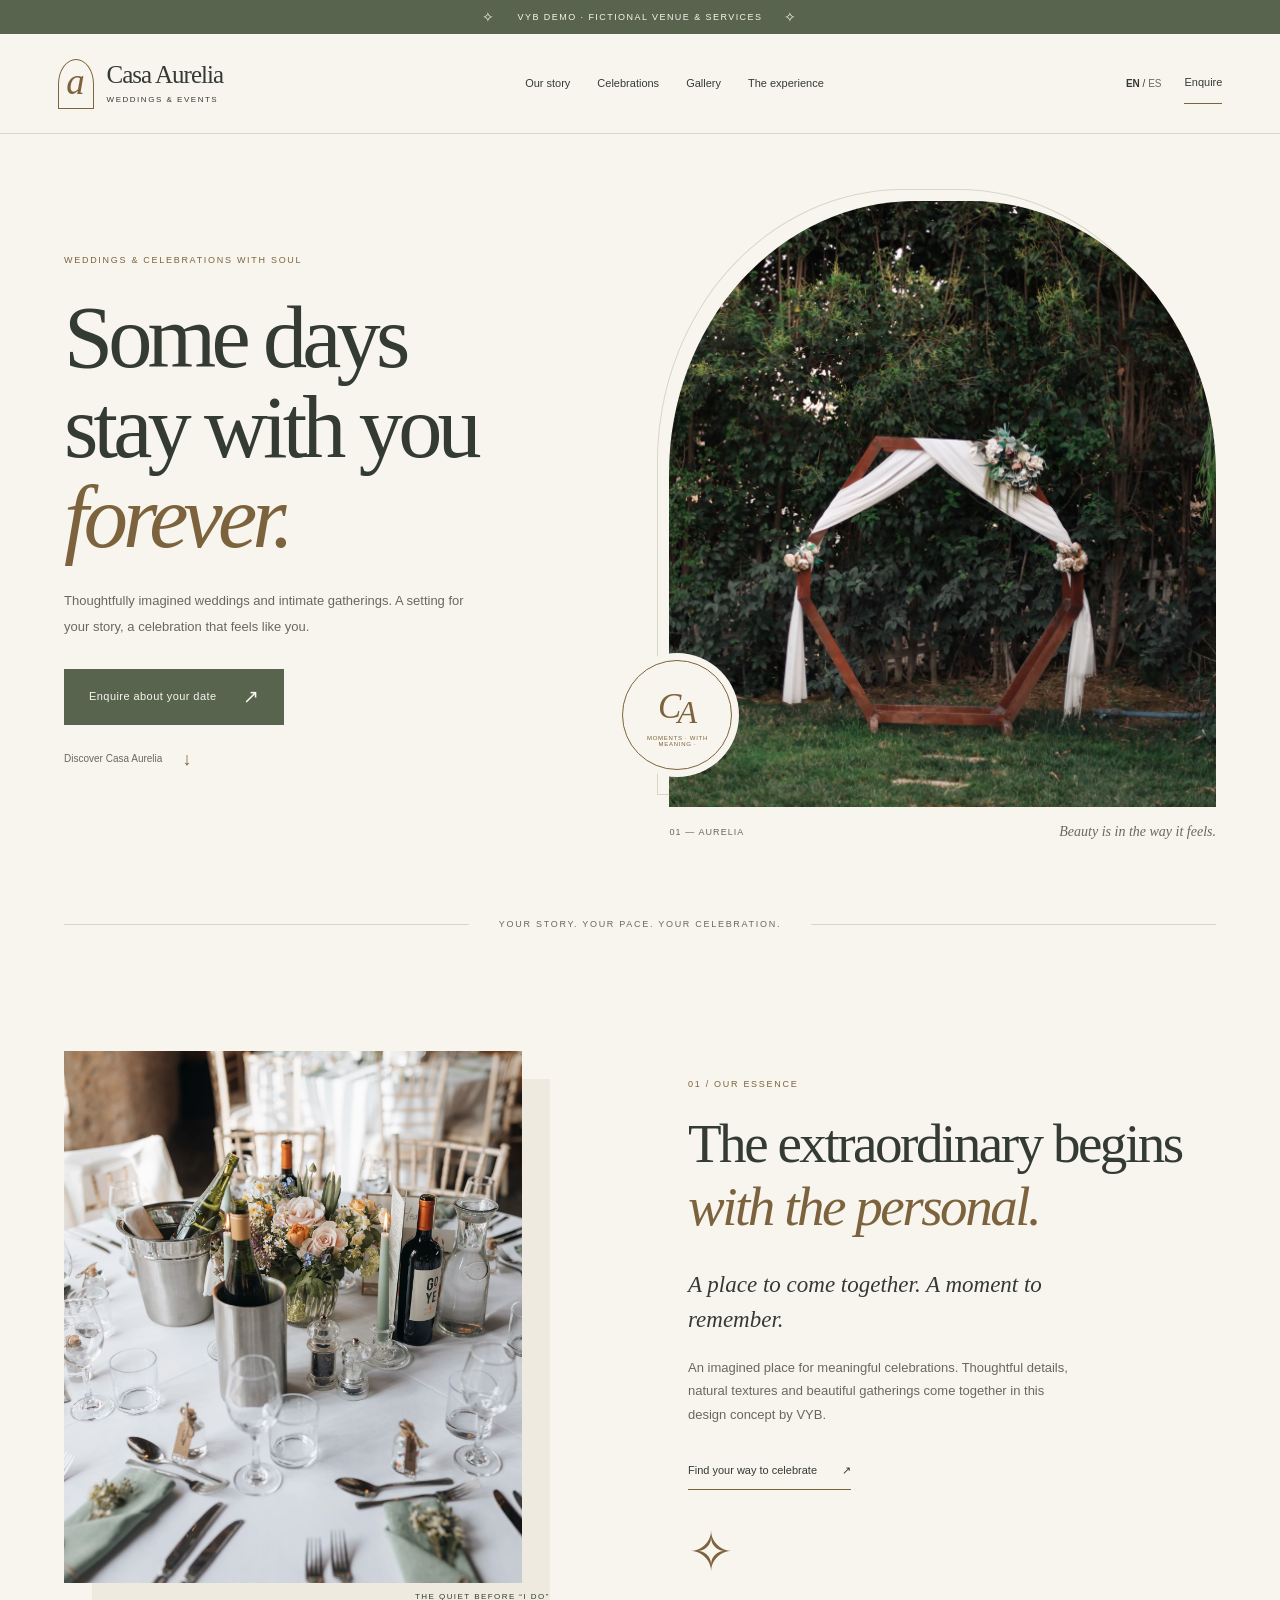
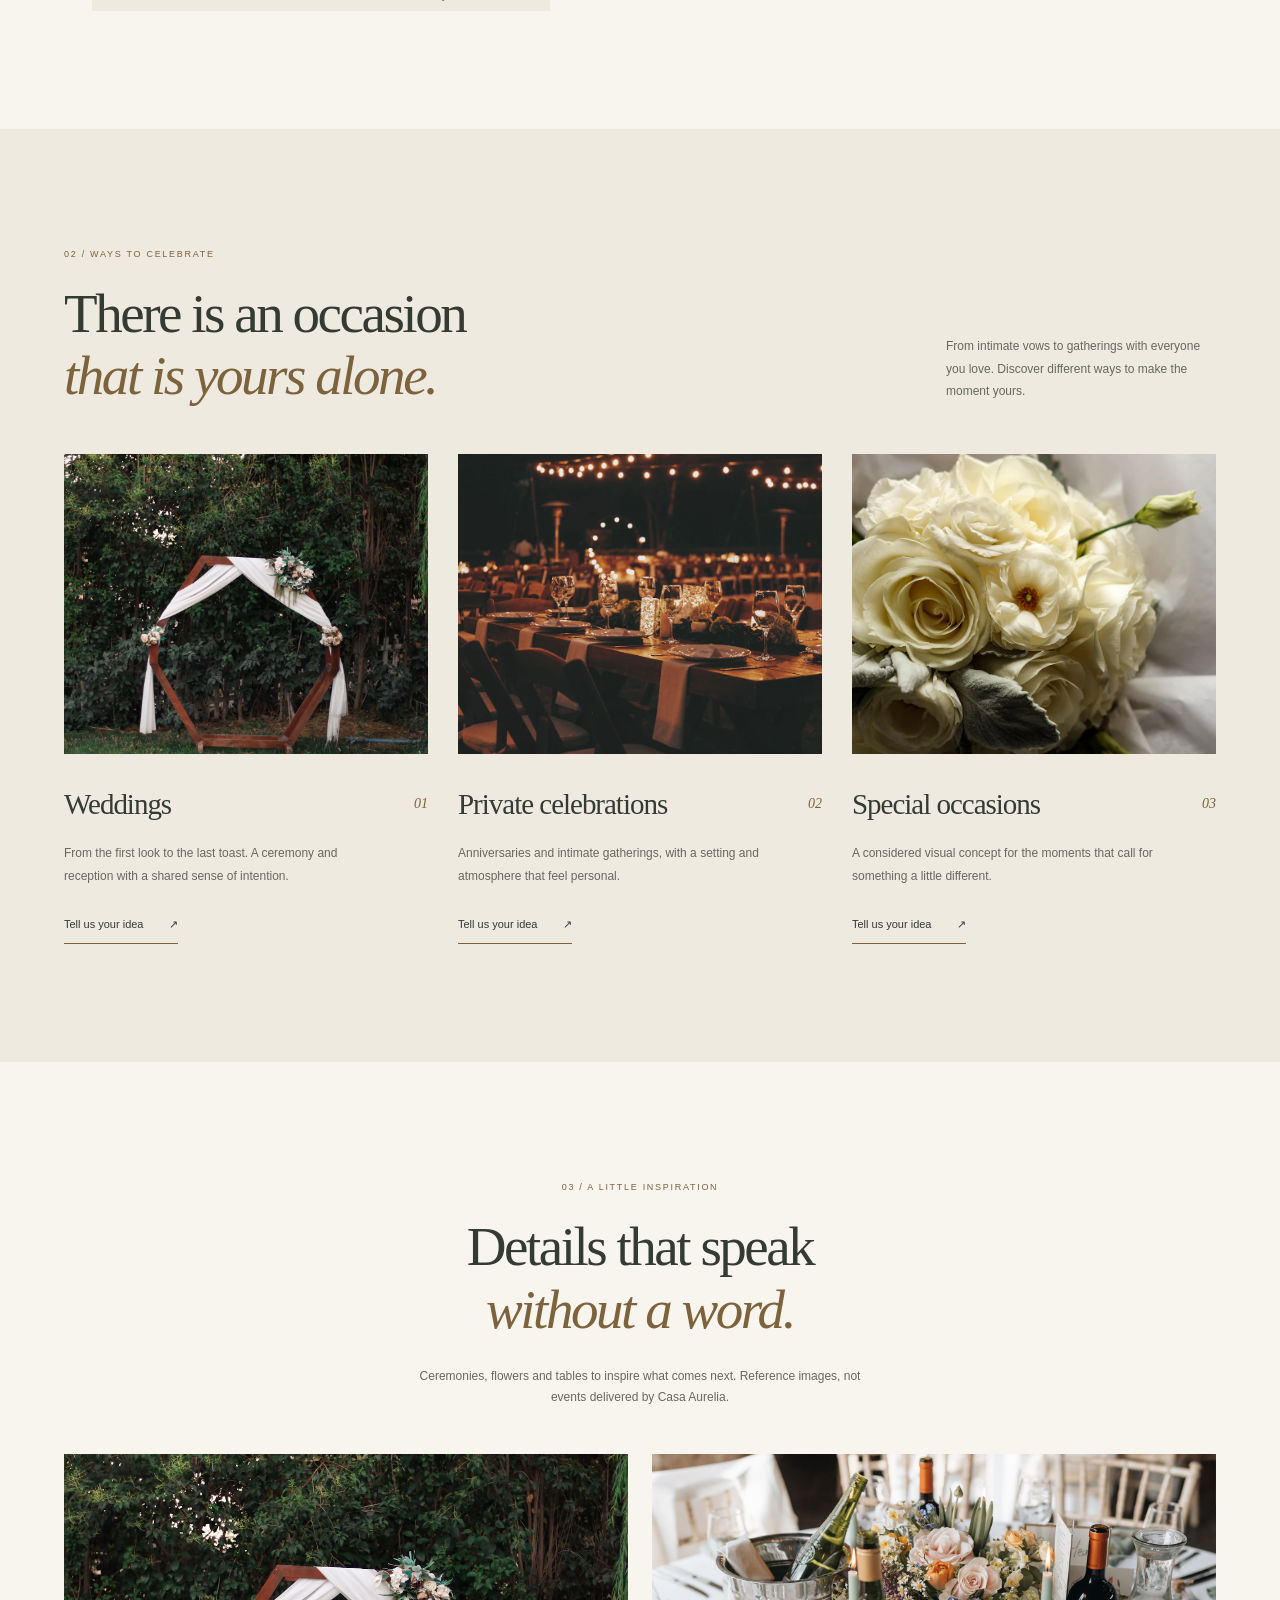
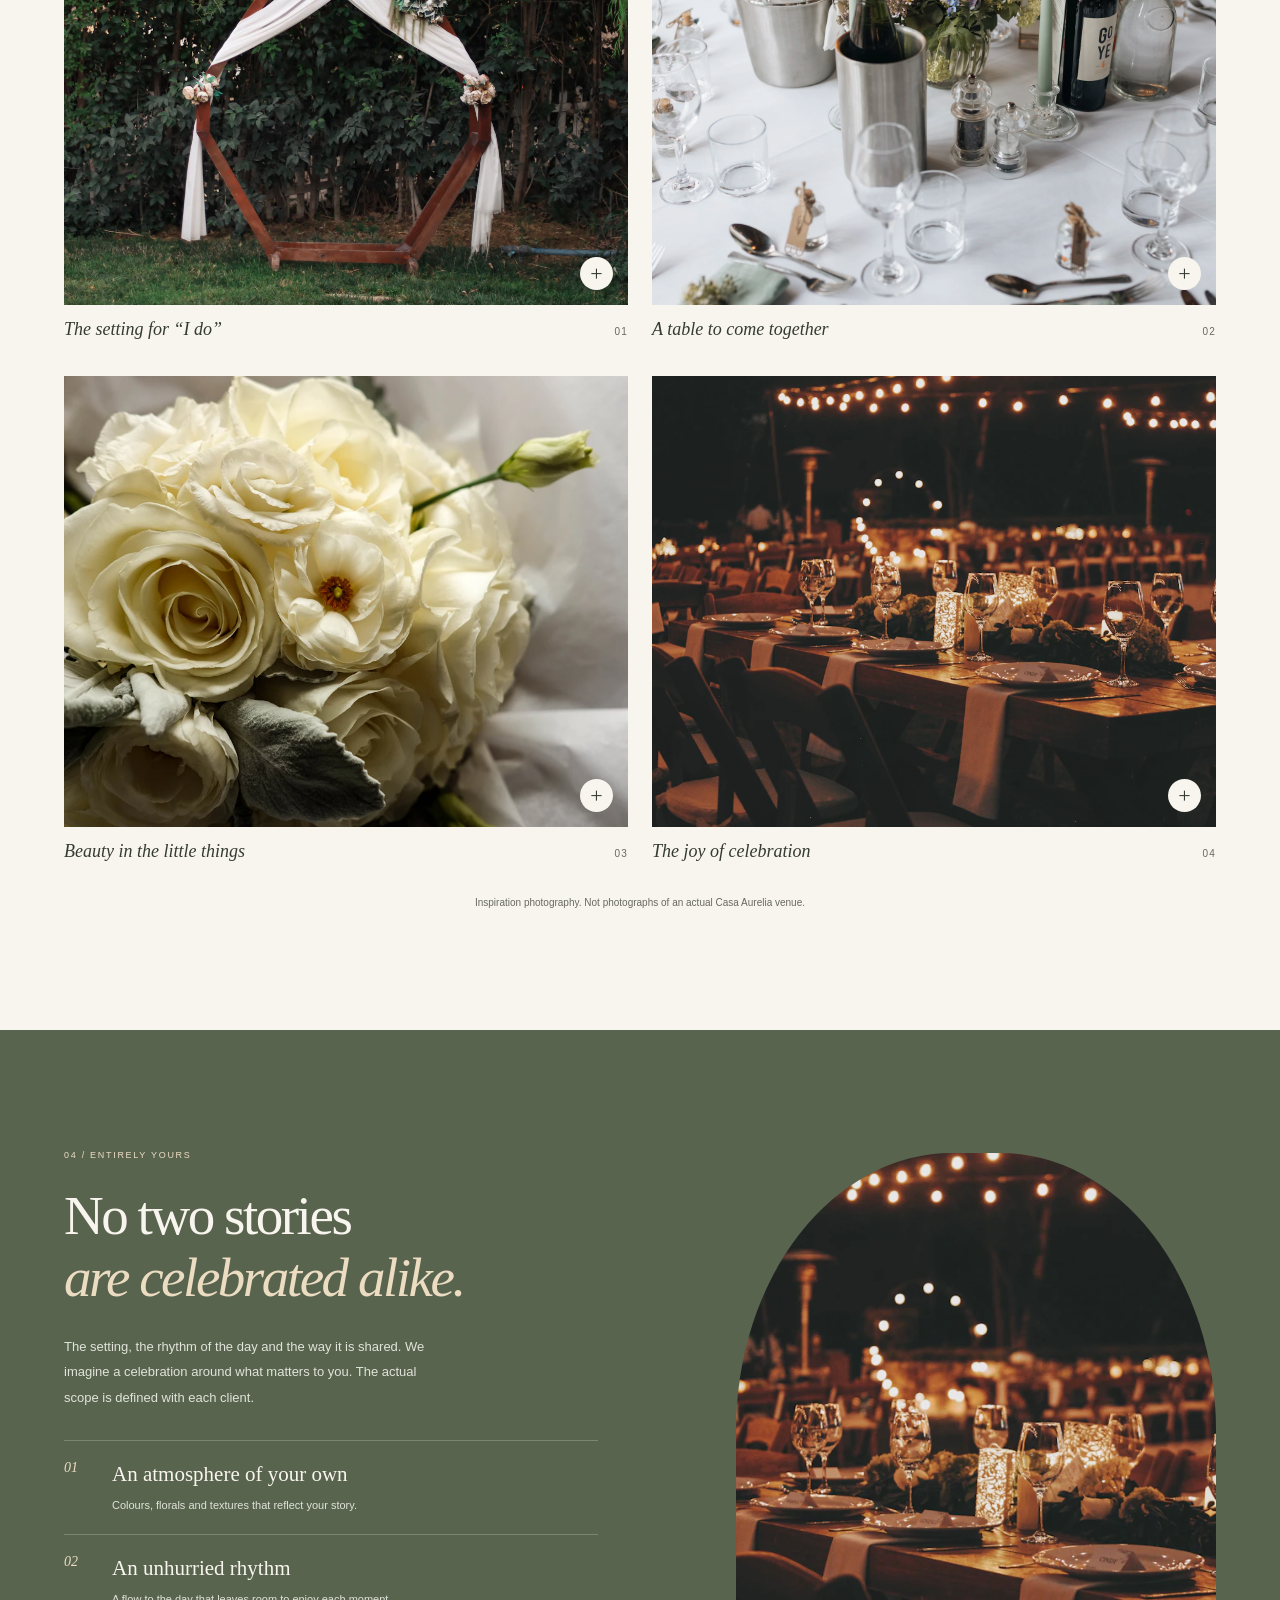
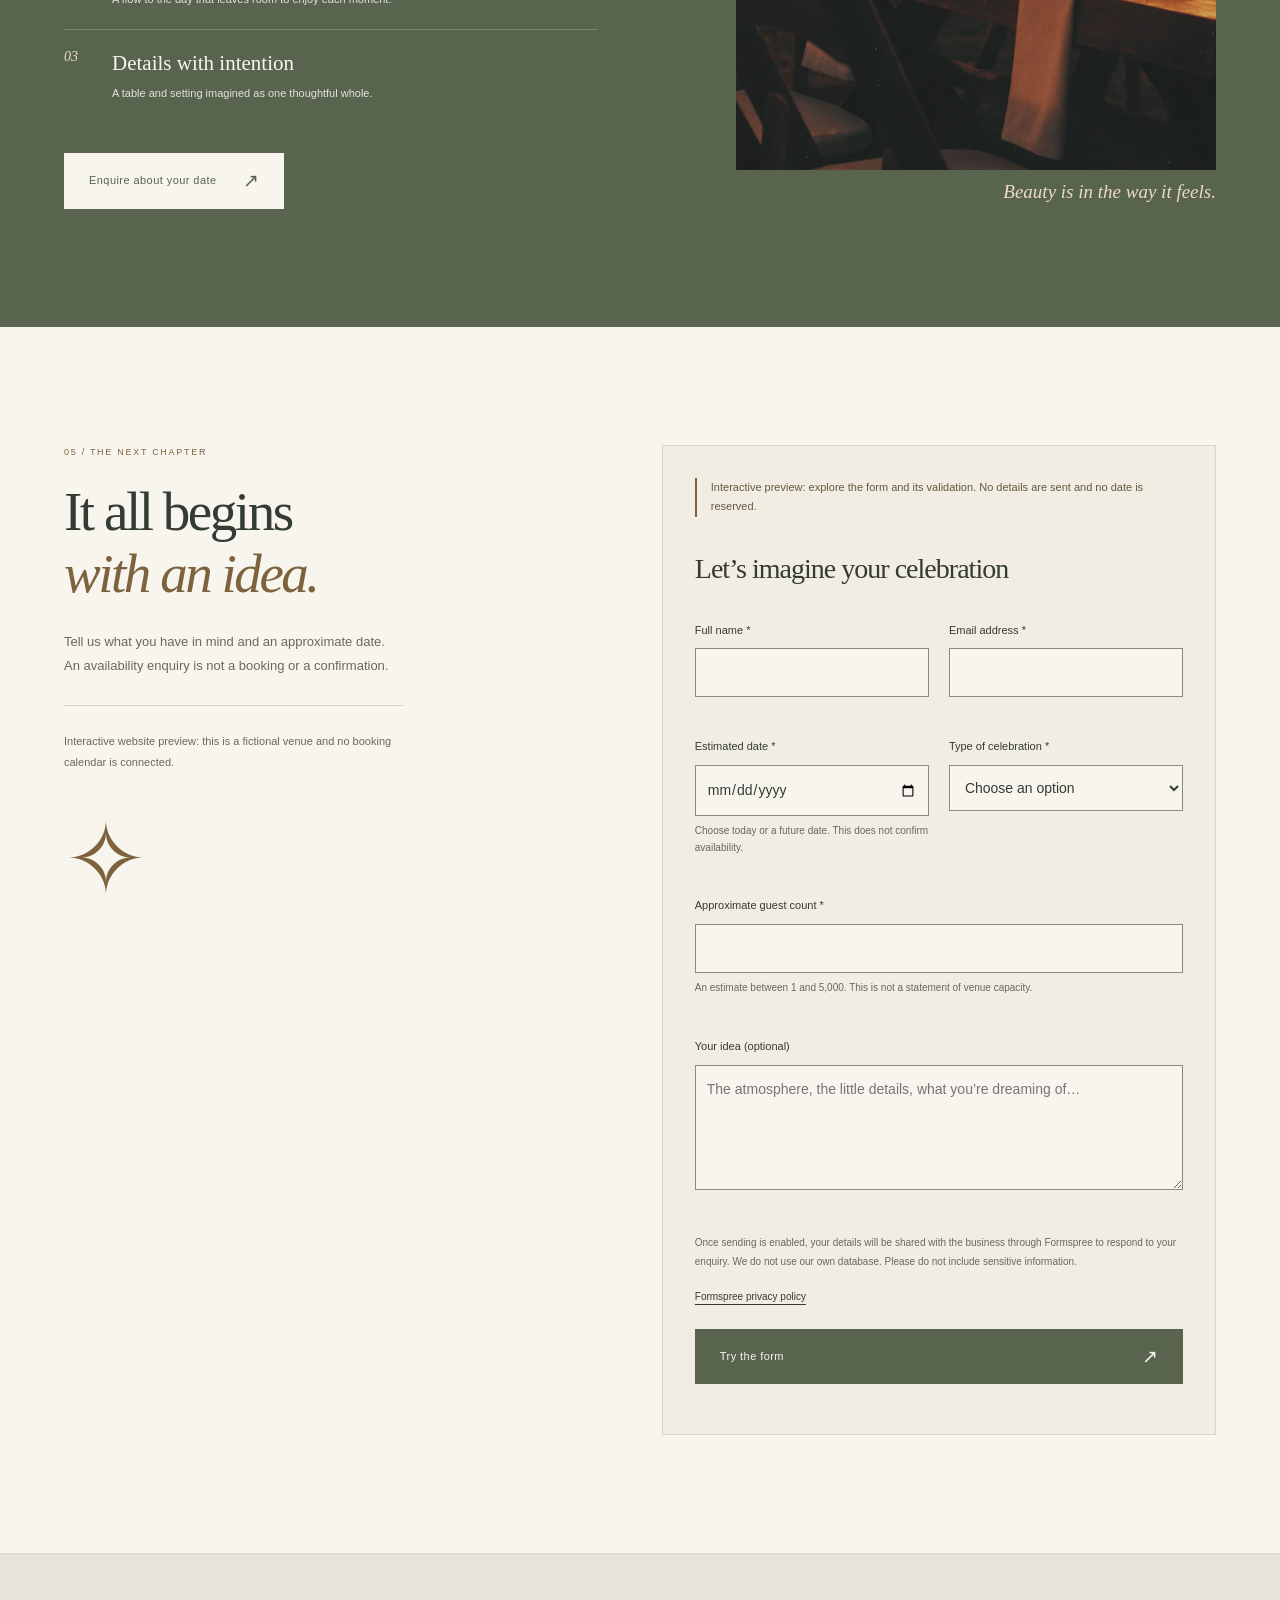
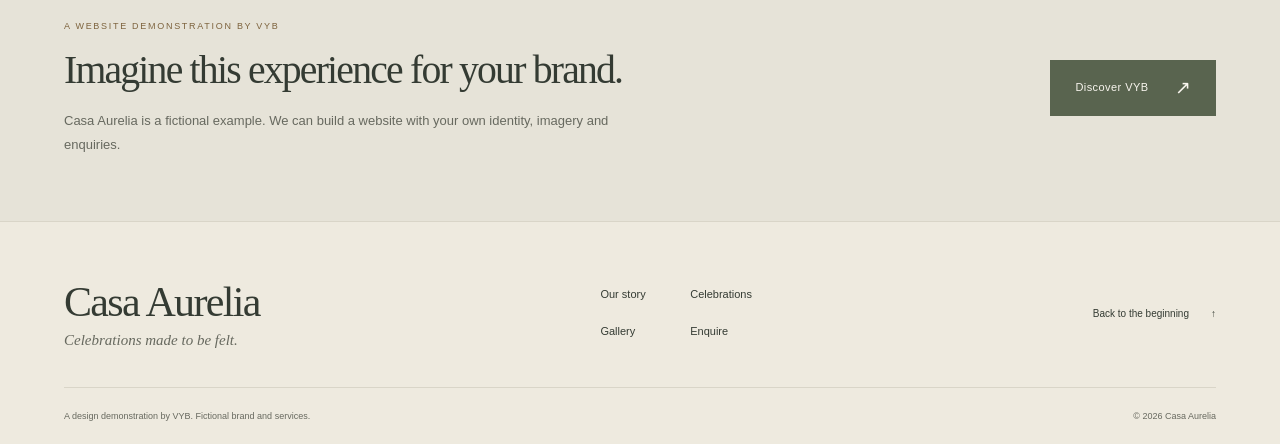
==== commit fdcf5dda: "Add files via upload" ====
--- a/index.html
+++ b/index.html
@@ -7,7 +7,7 @@
   <meta id="meta-description" name="description" content="A fictional wedding and events concept: personal celebrations, floral inspiration and an availability enquiry. A website design demonstration by VYB.">
   <meta property="og:type" content="website"><meta property="og:title" content="Casa Aurelia — Weddings & Events | VYB Demo"><meta property="og:description" content="A fictional wedding and events concept. A design demonstration by VYB."><meta property="og:url" content="https://lucayuale.github.io/Boda-demo/"><meta property="og:image" content="https://lucayuale.github.io/Boda-demo/assets/reception.webp">
   <link rel="canonical" href="https://lucayuale.github.io/Boda-demo/"><link rel="icon" href="assets/favicon.svg" type="image/svg+xml">
-  <link rel="stylesheet" href="styles.css"><script src="config.js" defer></script><script src="app.js" defer></script>
+  <link rel="stylesheet" href="styles.css?v=vyb-boda-gallery-20261106-v2"><script src="config.js" defer></script><script src="app.js" defer></script>
 </head>
 <body>
 <a class="skip" href="#main" data-i18n="skip">Skip to content</a>
--- a/styles.css
+++ b/styles.css
@@ -36,3 +36,111 @@
  .hero-visual { height:470px; }
 }
 @media (max-width:360px) { .hero-visual{height:400px;} }
+
+/* VYB · Weddings gallery: stable, balanced four-photo editorial grid.
+   Replaces the former 3-column offsets and negative margins that left
+   uneven gaps and overlapping tiles on different screen widths. */
+#gallery .gallery-grid {
+  display: grid;
+  grid-template-columns: repeat(2, minmax(0, 1fr));
+  gap: 38px 28px;
+  align-items: start;
+}
+#gallery .gallery-tile,
+#gallery .gallery-tile:nth-child(2),
+#gallery .gallery-tile:nth-child(3),
+#gallery .gallery-tile:nth-child(4) {
+  display: block;
+  width: 100%;
+  max-width: none;
+  min-width: 0;
+  margin: 0;
+  grid-column: auto;
+  justify-self: stretch;
+  align-self: start;
+  color: inherit;
+  cursor: zoom-in;
+}
+#gallery .gallery-tile .gallery-image,
+#gallery .gallery-tile:nth-child(2) .gallery-image,
+#gallery .gallery-tile:nth-child(4) .gallery-image {
+  display: block;
+  width: 100%;
+  height: auto;
+  aspect-ratio: 5 / 4;
+  overflow: hidden;
+  background: var(--soft);
+  position: relative;
+}
+#gallery .gallery-tile .gallery-image img {
+  width: 100%;
+  height: 100%;
+  object-fit: cover;
+  transition: transform .55s ease;
+}
+#gallery .gallery-tile:first-child img { object-position: 50% 60%; }
+#gallery .gallery-tile:nth-child(2) img { object-position: 50% 52%; }
+#gallery .gallery-tile:nth-child(3) img { object-position: 50% 50%; }
+#gallery .gallery-tile:nth-child(4) img { object-position: 50% 50%; }
+#gallery .gallery-tile:hover .gallery-image img,
+#gallery .gallery-tile:focus-visible .gallery-image img {
+  transform: scale(1.035);
+}
+#gallery .gallery-tile .caption {
+  display: flex;
+  align-items: baseline;
+  justify-content: space-between;
+  gap: 14px;
+  padding: 13px 0 0;
+  font: italic 19px/1.4 var(--serif);
+  text-align: left;
+}
+#gallery .gallery-tile .caption small {
+  display: block;
+  flex: 0 0 auto;
+  padding: 0;
+  white-space: nowrap;
+  font: 10px/1.5 var(--sans);
+  color: var(--muted);
+  letter-spacing: .12em;
+}
+#gallery .photo-disclosure { margin-top: 30px; }
+@media (max-width: 900px) {
+  #gallery .gallery-grid { gap: 30px 18px; }
+  #gallery .gallery-tile .caption { font-size: 17px; }
+}
+@media (max-width: 650px) {
+  #gallery .gallery-heading { text-align: center; }
+  #gallery .gallery-heading > p:last-child { margin: 19px auto 0; }
+  #gallery .gallery-grid {
+    grid-template-columns: minmax(0, 1fr);
+    gap: 30px;
+  }
+  #gallery .gallery-tile .gallery-image,
+  #gallery .gallery-tile:nth-child(2) .gallery-image,
+  #gallery .gallery-tile:nth-child(4) .gallery-image {
+    aspect-ratio: 4 / 3;
+  }
+  #gallery .gallery-tile .caption { font-size: 18px; }
+  #gallery .photo-disclosure { text-align: center; margin-top: 27px; }
+}
+@media (prefers-reduced-motion: reduce) {
+  #gallery .gallery-tile .gallery-image img { transition: none; }
+}
+
+
+/* VYB Boda Gallery V2 — stable grid and readable captions */
+#gallery .gallery-grid {display:grid;grid-template-columns:repeat(2,minmax(0,1fr));column-gap:24px;row-gap:34px;align-items:start;}
+#gallery .gallery-grid > .gallery-tile,
+#gallery .gallery-grid > .gallery-tile:nth-child(n) {display:block;min-width:0;max-width:none;width:100%;margin:0;grid-column:auto;grid-row:auto;justify-self:stretch;align-self:start;transform:none;}
+#gallery .gallery-grid > .gallery-tile .gallery-image,
+#gallery .gallery-grid > .gallery-tile:nth-child(n) .gallery-image {display:block;width:100%;height:auto;aspect-ratio:5/4;position:relative;overflow:hidden;}
+#gallery .gallery-grid > .gallery-tile .gallery-image > img {display:block;width:100%;height:100%;object-fit:cover;}
+#gallery .gallery-grid > .gallery-tile .caption {display:flex;align-items:baseline;justify-content:space-between;gap:14px;min-height:34px;font:italic 18px/1.45 var(--serif);padding-top:11px;}
+#gallery .gallery-grid > .gallery-tile .caption small {font:10px/1.4 var(--sans);white-space:nowrap;flex-shrink:0;color:var(--muted);}
+@media (max-width:650px) {
+ #gallery .gallery-grid {grid-template-columns:minmax(0,1fr);row-gap:28px;}
+ #gallery .gallery-grid > .gallery-tile .gallery-image,
+ #gallery .gallery-grid > .gallery-tile:nth-child(n) .gallery-image {aspect-ratio:4/3;}
+ #gallery .gallery-grid > .gallery-tile .caption {font-size:17px;}
+}
